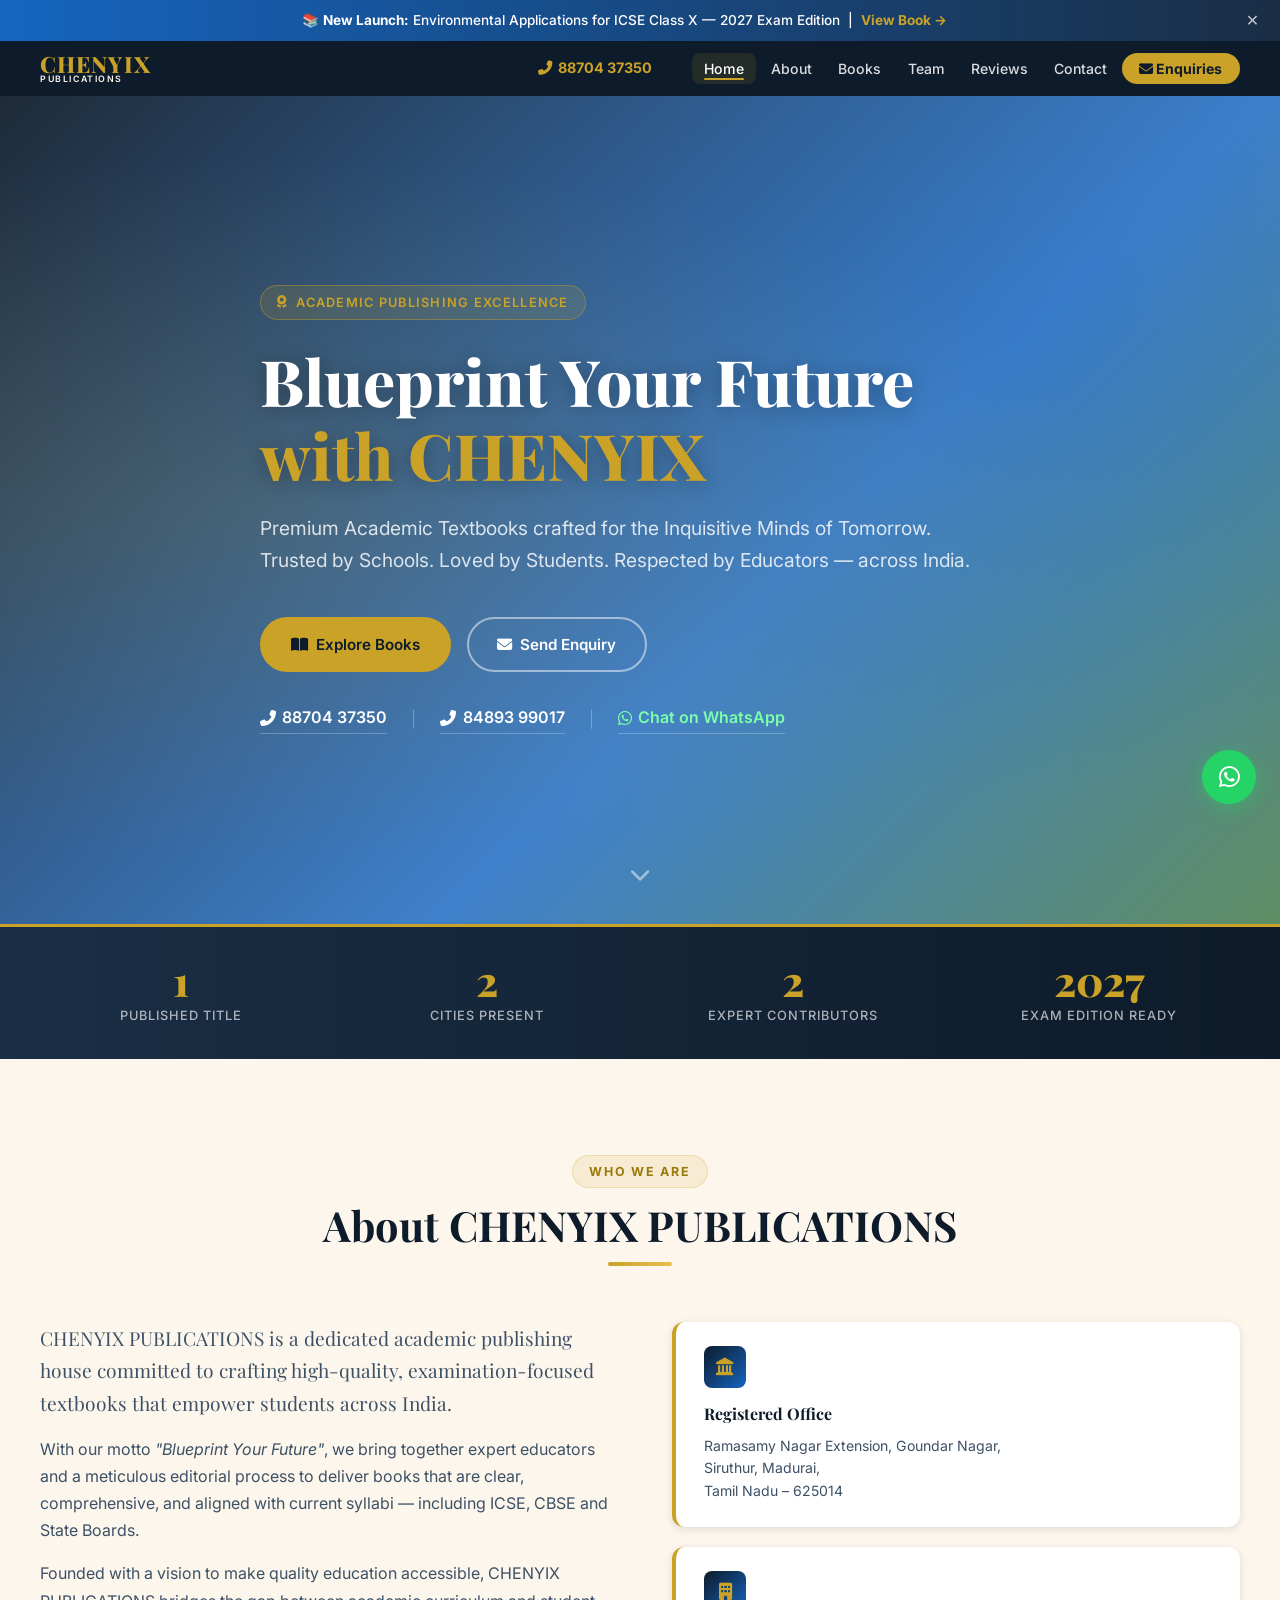
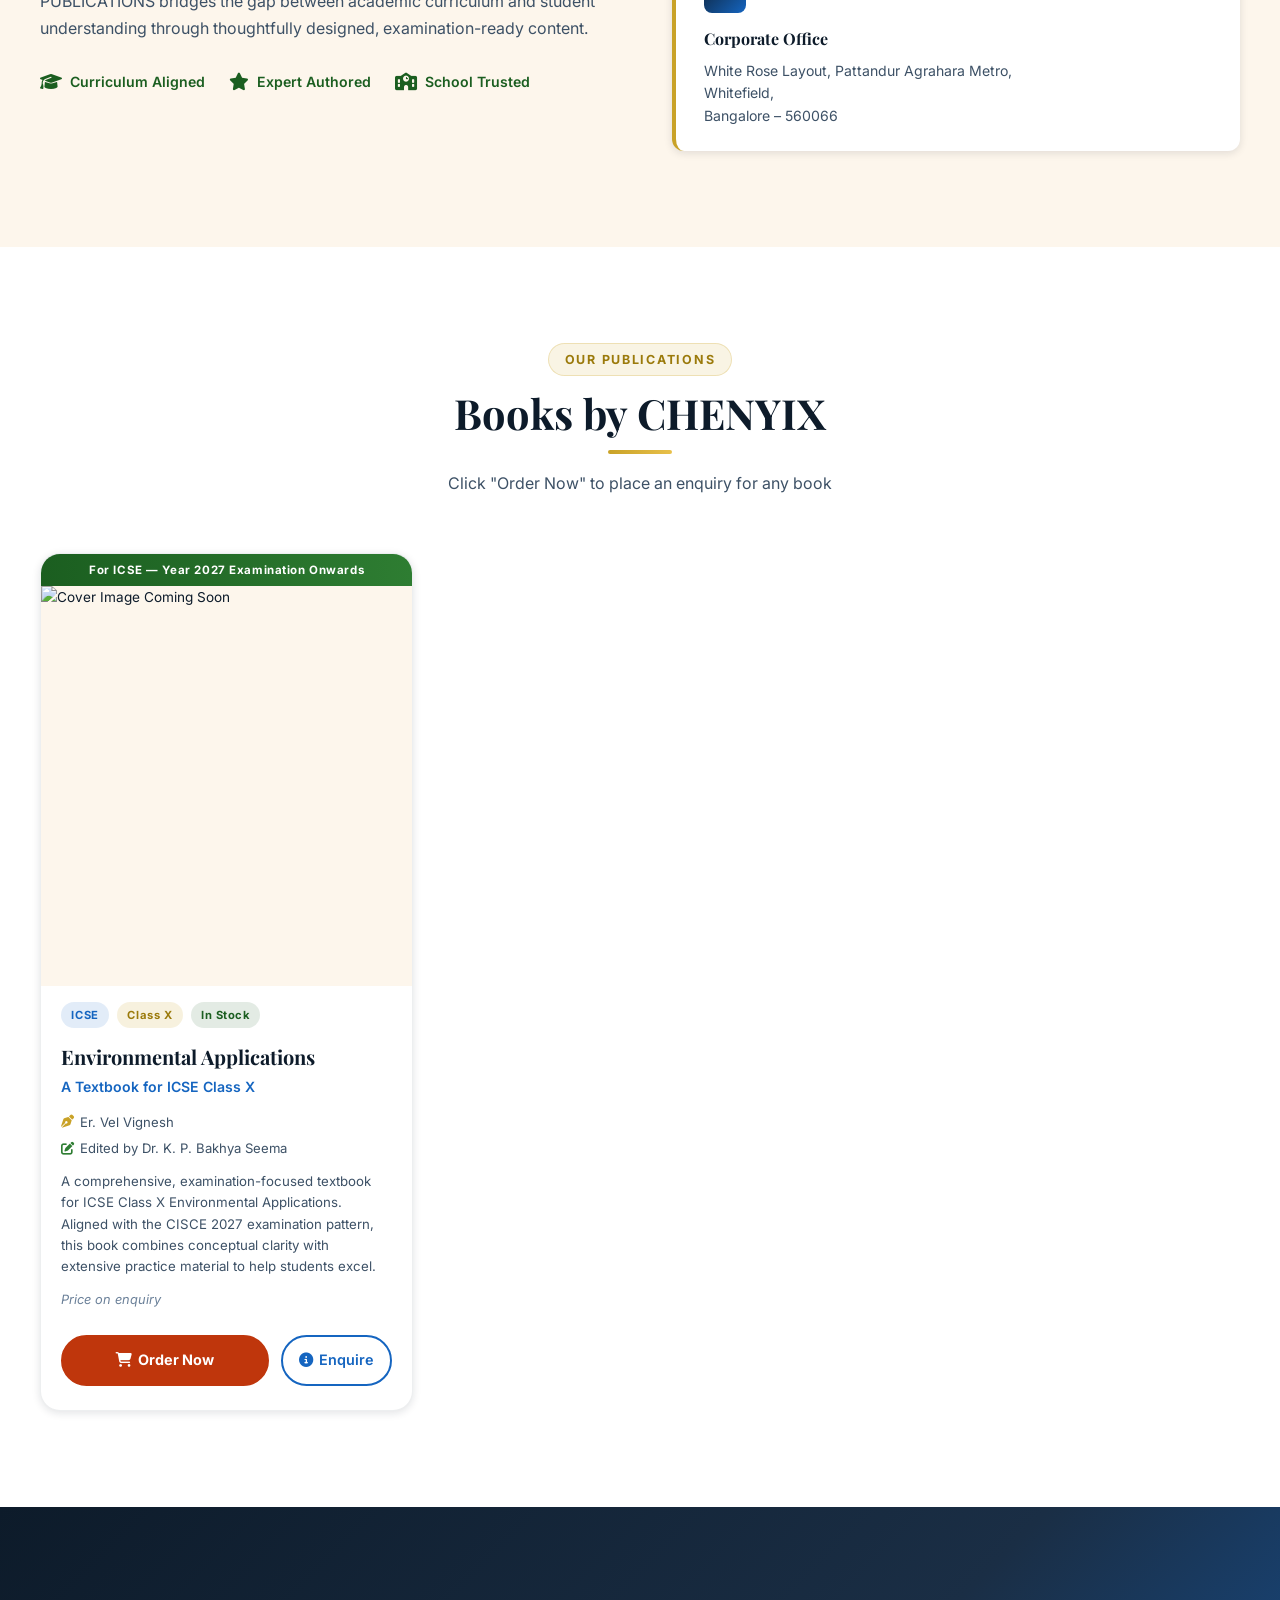
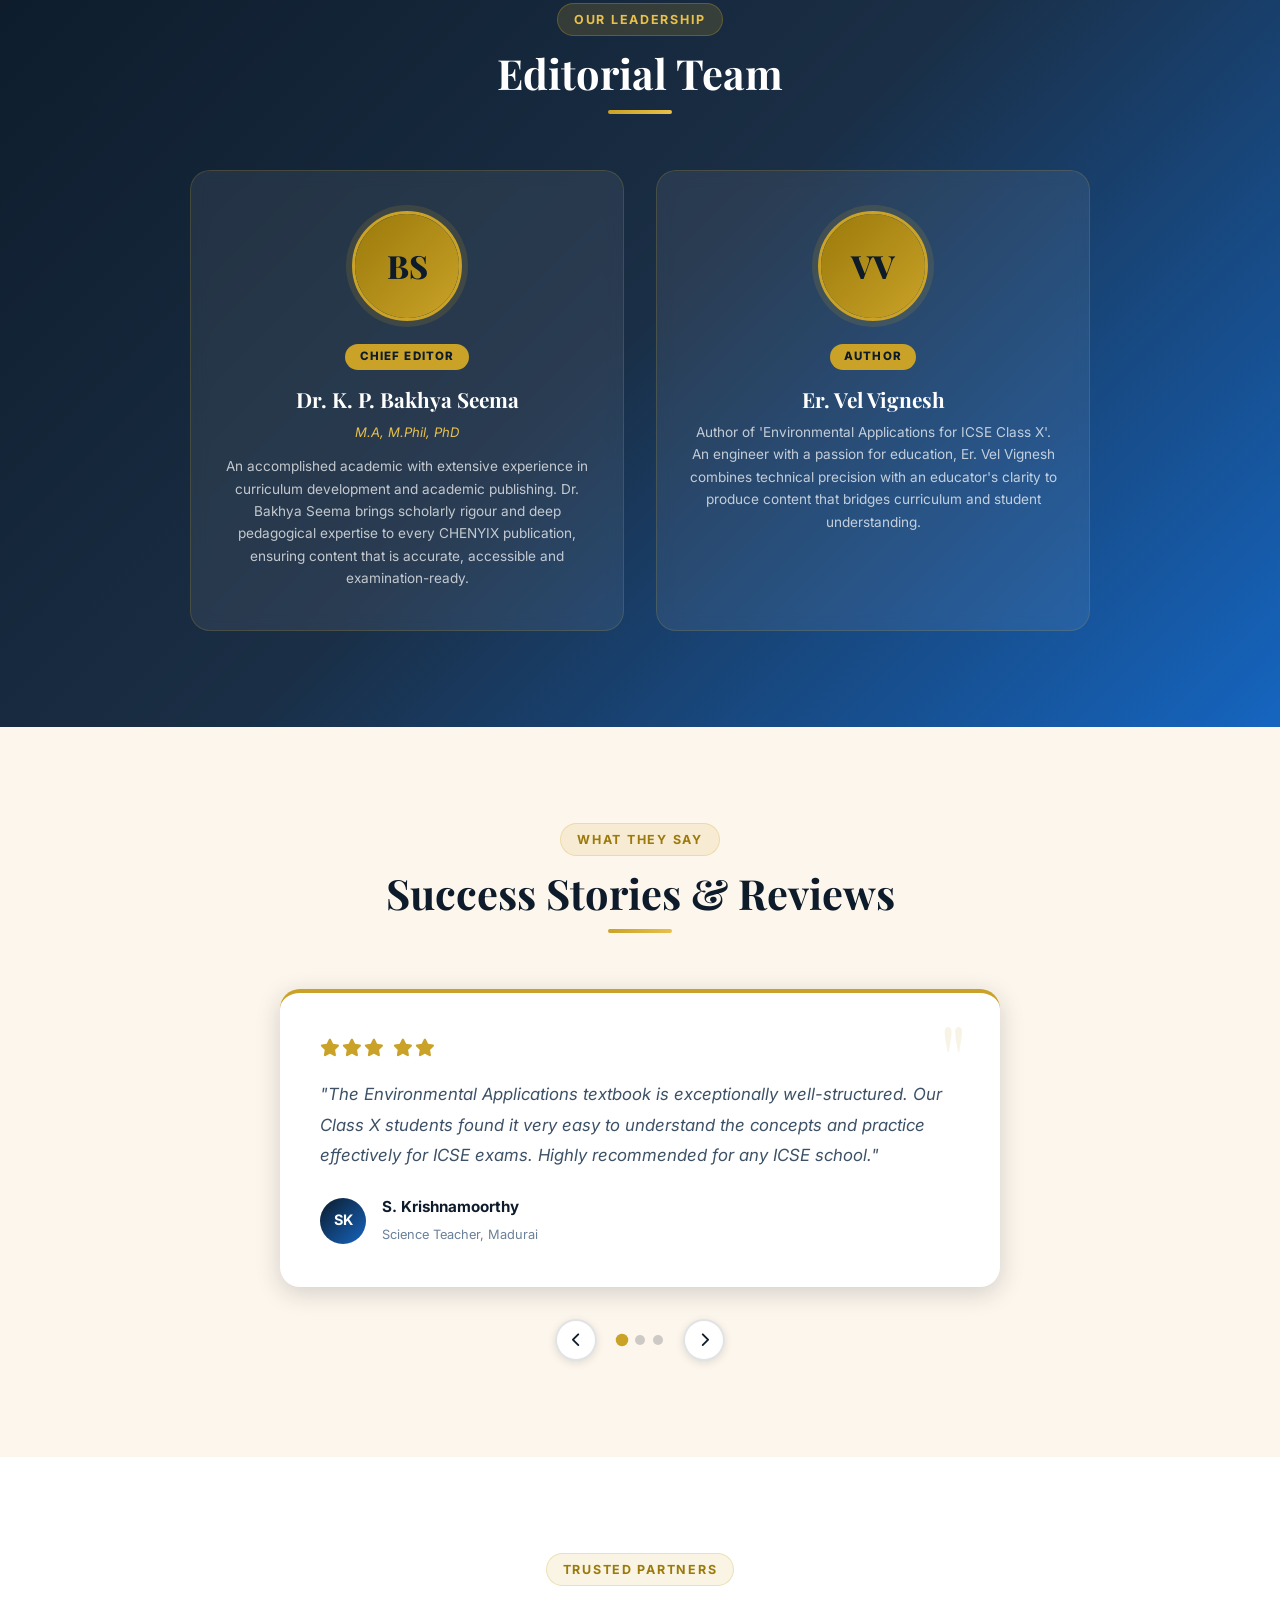
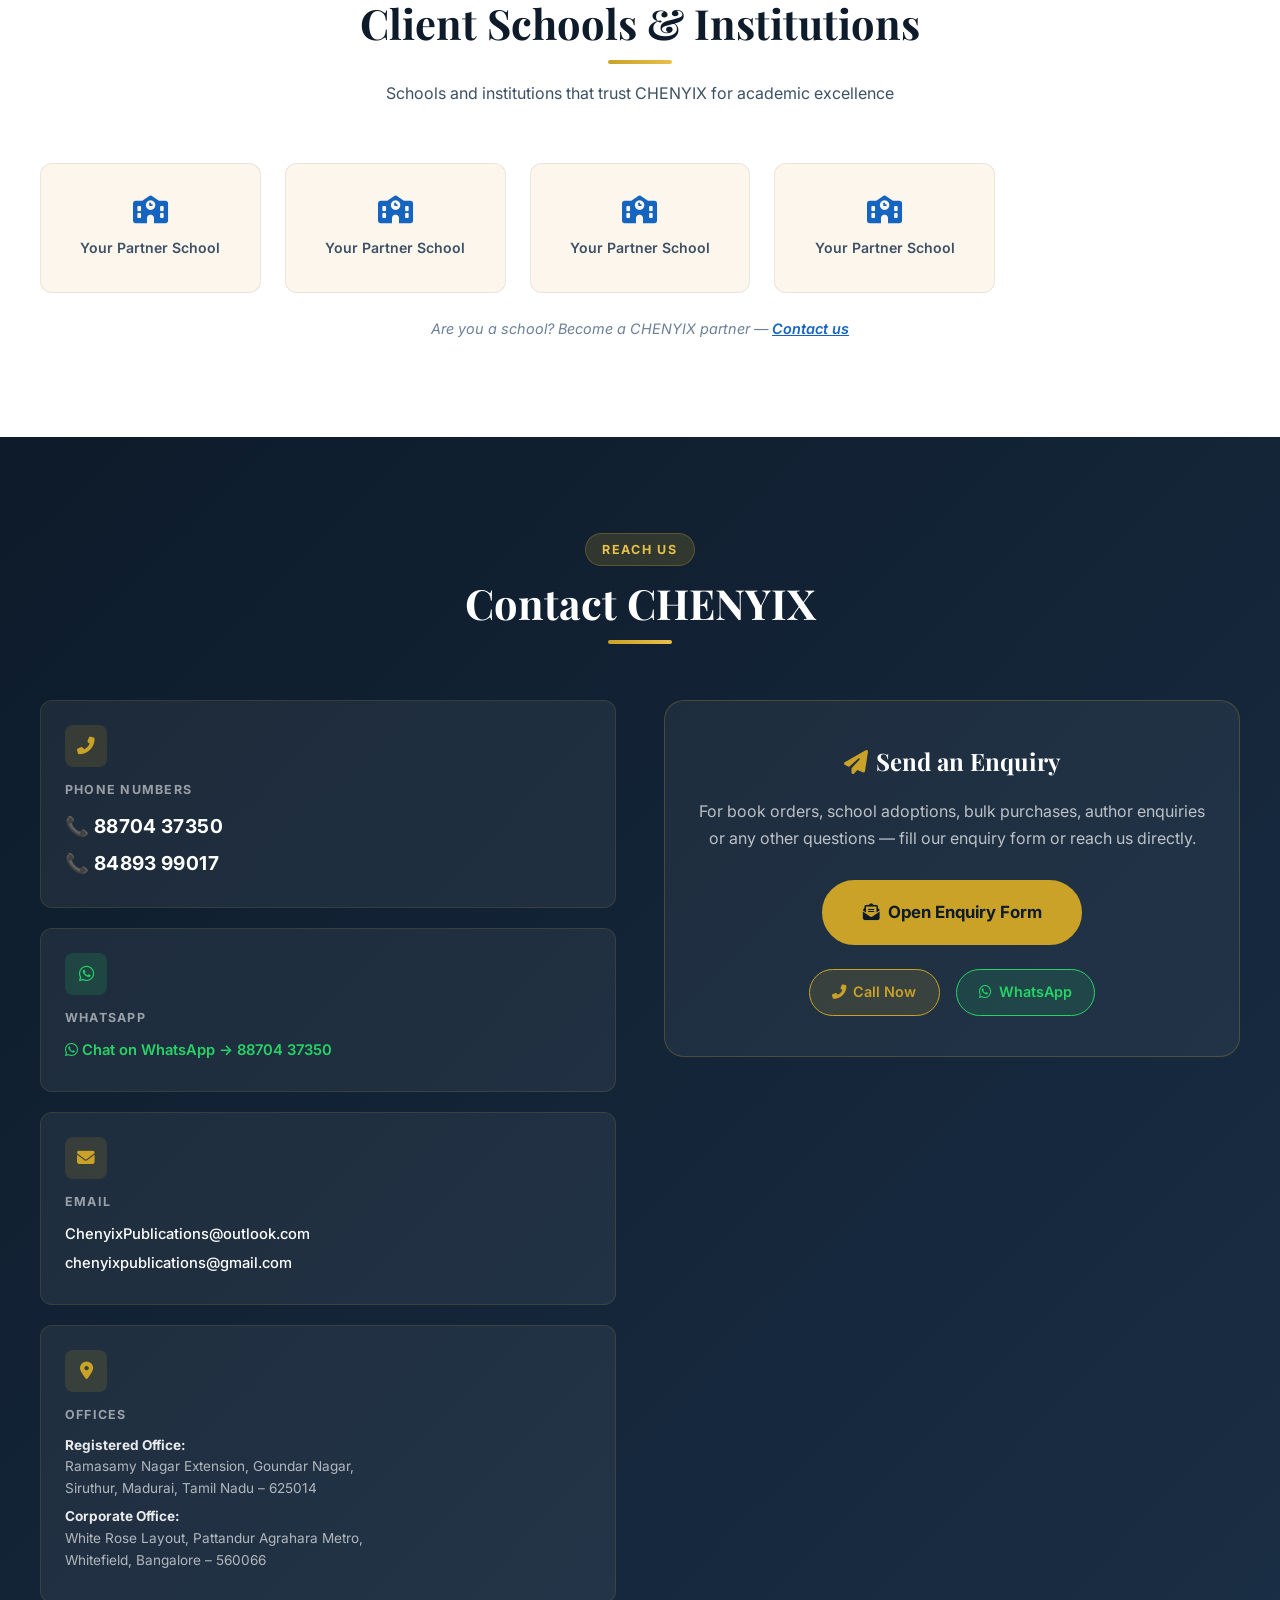
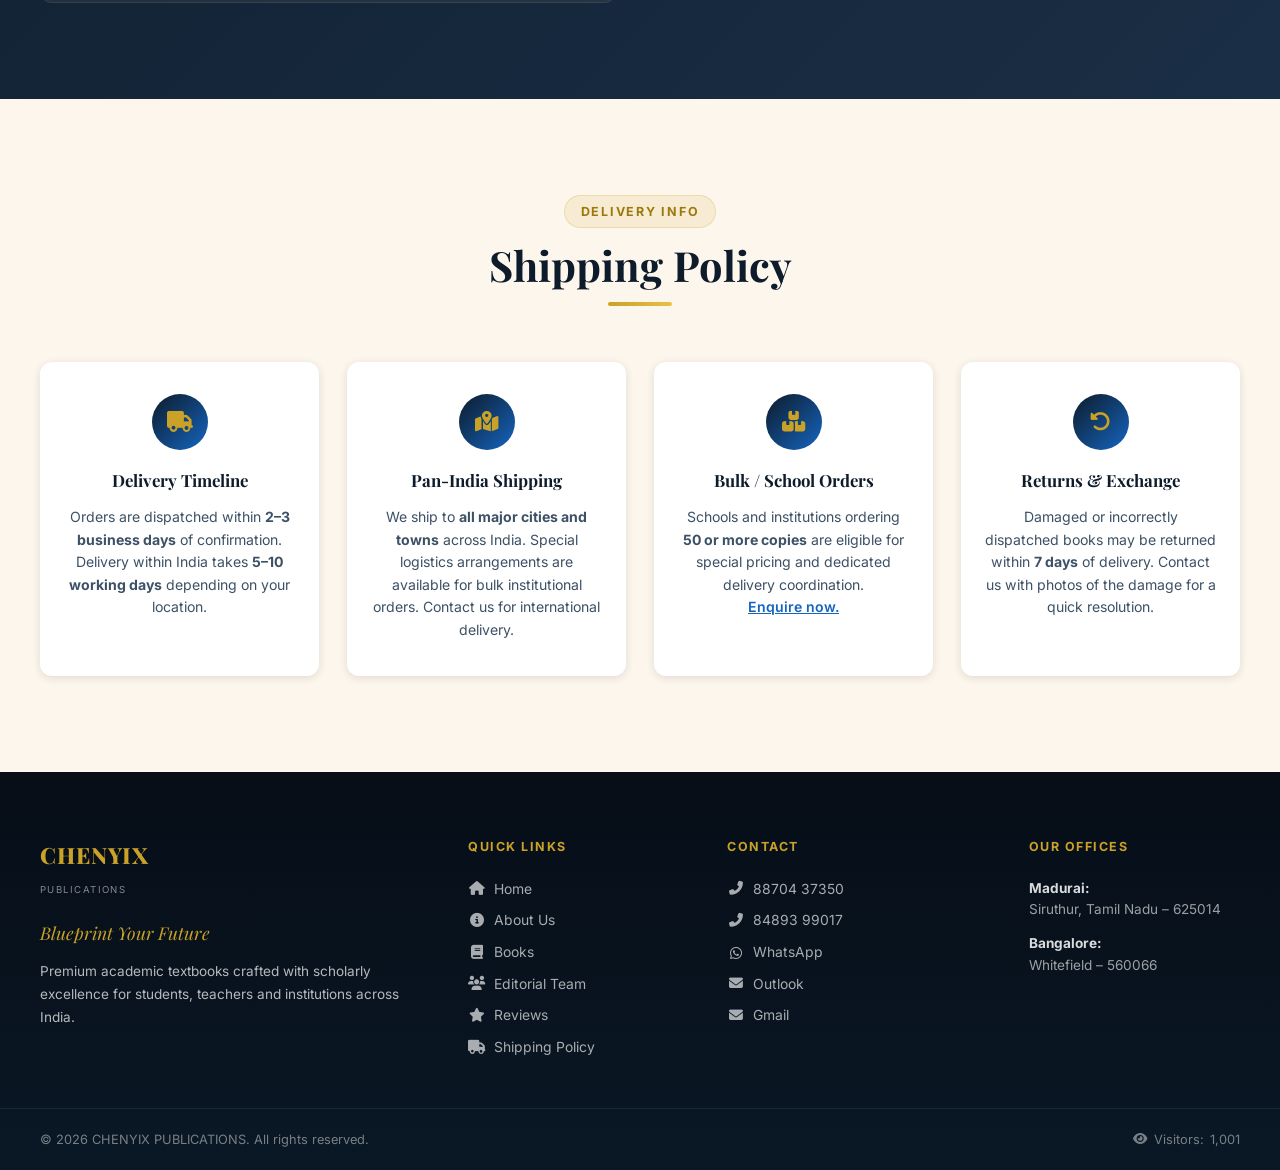
==== index.html @ 86ecbafe "Add files via upload" ====
<!DOCTYPE html>
<html lang="en">
<head>
  <meta charset="UTF-8">
  <meta name="viewport" content="width=device-width, initial-scale=1.0">

  <!-- ── SEO META TAGS ─────────────────────────────────── -->
  <title>CHENYIX PUBLICATIONS – Blueprint Your Future</title>
  <meta name="description" content="CHENYIX PUBLICATIONS – Premium academic textbooks for ICSE, CBSE and State Board students. Chief Editor: Dr. K. P. Bakhya Seema. Now available: Environmental Applications for ICSE Class X.">
  <meta name="keywords"    content="CHENYIX PUBLICATIONS, ICSE textbooks, CBSE books, Environmental Applications, school books, academic publisher, Dr K P Bakhya Seema, Madurai publisher, Bangalore publisher, Vel Vignesh">
  <meta name="author"      content="CHENYIX PUBLICATIONS">
  <meta name="robots"      content="index, follow">

  <!-- Open Graph (WhatsApp / Facebook share preview) -->
  <meta property="og:title"       content="CHENYIX PUBLICATIONS – Blueprint Your Future">
  <meta property="og:description" content="Premium academic textbooks. Environmental Applications for ICSE Class X now available. Enquire today.">
  <meta property="og:type"        content="website">
  <meta property="og:image"       content="assets/book-cover.jpg">

  <!-- Favicons (replace assets/favicon.ico with your logo icon) -->
  <link rel="icon" href="assets/favicon.ico" type="image/x-icon">

  <!-- Google Fonts -->
  <link rel="preconnect" href="https://fonts.googleapis.com">
  <link rel="preconnect" href="https://fonts.gstatic.com" crossorigin>
  <link href="https://fonts.googleapis.com/css2?family=Playfair+Display:ital,wght@0,400;0,600;0,700;0,800;1,400&family=Inter:wght@300;400;500;600;700&display=swap" rel="stylesheet">

  <!-- Font Awesome Icons (CDN, free) -->
  <link rel="stylesheet" href="https://cdnjs.cloudflare.com/ajax/libs/font-awesome/6.5.0/css/all.min.css">

  <!-- Main Stylesheet -->
  <link rel="stylesheet" href="css/style.css">
</head>

<body>

<!-- ════════════════════════════════════════════════════════════
     ANNOUNCEMENT BAR
════════════════════════════════════════════════════════════ -->
<div class="ann-bar" id="ann-bar">
  📚 <strong>New Launch:</strong> Environmental Applications for ICSE Class X — 2027 Exam Edition &nbsp;|&nbsp;
  <a href="#books">View Book →</a>
  <button class="ann-close" id="ann-close" aria-label="Close announcement">✕</button>
</div>


<!-- ════════════════════════════════════════════════════════════
     STICKY HEADER & NAVIGATION
════════════════════════════════════════════════════════════ -->
<header class="site-header" id="site-header">
  <nav class="navbar container">

    <!-- Logo -->
    <a href="#home" class="logo-link" aria-label="CHENYIX PUBLICATIONS Home">
      <img src="assets/logo.png" alt="CHENYIX PUBLICATIONS Logo" class="logo-img"
           onerror="this.style.display='none'; this.nextElementSibling.style.display='flex';">
      <div class="logo-text-fallback" style="display:none;">
        <span class="logo-title">CHENYIX</span>
        <span class="logo-sub">PUBLICATIONS</span>
      </div>
    </a>

    <!-- Phone (always visible in header) -->
    <div class="nav-phone">
      <i class="fas fa-phone-alt"></i>
      <a href="tel:+918870437350">88704 37350</a>
    </div>

    <!-- Nav Links -->
    <ul class="nav-links" id="nav-links" role="list">
      <li><a href="#home"         >Home</a></li>
      <li><a href="#about"        >About</a></li>
      <li><a href="#books"        >Books</a></li>
      <li><a href="#team"         >Team</a></li>
      <li><a href="#testimonials" >Reviews</a></li>
      <li><a href="#contact"      >Contact</a></li>
      <li>
        <a href="#" class="btn-enq" id="enq-nav"
           onclick="event.preventDefault(); openEnquiryModal();"
           aria-haspopup="dialog">
          <i class="fas fa-envelope"></i> Enquiries
        </a>
      </li>
    </ul>

    <!-- Hamburger (mobile) -->
    <button class="hamburger" id="hamburger"
            aria-label="Toggle navigation menu" aria-expanded="false" aria-controls="nav-links">
      <span></span><span></span><span></span>
    </button>

  </nav>
</header>


<!-- ════════════════════════════════════════════════════════════
     HERO SECTION
════════════════════════════════════════════════════════════ -->
<section class="hero" id="home" aria-label="Welcome to CHENYIX PUBLICATIONS">
  <div class="hero-content container">

    <div class="hero-badge">
      <i class="fas fa-award"></i> Academic Publishing Excellence
    </div>

    <h1 class="hero-title">
      Blueprint Your Future
      <span class="hero-accent">with CHENYIX</span>
    </h1>

    <p class="hero-subtitle">
      Premium Academic Textbooks crafted for the Inquisitive Minds of Tomorrow.<br>
      Trusted by Schools. Loved by Students. Respected by Educators — across India.
    </p>

    <div class="hero-ctas">
      <a href="#books" class="btn btn-primary">
        <i class="fas fa-book-open"></i> Explore Books
      </a>
      <button class="btn btn-secondary" onclick="openEnquiryModal()">
        <i class="fas fa-envelope"></i> Send Enquiry
      </button>
    </div>

    <!-- Phone & WhatsApp strip – always visible -->
    <div class="hero-contact-strip">
      <a href="tel:+918870437350" class="hero-phone">
        <i class="fas fa-phone-alt"></i> 88704 37350
      </a>
      <span class="hero-sep">|</span>
      <a href="tel:+918489399017" class="hero-phone">
        <i class="fas fa-phone-alt"></i> 84893 99017
      </a>
      <span class="hero-sep">|</span>
      <a href="https://wa.me/918870437350" target="_blank" rel="noopener" class="hero-whatsapp">
        <i class="fab fa-whatsapp"></i> Chat on WhatsApp
      </a>
    </div>

  </div>

  <!-- Scroll hint -->
  <div class="hero-scroll" aria-hidden="true">
    <i class="fas fa-chevron-down"></i>
  </div>
</section>


<!-- ════════════════════════════════════════════════════════════
     STATS BAR
════════════════════════════════════════════════════════════ -->
<section class="stats-bar" aria-label="Company statistics">
  <div class="container stats-grid">
    <div class="stat-item animate-on-scroll">
      <span class="stat-num" data-target="1">0</span>
      <span class="stat-label">Published Title</span>
    </div>
    <div class="stat-item animate-on-scroll">
      <span class="stat-num" data-target="2">0</span>
      <span class="stat-label">Cities Present</span>
    </div>
    <div class="stat-item animate-on-scroll">
      <span class="stat-num" data-target="2">0</span>
      <span class="stat-label">Expert Contributors</span>
    </div>
    <div class="stat-item animate-on-scroll">
      <span class="stat-num" data-target="2027">0</span>
      <span class="stat-label">Exam Edition Ready</span>
    </div>
  </div>
</section>


<!-- ════════════════════════════════════════════════════════════
     ABOUT US
════════════════════════════════════════════════════════════ -->
<section class="section about-section" id="about" aria-labelledby="about-title">
  <div class="container">

    <div class="section-header">
      <span class="section-tag">Who We Are</span>
      <h2 class="section-title" id="about-title">About CHENYIX PUBLICATIONS</h2>
      <div class="section-divider"></div>
    </div>

    <div class="about-grid">

      <div class="about-text animate-on-scroll">
        <p class="about-lead">
          CHENYIX PUBLICATIONS is a dedicated academic publishing house committed to crafting
          high-quality, examination-focused textbooks that empower students across India.
        </p>
        <p>
          With our motto <em>"Blueprint Your Future"</em>, we bring together expert educators and a
          meticulous editorial process to deliver books that are clear, comprehensive, and aligned
          with current syllabi — including ICSE, CBSE and State Boards.
        </p>
        <p>
          Founded with a vision to make quality education accessible, CHENYIX PUBLICATIONS bridges
          the gap between academic curriculum and student understanding through thoughtfully
          designed, examination-ready content.
        </p>
        <div class="about-highlights">
          <div class="highlight-item">
            <i class="fas fa-graduation-cap"></i>
            <span>Curriculum Aligned</span>
          </div>
          <div class="highlight-item">
            <i class="fas fa-star"></i>
            <span>Expert Authored</span>
          </div>
          <div class="highlight-item">
            <i class="fas fa-school"></i>
            <span>School Trusted</span>
          </div>
        </div>
      </div>

      <div class="about-cards animate-on-scroll">
        <div class="about-card">
          <div class="about-card-icon"><i class="fas fa-landmark"></i></div>
          <h3>Registered Office</h3>
          <p>
            Ramasamy Nagar Extension, Goundar Nagar,<br>
            Siruthur, Madurai,<br>
            Tamil Nadu – 625014
          </p>
        </div>
        <div class="about-card">
          <div class="about-card-icon"><i class="fas fa-building"></i></div>
          <h3>Corporate Office</h3>
          <p>
            White Rose Layout, Pattandur Agrahara Metro,<br>
            Whitefield,<br>
            Bangalore – 560066
          </p>
        </div>
      </div>

    </div>
  </div>
</section>


<!-- ════════════════════════════════════════════════════════════
     BOOKS / PUBLICATIONS
════════════════════════════════════════════════════════════ -->
<section class="section books-section" id="books" aria-labelledby="books-title">
  <div class="container">

    <div class="section-header">
      <span class="section-tag">Our Publications</span>
      <h2 class="section-title" id="books-title">Books by CHENYIX</h2>
      <div class="section-divider"></div>
      <p class="section-subtitle">Click "Order Now" to place an enquiry for any book</p>
    </div>

    <!-- Populated dynamically from data/books.js -->
    <div class="books-grid" id="books-grid" aria-label="Book catalog"></div>

  </div>
</section>


<!-- ════════════════════════════════════════════════════════════
     EDITORIAL TEAM
════════════════════════════════════════════════════════════ -->
<section class="section team-section" id="team" aria-labelledby="team-title">
  <div class="container">

    <div class="section-header light">
      <span class="section-tag tag-light">Our Leadership</span>
      <h2 class="section-title" id="team-title">Editorial Team</h2>
      <div class="section-divider divider-gold"></div>
    </div>

    <!-- Populated dynamically from data/authors.js -->
    <div class="team-grid" id="team-grid" aria-label="Editorial team members"></div>

  </div>
</section>


<!-- ════════════════════════════════════════════════════════════
     TESTIMONIALS
════════════════════════════════════════════════════════════ -->
<section class="section testimonials-section" id="testimonials" aria-labelledby="t-title">
  <div class="container">

    <div class="section-header">
      <span class="section-tag">What They Say</span>
      <h2 class="section-title" id="t-title">Success Stories & Reviews</h2>
      <div class="section-divider"></div>
    </div>

    <div class="t-carousel" aria-live="polite" aria-label="Testimonials carousel">

      <!-- Slide 1 -->
      <div class="t-slide active" role="group" aria-roledescription="slide">
        <div class="t-card">
          <div class="stars" aria-label="5 out of 5 stars">
            <i class="fas fa-star"></i><i class="fas fa-star"></i><i class="fas fa-star"></i>
            <i class="fas fa-star"></i><i class="fas fa-star"></i>
          </div>
          <p class="t-text">
            "The Environmental Applications textbook is exceptionally well-structured. Our Class X
            students found it very easy to understand the concepts and practice effectively for ICSE exams.
            Highly recommended for any ICSE school."
          </p>
          <div class="t-author">
            <div class="t-avatar">SK</div>
            <div>
              <strong>S. Krishnamoorthy</strong>
              <span>Science Teacher, Madurai</span>
            </div>
          </div>
        </div>
      </div>

      <!-- Slide 2 -->
      <div class="t-slide" role="group" aria-roledescription="slide">
        <div class="t-card">
          <div class="stars" aria-label="5 out of 5 stars">
            <i class="fas fa-star"></i><i class="fas fa-star"></i><i class="fas fa-star"></i>
            <i class="fas fa-star"></i><i class="fas fa-star"></i>
          </div>
          <p class="t-text">
            "Beautifully designed content with excellent diagrams and explanations. We adopted this book
            for our ICSE Class X students and have seen a remarkable improvement in their understanding
            and examination performance."
          </p>
          <div class="t-author">
            <div class="t-avatar">RP</div>
            <div>
              <strong>R. Priya</strong>
              <span>Principal, Bangalore</span>
            </div>
          </div>
        </div>
      </div>

      <!-- Slide 3 -->
      <div class="t-slide" role="group" aria-roledescription="slide">
        <div class="t-card">
          <div class="stars" aria-label="5 out of 5 stars">
            <i class="fas fa-star"></i><i class="fas fa-star"></i><i class="fas fa-star"></i>
            <i class="fas fa-star"></i><i class="fas fa-star"></i>
          </div>
          <p class="t-text">
            "I was preparing for my ICSE Class X exam and this book was a lifesaver. The explanations
            are clear, concise and the practice questions are very helpful. Thank you CHENYIX!"
          </p>
          <div class="t-author">
            <div class="t-avatar">AV</div>
            <div>
              <strong>Arjun V.</strong>
              <span>Class X Student, Chennai</span>
            </div>
          </div>
        </div>
      </div>

    </div><!-- /.t-carousel -->

    <!-- Carousel controls -->
    <div class="carousel-ctrl">
      <button class="c-btn" id="t-prev" aria-label="Previous testimonial">
        <i class="fas fa-chevron-left"></i>
      </button>
      <div class="t-dots" id="t-dots" role="tablist" aria-label="Testimonials navigation"></div>
      <button class="c-btn" id="t-next" aria-label="Next testimonial">
        <i class="fas fa-chevron-right"></i>
      </button>
    </div>

  </div>
</section>


<!-- ════════════════════════════════════════════════════════════
     CLIENT SCHOOLS
════════════════════════════════════════════════════════════ -->
<section class="section clients-section" id="clients" aria-labelledby="clients-title">
  <div class="container">

    <div class="section-header">
      <span class="section-tag">Trusted Partners</span>
      <h2 class="section-title" id="clients-title">Client Schools & Institutions</h2>
      <div class="section-divider"></div>
      <p class="section-subtitle">Schools and institutions that trust CHENYIX for academic excellence</p>
    </div>

    <div class="clients-grid">
      <!-- ── EDIT THESE to add real school names ── -->
      <div class="client-card animate-on-scroll">
        <i class="fas fa-school"></i>
        <span>Your Partner School</span>
      </div>
      <div class="client-card animate-on-scroll">
        <i class="fas fa-school"></i>
        <span>Your Partner School</span>
      </div>
      <div class="client-card animate-on-scroll">
        <i class="fas fa-school"></i>
        <span>Your Partner School</span>
      </div>
      <div class="client-card animate-on-scroll">
        <i class="fas fa-school"></i>
        <span>Your Partner School</span>
      </div>
    </div>

    <p class="clients-note">
      <em>Are you a school? Become a CHENYIX partner —
        <button class="link-btn" onclick="openEnquiryModal()" aria-haspopup="dialog">Contact us</button>
      </em>
    </p>

  </div>
</section>


<!-- ════════════════════════════════════════════════════════════
     CONTACT SECTION
════════════════════════════════════════════════════════════ -->
<section class="section contact-section" id="contact" aria-labelledby="contact-title">
  <div class="container">

    <div class="section-header light">
      <span class="section-tag tag-light">Reach Us</span>
      <h2 class="section-title" id="contact-title">Contact CHENYIX</h2>
      <div class="section-divider divider-gold"></div>
    </div>

    <div class="contact-grid">

      <!-- Contact Details -->
      <div class="contact-cards">

        <div class="contact-card animate-on-scroll">
          <div class="contact-icon"><i class="fas fa-phone-alt"></i></div>
          <h3>Phone Numbers</h3>
          <a href="tel:+918870437350" class="clink big">📞 88704 37350</a>
          <a href="tel:+918489399017" class="clink big">📞 84893 99017</a>
        </div>

        <div class="contact-card animate-on-scroll">
          <div class="contact-icon wa-icon"><i class="fab fa-whatsapp"></i></div>
          <h3>WhatsApp</h3>
          <a href="https://wa.me/918870437350" target="_blank" rel="noopener"
             class="clink wa">
            <i class="fab fa-whatsapp"></i> Chat on WhatsApp → 88704 37350
          </a>
        </div>

        <div class="contact-card animate-on-scroll">
          <div class="contact-icon"><i class="fas fa-envelope"></i></div>
          <h3>Email</h3>
          <a href="mailto:ChenyixPublications@outlook.com" class="clink">
            ChenyixPublications@outlook.com
          </a>
          <a href="mailto:chenyixpublications@gmail.com" class="clink">
            chenyixpublications@gmail.com
          </a>
        </div>

        <div class="contact-card animate-on-scroll">
          <div class="contact-icon"><i class="fas fa-map-marker-alt"></i></div>
          <h3>Offices</h3>
          <p><strong>Registered Office:</strong><br>
             Ramasamy Nagar Extension, Goundar Nagar,<br>
             Siruthur, Madurai, Tamil Nadu – 625014</p>
          <p><strong>Corporate Office:</strong><br>
             White Rose Layout, Pattandur Agrahara Metro,<br>
             Whitefield, Bangalore – 560066</p>
        </div>

      </div>

      <!-- Enquiry Panel -->
      <div class="enquiry-panel animate-on-scroll">
        <h3><i class="fas fa-paper-plane" style="color:var(--gold);margin-right:0.5rem;"></i>Send an Enquiry</h3>
        <p>
          For book orders, school adoptions, bulk purchases, author enquiries or any other
          questions — fill our enquiry form or reach us directly.
        </p>

        <button class="btn btn-gold btn-large"
                onclick="openEnquiryModal()"
                id="open-enquiry-btn"
                aria-haspopup="dialog">
          <i class="fas fa-envelope-open-text"></i> Open Enquiry Form
        </button>

        <div class="quick-contact-row">
          <a href="tel:+918870437350" class="qcbtn call">
            <i class="fas fa-phone-alt"></i> Call Now
          </a>
          <a href="https://wa.me/918870437350" target="_blank" rel="noopener" class="qcbtn wa">
            <i class="fab fa-whatsapp"></i> WhatsApp
          </a>
        </div>
      </div>

    </div>
  </div>
</section>


<!-- ════════════════════════════════════════════════════════════
     SHIPPING POLICY
════════════════════════════════════════════════════════════ -->
<section class="section shipping-section" id="shipping" aria-labelledby="ship-title">
  <div class="container">

    <div class="section-header">
      <span class="section-tag">Delivery Info</span>
      <h2 class="section-title" id="ship-title">Shipping Policy</h2>
      <div class="section-divider"></div>
    </div>

    <div class="shipping-grid">

      <div class="ship-card animate-on-scroll">
        <div class="ship-icon"><i class="fas fa-truck"></i></div>
        <h3>Delivery Timeline</h3>
        <p>Orders are dispatched within <strong>2–3 business days</strong> of confirmation.
           Delivery within India takes <strong>5–10 working days</strong> depending on your location.</p>
      </div>

      <div class="ship-card animate-on-scroll">
        <div class="ship-icon"><i class="fas fa-map-marked-alt"></i></div>
        <h3>Pan-India Shipping</h3>
        <p>We ship to <strong>all major cities and towns</strong> across India.
           Special logistics arrangements are available for bulk institutional orders.
           Contact us for international delivery.</p>
      </div>

      <div class="ship-card animate-on-scroll">
        <div class="ship-icon"><i class="fas fa-boxes"></i></div>
        <h3>Bulk / School Orders</h3>
        <p>Schools and institutions ordering <strong>50 or more copies</strong> are eligible for
           special pricing and dedicated delivery coordination.
           <button class="link-btn" onclick="openEnquiryModal()">Enquire now.</button></p>
      </div>

      <div class="ship-card animate-on-scroll">
        <div class="ship-icon"><i class="fas fa-undo-alt"></i></div>
        <h3>Returns & Exchange</h3>
        <p>Damaged or incorrectly dispatched books may be returned within <strong>7 days</strong>
           of delivery. Contact us with photos of the damage for a quick resolution.</p>
      </div>

    </div>
  </div>
</section>


<!-- ════════════════════════════════════════════════════════════
     FOOTER
════════════════════════════════════════════════════════════ -->
<footer class="site-footer" role="contentinfo">
  <div class="container footer-grid">

    <!-- Brand -->
    <div class="footer-brand">
      <img src="assets/logo.png" alt="CHENYIX PUBLICATIONS" class="footer-logo-img"
           onerror="this.style.display='none'; this.nextElementSibling.style.display='block';">
      <div class="footer-logo-text" style="display:none;">
        <span class="footer-logo-name">CHENYIX</span>
        <span class="footer-logo-sub">PUBLICATIONS</span>
      </div>
      <p class="footer-tagline">Blueprint Your Future</p>
      <p class="footer-desc">
        Premium academic textbooks crafted with scholarly excellence
        for students, teachers and institutions across India.
      </p>
    </div>

    <!-- Quick Links -->
    <div class="footer-col">
      <h4>Quick Links</h4>
      <ul>
        <li><a href="#home">         <i class="fas fa-house fa-fw"></i> Home</a></li>
        <li><a href="#about">        <i class="fas fa-info-circle fa-fw"></i> About Us</a></li>
        <li><a href="#books">        <i class="fas fa-book fa-fw"></i> Books</a></li>
        <li><a href="#team">         <i class="fas fa-users fa-fw"></i> Editorial Team</a></li>
        <li><a href="#testimonials"> <i class="fas fa-star fa-fw"></i> Reviews</a></li>
        <li><a href="#shipping">     <i class="fas fa-truck fa-fw"></i> Shipping Policy</a></li>
      </ul>
    </div>

    <!-- Contact -->
    <div class="footer-col">
      <h4>Contact</h4>
      <ul>
        <li><a href="tel:+918870437350">
          <i class="fas fa-phone-alt fa-fw"></i> 88704 37350
        </a></li>
        <li><a href="tel:+918489399017">
          <i class="fas fa-phone-alt fa-fw"></i> 84893 99017
        </a></li>
        <li><a href="https://wa.me/918870437350" target="_blank" rel="noopener">
          <i class="fab fa-whatsapp fa-fw"></i> WhatsApp
        </a></li>
        <li><a href="mailto:ChenyixPublications@outlook.com">
          <i class="fas fa-envelope fa-fw"></i> Outlook
        </a></li>
        <li><a href="mailto:chenyixpublications@gmail.com">
          <i class="fas fa-envelope fa-fw"></i> Gmail
        </a></li>
      </ul>
    </div>

    <!-- Offices -->
    <div class="footer-col">
      <h4>Our Offices</h4>
      <p><strong>Madurai:</strong><br>
         Siruthur, Tamil Nadu – 625014</p>
      <p><strong>Bangalore:</strong><br>
         Whitefield – 560066</p>
    </div>

  </div>

  <div class="footer-bottom">
    <div class="container footer-bottom-row">
      <p>© <span id="yr"></span> CHENYIX PUBLICATIONS. All rights reserved.</p>
      <p class="visitor-count">
        <i class="fas fa-eye"></i> Visitors: <span id="visitor-count">—</span>
      </p>
    </div>
  </div>

</footer>


<!-- ════════════════════════════════════════════════════════════
     FLOATING BUTTONS
════════════════════════════════════════════════════════════ -->

<!-- WhatsApp Floating Button -->
<a href="https://wa.me/918870437350" target="_blank" rel="noopener"
   class="fab-wa" aria-label="Chat on WhatsApp – CHENYIX PUBLICATIONS" title="Chat on WhatsApp">
  <i class="fab fa-whatsapp"></i>
</a>

<!-- Back to Top Button -->
<button class="fab-top" id="back-top" aria-label="Scroll back to top">
  <i class="fas fa-chevron-up"></i>
</button>


<!-- ════════════════════════════════════════════════════════════
     ENQUIRY MODAL (Google Form Embedded)
════════════════════════════════════════════════════════════ -->
<div class="modal-overlay" id="enquiry-modal"
     role="dialog" aria-modal="true" aria-label="Book Enquiry Form">

  <div class="modal-box">

    <div class="modal-head">
      <h3><i class="fas fa-envelope-open-text"></i> Book Enquiry Form</h3>
      <button class="modal-close" onclick="closeEnquiryModal()" aria-label="Close enquiry form">
        <i class="fas fa-times"></i>
      </button>
    </div>

    <div class="modal-body">

      <span id="modal-book-note"></span>

      <!-- ══════════════════════════════════════════════════════
           STEP 1 (NOW):   The placeholder below shows your contacts.
           STEP 2 (LATER): Once you have your Google Form,
                           DELETE the entire <div class="gform-placeholder">...</div> block
                           and UNCOMMENT the <iframe ...> block below it.
           STEP 3:         Replace YOUR_GOOGLE_FORM_EMBED_URL with your actual form src URL.
           ══════════════════════════════════════════════════════ -->

      <div class="gform-placeholder" id="gform-placeholder">
        <i class="fas fa-file-alt picon"></i>
        <h4>Enquiry Form Coming Soon</h4>
        <p>Our Google Form will appear here once it's set up.</p>
        <p>Until then, please reach us directly:</p>
        <div class="placeholder-btns">
          <a href="tel:+918870437350" class="btn btn-primary">
            <i class="fas fa-phone-alt"></i> 88704 37350
          </a>
          <a href="https://wa.me/918870437350" target="_blank" rel="noopener" class="btn btn-whatsapp">
            <i class="fab fa-whatsapp"></i> WhatsApp
          </a>
          <a href="mailto:ChenyixPublications@outlook.com" class="btn btn-secondary">
            <i class="fas fa-envelope"></i> Email Us
          </a>
        </div>
      </div>

      <!--
      ── REPLACE PLACEHOLDER WITH THIS WHEN YOUR GOOGLE FORM IS READY ──

      <iframe
        src="YOUR_GOOGLE_FORM_EMBED_URL"
        width="100%"
        height="620"
        frameborder="0"
        marginheight="0"
        marginwidth="0"
        title="CHENYIX PUBLICATIONS Book Enquiry Form"
        loading="lazy">
        Loading form…
      </iframe>

      HOW TO GET YOUR GOOGLE FORM EMBED URL:
      1. Open your Google Form
      2. Click the ⋮ (three dots) menu → "Embed"
      3. Copy the link inside src="..."
      4. Paste it above replacing YOUR_GOOGLE_FORM_EMBED_URL
      -->

    </div>
  </div>

</div><!-- /#enquiry-modal -->


<!-- ════════════════════════════════════════════════════════════
     SCRIPTS (load data first, then main.js)
════════════════════════════════════════════════════════════ -->
<script src="data/books.js"></script>
<script src="data/authors.js"></script>
<script src="js/main.js"></script>

</body>
</html>
---- css/style.css ----
/* ============================================================
   CHENYIX PUBLICATIONS — Main Stylesheet
   Color Palette:
     Deep Navy      #0d1b2a
     Royal Blue     #1565C0
     Gold           #C9A227
     Forest Green   #1b5e20
     Warm Orange    #bf360c (Order CTAs)
     Cream          #fdf6ec
   ============================================================ */

/* ── GOOGLE FONTS ───────────────────────────────────────────── */
@import url('https://fonts.googleapis.com/css2?family=Playfair+Display:ital,wght@0,400;0,600;0,700;0,800;1,400&family=Inter:wght@300;400;500;600;700&display=swap');

/* ── CSS VARIABLES ──────────────────────────────────────────── */
:root {
  --navy:        #0d1b2a;
  --navy-mid:    #1a2e45;
  --navy-light:  #213d5c;
  --royal:       #1565C0;
  --royal-light: #1976D2;
  --gold:        #C9A227;
  --gold-light:  #E8C04A;
  --gold-dark:   #9B7A0B;
  --green:       #1b5e20;
  --green-mid:   #2e7d32;
  --green-light: #43a047;
  --orange:      #bf360c;
  --orange-mid:  #d84315;
  --orange-light:#e64a19;
  --cream:       #fdf6ec;
  --cream-dark:  #f5e9d3;
  --white:       #ffffff;
  --text-dark:   #0d1b2a;
  --text-mid:    #3d5166;
  --text-light:  #6b8099;
  --whatsapp:    #25D366;
  --shadow-sm:   0 2px 8px rgba(13,27,42,.12);
  --shadow-md:   0 6px 24px rgba(13,27,42,.18);
  --shadow-lg:   0 12px 48px rgba(13,27,42,.22);
  --radius:      12px;
  --radius-sm:   8px;
  --radius-lg:   20px;
  --transition:  0.3s ease;
  --container:   1200px;
  --font-head:   'Playfair Display', Georgia, serif;
  --font-body:   'Inter', system-ui, sans-serif;
}

/* ── RESET & BASE ───────────────────────────────────────────── */
*, *::before, *::after { box-sizing: border-box; margin: 0; padding: 0; }

html { scroll-behavior: smooth; font-size: 16px; }

body {
  font-family: var(--font-body);
  color: var(--text-dark);
  background: var(--white);
  line-height: 1.7;
  overflow-x: hidden;
}

img { display: block; max-width: 100%; height: auto; }
a   { text-decoration: none; color: inherit; transition: var(--transition); }
ul  { list-style: none; }
button { cursor: pointer; border: none; background: none; font: inherit; }
input, textarea, select { font: inherit; }

.container {
  width: min(var(--container), 100% - 2rem);
  margin-inline: auto;
}

/* ── ANNOUNCEMENT BAR ──────────────────────────────────────── */
.ann-bar {
  background: linear-gradient(90deg, var(--royal) 0%, var(--navy-mid) 100%);
  color: var(--white);
  text-align: center;
  padding: 0.55rem 3rem 0.55rem 1rem;
  font-size: 0.85rem;
  font-weight: 500;
  position: relative;
  z-index: 1000;
  transition: var(--transition);
}
.ann-bar.hidden { display: none; }
.ann-bar a { color: var(--gold); font-weight: 700; }
.ann-bar a:hover { text-decoration: underline; }
.ann-close {
  position: absolute;
  right: 0.8rem;
  top: 50%;
  transform: translateY(-50%);
  color: var(--white);
  opacity: 0.7;
  font-size: 1rem;
  padding: 0.2rem 0.5rem;
}
.ann-close:hover { opacity: 1; }

/* ── STICKY HEADER ─────────────────────────────────────────── */
.site-header {
  position: sticky;
  top: 0;
  z-index: 900;
  background: var(--navy);
  transition: box-shadow var(--transition), background var(--transition);
}
.site-header.scrolled {
  box-shadow: var(--shadow-lg);
  background: rgba(13, 27, 42, 0.97);
  backdrop-filter: blur(8px);
}

.navbar {
  display: flex;
  align-items: center;
  gap: 1.5rem;
  padding: 0.75rem 0;
  position: relative;
}

/* Logo */
.logo-link {
  display: flex;
  align-items: center;
  gap: 0.6rem;
  flex-shrink: 0;
}
.logo-img {
  height: 52px;
  width: auto;
  object-fit: contain;
}
.logo-text-fallback {
  display: flex;
  flex-direction: column;
  line-height: 1;
}
.logo-title {
  font-family: var(--font-head);
  font-size: 1.4rem;
  font-weight: 800;
  color: var(--gold);
  letter-spacing: 0.05em;
}
.logo-sub {
  font-size: 0.55rem;
  font-weight: 600;
  color: var(--cream);
  letter-spacing: 0.18em;
  text-transform: uppercase;
}

/* Nav phone (always visible) */
.nav-phone {
  display: flex;
  align-items: center;
  gap: 0.4rem;
  color: var(--gold);
  font-weight: 700;
  font-size: 0.9rem;
  white-space: nowrap;
  margin-left: auto;
}
.nav-phone i { color: var(--gold); }
.nav-phone a { color: var(--gold); }
.nav-phone a:hover { color: var(--gold-light); }

/* Nav links */
.nav-links {
  display: flex;
  align-items: center;
  gap: 0.15rem;
  margin-left: 1rem;
}
.nav-links a {
  color: rgba(255,255,255,0.85);
  font-size: 0.88rem;
  font-weight: 500;
  padding: 0.45rem 0.75rem;
  border-radius: var(--radius-sm);
  transition: var(--transition);
  position: relative;
}
.nav-links a::after {
  content: '';
  position: absolute;
  bottom: 4px;
  left: 0.75rem;
  right: 0.75rem;
  height: 2px;
  background: var(--gold);
  transform: scaleX(0);
  transition: transform var(--transition);
  border-radius: 2px;
}
.nav-links a:hover, .nav-links a.active {
  color: var(--white);
  background: rgba(201,162,39,.12);
}
.nav-links a:hover::after, .nav-links a.active::after { transform: scaleX(1); }

/* Enquiries button in nav */
.btn-enq {
  background: var(--gold) !important;
  color: var(--navy) !important;
  font-weight: 700 !important;
  padding: 0.45rem 1.1rem !important;
  border-radius: 999px !important;
}
.btn-enq:hover {
  background: var(--gold-light) !important;
  transform: translateY(-1px);
  box-shadow: 0 4px 12px rgba(201,162,39,0.4);
}
.btn-enq::after { display: none !important; }

/* Hamburger */
.hamburger {
  display: none;
  flex-direction: column;
  gap: 5px;
  padding: 0.5rem;
  margin-left: 0.5rem;
}
.hamburger span {
  display: block;
  width: 24px;
  height: 2px;
  background: var(--white);
  border-radius: 2px;
  transition: var(--transition);
}
.hamburger.open span:nth-child(1) { transform: translateY(7px) rotate(45deg); }
.hamburger.open span:nth-child(2) { opacity: 0; }
.hamburger.open span:nth-child(3) { transform: translateY(-7px) rotate(-45deg); }

/* ── HERO ───────────────────────────────────────────────────── */
.hero {
  position: relative;
  min-height: 92vh;
  display: flex;
  align-items: center;
  background:
    linear-gradient(135deg, rgba(13,27,42,0.93) 0%, rgba(21,101,192,0.82) 60%, rgba(27,94,32,0.7) 100%),
    url('assets/hero-bg.jpg') center/cover no-repeat;
  overflow: hidden;
}
.hero::before {
  content: '';
  position: absolute;
  inset: 0;
  background:
    radial-gradient(ellipse at 20% 50%, rgba(201,162,39,0.15) 0%, transparent 60%),
    radial-gradient(ellipse at 80% 30%, rgba(21,101,192,0.2) 0%, transparent 55%);
  pointer-events: none;
}

.hero-content {
  position: relative;
  z-index: 2;
  padding: 5rem 0;
  max-width: 760px;
}

.hero-badge {
  display: inline-flex;
  align-items: center;
  gap: 0.5rem;
  background: rgba(201,162,39,0.15);
  border: 1px solid rgba(201,162,39,0.4);
  color: var(--gold);
  font-size: 0.8rem;
  font-weight: 600;
  letter-spacing: 0.1em;
  text-transform: uppercase;
  padding: 0.35rem 1rem;
  border-radius: 999px;
  margin-bottom: 1.5rem;
}

.hero-title {
  font-family: var(--font-head);
  font-size: clamp(2.4rem, 5vw, 4rem);
  font-weight: 800;
  color: var(--white);
  line-height: 1.15;
  margin-bottom: 1.25rem;
  text-shadow: 0 2px 20px rgba(0,0,0,0.3);
}
.hero-accent { color: var(--gold); display: block; }

.hero-subtitle {
  font-size: clamp(1rem, 2vw, 1.2rem);
  color: rgba(255,255,255,0.82);
  margin-bottom: 2.5rem;
  line-height: 1.7;
}

.hero-ctas {
  display: flex;
  gap: 1rem;
  flex-wrap: wrap;
  margin-bottom: 2rem;
}

/* Shared button styles */
.btn {
  display: inline-flex;
  align-items: center;
  gap: 0.5rem;
  padding: 0.8rem 1.8rem;
  border-radius: 999px;
  font-weight: 600;
  font-size: 0.95rem;
  transition: all var(--transition);
  cursor: pointer;
  border: 2px solid transparent;
}
.btn-primary {
  background: var(--gold);
  color: var(--navy);
  border-color: var(--gold);
}
.btn-primary:hover {
  background: var(--gold-light);
  border-color: var(--gold-light);
  transform: translateY(-2px);
  box-shadow: 0 8px 24px rgba(201,162,39,0.4);
}
.btn-secondary {
  background: transparent;
  color: var(--white);
  border-color: rgba(255,255,255,0.5);
}
.btn-secondary:hover {
  background: rgba(255,255,255,0.1);
  border-color: var(--white);
  transform: translateY(-2px);
}
.btn-orange {
  background: var(--orange);
  color: var(--white);
  border-color: var(--orange);
}
.btn-orange:hover {
  background: var(--orange-mid);
  transform: translateY(-2px);
  box-shadow: 0 8px 24px rgba(191,54,12,0.35);
}
.btn-gold {
  background: var(--gold);
  color: var(--navy);
  font-weight: 700;
  border-color: var(--gold);
}
.btn-gold:hover {
  background: var(--gold-light);
  transform: translateY(-2px);
  box-shadow: 0 6px 20px rgba(201,162,39,0.4);
}
.btn-large { padding: 1rem 2.4rem; font-size: 1.05rem; }
.btn-whatsapp {
  background: var(--whatsapp);
  color: var(--white);
  border-color: var(--whatsapp);
}
.btn-whatsapp:hover { background: #1ebe5d; transform: translateY(-2px); }

/* Hero contact strip */
.hero-contact-strip {
  display: flex;
  align-items: center;
  flex-wrap: wrap;
  gap: 0.75rem 1.5rem;
}
.hero-phone, .hero-whatsapp {
  display: flex;
  align-items: center;
  gap: 0.4rem;
  color: var(--white);
  font-weight: 600;
  font-size: 1rem;
  border-bottom: 1px solid rgba(255,255,255,0.25);
  padding-bottom: 2px;
}
.hero-phone:hover, .hero-whatsapp:hover { color: var(--gold); border-color: var(--gold); }
.hero-whatsapp { color: #7bffaa; }
.hero-sep { color: rgba(255,255,255,0.3); font-weight: 300; }

/* Hero scroll hint */
.hero-scroll {
  position: absolute;
  bottom: 2rem;
  left: 50%;
  transform: translateX(-50%);
  color: rgba(255,255,255,0.5);
  font-size: 1.3rem;
  animation: bounce 2s infinite;
}
@keyframes bounce { 0%,100%{ transform: translateX(-50%) translateY(0); } 50%{ transform: translateX(-50%) translateY(8px); } }

/* ── STATS BAR ─────────────────────────────────────────────── */
.stats-bar {
  background: linear-gradient(90deg, var(--navy-mid) 0%, var(--navy) 100%);
  padding: 2rem 0;
  border-top: 3px solid var(--gold);
}
.stats-grid {
  display: grid;
  grid-template-columns: repeat(auto-fit, minmax(140px, 1fr));
  gap: 1.5rem;
}
.stat-item {
  text-align: center;
  color: var(--white);
}
.stat-num {
  display: block;
  font-family: var(--font-head);
  font-size: 2.6rem;
  font-weight: 800;
  color: var(--gold);
  line-height: 1;
}
.stat-label {
  font-size: 0.8rem;
  font-weight: 500;
  color: rgba(255,255,255,0.65);
  text-transform: uppercase;
  letter-spacing: 0.08em;
  margin-top: 0.3rem;
  display: block;
}

/* ── SECTIONS COMMON ────────────────────────────────────────── */
.section { padding: 6rem 0; }

.section-header { text-align: center; margin-bottom: 3.5rem; }

.section-tag {
  display: inline-block;
  background: rgba(201,162,39,0.12);
  color: var(--gold-dark);
  font-size: 0.78rem;
  font-weight: 700;
  letter-spacing: 0.14em;
  text-transform: uppercase;
  padding: 0.3rem 1rem;
  border-radius: 999px;
  margin-bottom: 0.75rem;
  border: 1px solid rgba(201,162,39,0.25);
}
.tag-light {
  background: rgba(201,162,39,0.18);
  color: var(--gold-light);
  border-color: rgba(201,162,39,0.3);
}

.section-title {
  font-family: var(--font-head);
  font-size: clamp(1.8rem, 3.5vw, 2.6rem);
  font-weight: 700;
  color: var(--navy);
  line-height: 1.2;
  margin-bottom: 0.75rem;
}
.section-header.light .section-title { color: var(--white); }

.section-divider {
  width: 64px;
  height: 4px;
  background: linear-gradient(90deg, var(--gold), var(--gold-light));
  border-radius: 2px;
  margin: 0.75rem auto 0;
}
.divider-gold { background: linear-gradient(90deg, var(--gold), var(--gold-light)); }

.section-subtitle {
  color: var(--text-mid);
  margin-top: 1rem;
  font-size: 1rem;
}

/* ── ABOUT SECTION ──────────────────────────────────────────── */
.about-section { background: var(--cream); }

.about-grid {
  display: grid;
  grid-template-columns: 1fr 1fr;
  gap: 4rem;
  align-items: start;
}

.about-lead {
  font-family: var(--font-head);
  font-size: 1.2rem;
  color: var(--navy);
  line-height: 1.7;
  margin-bottom: 1.25rem;
}
.about-text p { color: var(--text-mid); margin-bottom: 1rem; }

.about-highlights {
  display: flex;
  gap: 1.5rem;
  flex-wrap: wrap;
  margin-top: 1.75rem;
}
.highlight-item {
  display: flex;
  align-items: center;
  gap: 0.5rem;
  font-size: 0.88rem;
  font-weight: 600;
  color: var(--green);
}
.highlight-item i { font-size: 1.1rem; }

.about-cards { display: flex; flex-direction: column; gap: 1.25rem; }

.about-card {
  background: var(--white);
  border-radius: var(--radius);
  padding: 1.5rem 1.75rem;
  box-shadow: var(--shadow-sm);
  border-left: 4px solid var(--gold);
  transition: var(--transition);
}
.about-card:hover { box-shadow: var(--shadow-md); transform: translateX(4px); }

.about-card-icon {
  width: 42px;
  height: 42px;
  background: linear-gradient(135deg, var(--navy), var(--royal));
  border-radius: var(--radius-sm);
  display: flex;
  align-items: center;
  justify-content: center;
  color: var(--gold);
  font-size: 1.1rem;
  margin-bottom: 0.75rem;
}
.about-card h3 {
  font-family: var(--font-head);
  font-size: 1rem;
  font-weight: 700;
  color: var(--navy);
  margin-bottom: 0.5rem;
}
.about-card p { font-size: 0.88rem; color: var(--text-mid); line-height: 1.6; }

/* ── BOOKS SECTION ──────────────────────────────────────────── */
.books-section { background: var(--white); }

.books-grid {
  display: grid;
  grid-template-columns: repeat(auto-fill, minmax(300px, 1fr));
  gap: 2.5rem;
  justify-content: center;
}

.book-card {
  background: var(--white);
  border-radius: var(--radius-lg);
  overflow: hidden;
  box-shadow: var(--shadow-sm);
  border: 1px solid rgba(13,27,42,0.07);
  transition: all var(--transition);
  display: flex;
  flex-direction: column;
  position: relative;
}
.book-card:hover {
  box-shadow: var(--shadow-lg);
  transform: translateY(-6px);
}

.book-badge {
  background: linear-gradient(90deg, var(--green), var(--green-mid));
  color: var(--white);
  font-size: 0.72rem;
  font-weight: 700;
  letter-spacing: 0.05em;
  text-align: center;
  padding: 0.4rem 1rem;
}

.book-cover-wrap {
  position: relative;
  overflow: hidden;
  background: var(--cream-dark);
  max-height: 420px;
}
.book-cover {
  width: 100%;
  height: 400px;
  object-fit: cover;
  object-position: top;
  transition: transform 0.5s ease;
}
.book-card:hover .book-cover { transform: scale(1.04); }

.book-hover-overlay {
  position: absolute;
  inset: 0;
  background: rgba(13,27,42,0.6);
  display: flex;
  align-items: center;
  justify-content: center;
  opacity: 0;
  transition: opacity var(--transition);
}
.book-card:hover .book-hover-overlay { opacity: 1; }
.btn-overlay-order {
  background: var(--orange);
  color: var(--white);
  font-weight: 700;
  padding: 0.75rem 1.75rem;
  border-radius: 999px;
  font-size: 1rem;
  display: flex;
  align-items: center;
  gap: 0.5rem;
  border: 2px solid var(--white);
  box-shadow: var(--shadow-md);
  cursor: pointer;
  transform: translateY(8px);
  transition: all var(--transition);
}
.book-card:hover .btn-overlay-order { transform: translateY(0); }
.btn-overlay-order:hover { background: var(--orange-mid); }

.book-tags-row {
  display: flex;
  gap: 0.5rem;
  flex-wrap: wrap;
  padding: 1rem 1.25rem 0;
}
.tag {
  font-size: 0.7rem;
  font-weight: 700;
  padding: 0.2rem 0.65rem;
  border-radius: 999px;
  letter-spacing: 0.05em;
}
.tag-board { background: rgba(21,101,192,0.12); color: var(--royal); }
.tag-class { background: rgba(201,162,39,0.15); color: var(--gold-dark); }
.tag-stock { background: rgba(27,94,32,0.12); color: var(--green); }
.tag-preorder { background: rgba(191,54,12,0.12); color: var(--orange); }

.book-body { padding: 1rem 1.25rem 0.5rem; flex: 1; }

.book-title {
  font-family: var(--font-head);
  font-size: 1.25rem;
  font-weight: 700;
  color: var(--navy);
  margin-bottom: 0.3rem;
  line-height: 1.3;
}
.book-subtitle { font-size: 0.88rem; color: var(--royal); font-weight: 600; margin-bottom: 0.75rem; }
.book-author, .book-editor {
  font-size: 0.82rem;
  color: var(--text-mid);
  display: flex;
  align-items: center;
  gap: 0.4rem;
  margin-bottom: 0.25rem;
}
.book-author i { color: var(--gold); }
.book-editor i { color: var(--green-mid); }
.book-desc {
  font-size: 0.83rem;
  color: var(--text-mid);
  margin: 0.75rem 0;
  line-height: 1.6;
}
.book-isbn { font-size: 0.78rem; color: var(--text-light); }
.book-price {
  font-family: var(--font-head);
  font-size: 1.5rem;
  font-weight: 700;
  color: var(--orange);
  margin: 0.5rem 0 0;
}
.book-price-note {
  font-size: 0.8rem;
  color: var(--text-light);
  font-style: italic;
}

.book-actions {
  display: flex;
  gap: 0.75rem;
  padding: 1rem 1.25rem 1.5rem;
}
.btn-order-now {
  flex: 1;
  background: var(--orange);
  color: var(--white);
  font-weight: 700;
  padding: 0.7rem 1rem;
  border-radius: 999px;
  display: flex;
  align-items: center;
  justify-content: center;
  gap: 0.4rem;
  font-size: 0.9rem;
  transition: all var(--transition);
  border: 2px solid var(--orange);
}
.btn-order-now:hover {
  background: var(--orange-mid);
  box-shadow: 0 4px 16px rgba(191,54,12,.35);
  transform: translateY(-1px);
}
.btn-enquire-book {
  background: transparent;
  color: var(--royal);
  font-weight: 600;
  padding: 0.7rem 1rem;
  border-radius: 999px;
  display: flex;
  align-items: center;
  justify-content: center;
  gap: 0.4rem;
  font-size: 0.9rem;
  border: 2px solid var(--royal);
  transition: all var(--transition);
}
.btn-enquire-book:hover {
  background: var(--royal);
  color: var(--white);
  transform: translateY(-1px);
}

/* ── TEAM SECTION ───────────────────────────────────────────── */
.team-section {
  background: linear-gradient(135deg, var(--navy) 0%, var(--navy-mid) 50%, var(--royal) 100%);
}

.team-grid {
  display: grid;
  grid-template-columns: repeat(auto-fill, minmax(320px, 1fr));
  gap: 2rem;
  max-width: 900px;
  margin: 0 auto;
}

.team-card {
  background: rgba(255,255,255,0.07);
  backdrop-filter: blur(8px);
  border: 1px solid rgba(201,162,39,0.2);
  border-radius: var(--radius-lg);
  padding: 2.5rem 2rem;
  text-align: center;
  transition: all var(--transition);
}
.team-card:hover {
  background: rgba(255,255,255,0.12);
  border-color: rgba(201,162,39,0.45);
  transform: translateY(-4px);
  box-shadow: 0 16px 48px rgba(0,0,0,0.3);
}

.team-avatar-wrap {
  width: 110px;
  height: 110px;
  margin: 0 auto 1.25rem;
  border-radius: 50%;
  overflow: hidden;
  border: 3px solid var(--gold);
  box-shadow: 0 0 0 6px rgba(201,162,39,0.15);
}
.team-avatar {
  width: 100%;
  height: 100%;
  object-fit: cover;
}
.team-initials {
  width: 100%;
  height: 100%;
  background: linear-gradient(135deg, var(--gold-dark), var(--gold));
  color: var(--navy);
  font-family: var(--font-head);
  font-size: 2rem;
  font-weight: 800;
  display: flex;
  align-items: center;
  justify-content: center;
}

.team-role-badge {
  display: inline-block;
  background: var(--gold);
  color: var(--navy);
  font-size: 0.72rem;
  font-weight: 800;
  letter-spacing: 0.1em;
  text-transform: uppercase;
  padding: 0.2rem 0.9rem;
  border-radius: 999px;
  margin-bottom: 0.75rem;
}
.team-name {
  font-family: var(--font-head);
  font-size: 1.3rem;
  font-weight: 700;
  color: var(--white);
  margin-bottom: 0.25rem;
}
.team-quals {
  font-size: 0.82rem;
  color: var(--gold-light);
  margin-bottom: 0.75rem;
  font-style: italic;
}
.team-desc { font-size: 0.85rem; color: rgba(255,255,255,0.72); line-height: 1.65; }

/* ── TESTIMONIALS ───────────────────────────────────────────── */
.testimonials-section { background: var(--cream); }

.t-carousel { position: relative; min-height: 220px; }

.t-slide {
  display: none;
  animation: fadeInSlide 0.5s ease;
}
.t-slide.active { display: block; }
@keyframes fadeInSlide { from { opacity: 0; transform: translateY(12px); } to { opacity: 1; transform: translateY(0); } }

.t-card {
  background: var(--white);
  border-radius: var(--radius-lg);
  padding: 2.5rem;
  box-shadow: var(--shadow-md);
  max-width: 720px;
  margin: 0 auto;
  border-top: 4px solid var(--gold);
  position: relative;
}
.t-card::before {
  content: '"';
  position: absolute;
  top: 1rem;
  right: 2rem;
  font-family: var(--font-head);
  font-size: 6rem;
  color: rgba(201,162,39,0.12);
  line-height: 1;
}

.stars { color: var(--gold); font-size: 1.1rem; margin-bottom: 1rem; letter-spacing: 2px; }

.t-text {
  font-size: 1.05rem;
  color: var(--text-mid);
  line-height: 1.8;
  margin-bottom: 1.5rem;
  font-style: italic;
}

.t-author {
  display: flex;
  align-items: center;
  gap: 1rem;
}
.t-avatar {
  width: 46px;
  height: 46px;
  border-radius: 50%;
  background: linear-gradient(135deg, var(--navy), var(--royal));
  color: var(--white);
  font-weight: 700;
  display: flex;
  align-items: center;
  justify-content: center;
  font-size: 0.9rem;
  flex-shrink: 0;
}
.t-author strong { display: block; font-size: 0.95rem; color: var(--navy); }
.t-author span   { font-size: 0.8rem; color: var(--text-light); }

.carousel-ctrl {
  display: flex;
  align-items: center;
  justify-content: center;
  gap: 1.25rem;
  margin-top: 2rem;
}
.c-btn {
  width: 42px;
  height: 42px;
  border-radius: 50%;
  background: var(--white);
  border: 2px solid rgba(13,27,42,0.12);
  display: flex;
  align-items: center;
  justify-content: center;
  color: var(--navy);
  font-size: 0.9rem;
  transition: var(--transition);
  box-shadow: var(--shadow-sm);
}
.c-btn:hover { background: var(--navy); color: var(--white); border-color: var(--navy); }
.t-dots { display: flex; gap: 0.5rem; }
.cdot {
  width: 10px;
  height: 10px;
  border-radius: 50%;
  background: rgba(13,27,42,0.2);
  border: none;
  transition: var(--transition);
}
.cdot.active { background: var(--gold); transform: scale(1.25); }

/* ── CLIENTS ────────────────────────────────────────────────── */
.clients-section { background: var(--white); }

.clients-grid {
  display: grid;
  grid-template-columns: repeat(auto-fill, minmax(200px, 1fr));
  gap: 1.5rem;
  margin-bottom: 1.5rem;
}
.client-card {
  background: var(--cream);
  border: 1px solid rgba(13,27,42,0.08);
  border-radius: var(--radius);
  padding: 2rem 1rem;
  text-align: center;
  transition: var(--transition);
  display: flex;
  flex-direction: column;
  align-items: center;
  gap: 0.75rem;
}
.client-card:hover {
  background: var(--navy);
  color: var(--white);
  box-shadow: var(--shadow-md);
  transform: translateY(-3px);
}
.client-card i { font-size: 1.75rem; color: var(--royal); }
.client-card:hover i { color: var(--gold); }
.client-card span { font-size: 0.88rem; font-weight: 600; color: var(--text-mid); }
.client-card:hover span { color: rgba(255,255,255,0.85); }

.clients-note { text-align: center; color: var(--text-light); font-size: 0.9rem; }
.link-btn {
  color: var(--royal);
  font-weight: 600;
  text-decoration: underline;
  cursor: pointer;
  background: none;
  border: none;
  font-size: inherit;
}
.link-btn:hover { color: var(--orange); }

/* ── CONTACT SECTION ────────────────────────────────────────── */
.contact-section {
  background: linear-gradient(135deg, var(--navy) 0%, var(--navy-mid) 100%);
}

.contact-grid {
  display: grid;
  grid-template-columns: 1fr 1fr;
  gap: 3rem;
  align-items: start;
}

.contact-cards { display: flex; flex-direction: column; gap: 1.25rem; }

.contact-card {
  background: rgba(255,255,255,0.06);
  border: 1px solid rgba(201,162,39,0.15);
  border-radius: var(--radius);
  padding: 1.5rem;
  transition: var(--transition);
}
.contact-card:hover { background: rgba(255,255,255,0.1); border-color: rgba(201,162,39,0.3); }

.contact-icon {
  width: 42px;
  height: 42px;
  background: rgba(201,162,39,0.15);
  border-radius: var(--radius-sm);
  display: flex;
  align-items: center;
  justify-content: center;
  color: var(--gold);
  font-size: 1.1rem;
  margin-bottom: 0.75rem;
}
.wa-icon { background: rgba(37,211,102,0.15); color: var(--whatsapp); }
.contact-card h3 {
  font-size: 0.78rem;
  font-weight: 700;
  letter-spacing: 0.1em;
  text-transform: uppercase;
  color: rgba(255,255,255,0.55);
  margin-bottom: 0.6rem;
}
.clink {
  display: block;
  color: var(--white);
  font-weight: 500;
  font-size: 0.92rem;
  margin-bottom: 0.25rem;
  transition: var(--transition);
}
.clink:hover { color: var(--gold); padding-left: 4px; }
.clink.big { font-size: 1.2rem; font-weight: 700; letter-spacing: 0.02em; }
.clink.wa  { color: var(--whatsapp); font-weight: 600; }
.clink.wa:hover { color: #7bffaa; }

.contact-card p { font-size: 0.85rem; color: rgba(255,255,255,0.65); line-height: 1.6; margin-bottom: 0.4rem; }
.contact-card strong { color: rgba(255,255,255,0.9); }

/* Enquiry panel */
.enquiry-panel {
  background: rgba(255,255,255,0.05);
  border: 1px solid rgba(201,162,39,0.25);
  border-radius: var(--radius-lg);
  padding: 2.5rem 2rem;
  text-align: center;
}
.enquiry-panel h3 {
  font-family: var(--font-head);
  font-size: 1.5rem;
  color: var(--white);
  margin-bottom: 1rem;
}
.enquiry-panel p { color: rgba(255,255,255,0.7); margin-bottom: 1.75rem; line-height: 1.7; }

.quick-contact-row {
  display: flex;
  gap: 1rem;
  justify-content: center;
  flex-wrap: wrap;
  margin-top: 1.5rem;
}
.qcbtn {
  display: inline-flex;
  align-items: center;
  gap: 0.45rem;
  padding: 0.65rem 1.4rem;
  border-radius: 999px;
  font-weight: 600;
  font-size: 0.9rem;
  transition: var(--transition);
}
.qcbtn.call { background: rgba(201,162,39,0.15); color: var(--gold); border: 1px solid var(--gold); }
.qcbtn.call:hover { background: var(--gold); color: var(--navy); }
.qcbtn.wa { background: rgba(37,211,102,0.12); color: var(--whatsapp); border: 1px solid var(--whatsapp); }
.qcbtn.wa:hover { background: var(--whatsapp); color: var(--white); }

/* ── SHIPPING SECTION ───────────────────────────────────────── */
.shipping-section { background: var(--cream); }

.shipping-grid {
  display: grid;
  grid-template-columns: repeat(auto-fit, minmax(240px, 1fr));
  gap: 1.75rem;
}
.ship-card {
  background: var(--white);
  border-radius: var(--radius);
  padding: 2rem 1.5rem;
  box-shadow: var(--shadow-sm);
  text-align: center;
  transition: var(--transition);
  border-bottom: 3px solid transparent;
}
.ship-card:hover {
  box-shadow: var(--shadow-md);
  border-color: var(--royal);
  transform: translateY(-3px);
}
.ship-icon {
  width: 56px;
  height: 56px;
  border-radius: 50%;
  background: linear-gradient(135deg, var(--navy), var(--royal));
  display: flex;
  align-items: center;
  justify-content: center;
  color: var(--gold);
  font-size: 1.3rem;
  margin: 0 auto 1rem;
}
.ship-card h3 {
  font-family: var(--font-head);
  font-size: 1.05rem;
  color: var(--navy);
  margin-bottom: 0.75rem;
}
.ship-card p { font-size: 0.88rem; color: var(--text-mid); line-height: 1.6; }

/* ── FOOTER ─────────────────────────────────────────────────── */
.site-footer {
  background: linear-gradient(180deg, #060d17 0%, #0a1825 100%);
  color: rgba(255,255,255,0.7);
}
.footer-grid {
  display: grid;
  grid-template-columns: 1.8fr 1fr 1.2fr 1fr;
  gap: 3rem;
  padding: 4rem 0 3rem;
}

.footer-logo-img {
  height: 60px;
  width: auto;
  object-fit: contain;
  margin-bottom: 1rem;
}
.footer-logo-text { margin-bottom: 1rem; display: none; }
.footer-logo-name {
  display: block;
  font-family: var(--font-head);
  font-size: 1.4rem;
  font-weight: 800;
  color: var(--gold);
  letter-spacing: 0.04em;
}
.footer-logo-sub {
  font-size: 0.6rem;
  letter-spacing: 0.15em;
  color: rgba(255,255,255,0.5);
  text-transform: uppercase;
}
.footer-tagline {
  font-family: var(--font-head);
  font-size: 1.1rem;
  font-style: italic;
  color: var(--gold);
  margin-bottom: 0.75rem;
}
.footer-desc { font-size: 0.85rem; line-height: 1.7; }

.footer-col h4 {
  font-size: 0.78rem;
  font-weight: 700;
  letter-spacing: 0.12em;
  text-transform: uppercase;
  color: var(--gold);
  margin-bottom: 1.25rem;
}
.footer-col ul { display: flex; flex-direction: column; gap: 0.5rem; }
.footer-col ul li a {
  font-size: 0.87rem;
  color: rgba(255,255,255,0.65);
  display: flex;
  align-items: center;
  gap: 0.5rem;
  transition: var(--transition);
}
.footer-col ul li a:hover { color: var(--gold); padding-left: 4px; }
.footer-col p { font-size: 0.85rem; color: rgba(255,255,255,0.6); line-height: 1.6; margin-bottom: 0.75rem; }
.footer-col strong { color: rgba(255,255,255,0.85); }

.footer-bottom {
  border-top: 1px solid rgba(255,255,255,0.07);
  padding: 1.25rem 0;
}
.footer-bottom-row {
  display: flex;
  align-items: center;
  justify-content: space-between;
  flex-wrap: wrap;
  gap: 0.75rem;
}
.footer-bottom-row p { font-size: 0.8rem; color: rgba(255,255,255,0.45); }
.visitor-count { display: flex; align-items: center; gap: 0.4rem; }

/* ── FLOATING BUTTONS ───────────────────────────────────────── */
.fab-wa {
  position: fixed;
  bottom: 6rem;
  right: 1.5rem;
  width: 54px;
  height: 54px;
  background: var(--whatsapp);
  border-radius: 50%;
  display: flex;
  align-items: center;
  justify-content: center;
  color: var(--white);
  font-size: 1.5rem;
  box-shadow: 0 4px 20px rgba(37,211,102,0.45);
  z-index: 800;
  transition: var(--transition);
}
.fab-wa:hover { transform: scale(1.1); box-shadow: 0 6px 28px rgba(37,211,102,0.55); }

.fab-top {
  position: fixed;
  bottom: 1.5rem;
  right: 1.5rem;
  width: 44px;
  height: 44px;
  background: var(--navy);
  border: 2px solid var(--gold);
  border-radius: 50%;
  display: flex;
  align-items: center;
  justify-content: center;
  color: var(--gold);
  font-size: 1rem;
  z-index: 800;
  opacity: 0;
  transform: translateY(10px);
  transition: all var(--transition);
  pointer-events: none;
}
.fab-top.show { opacity: 1; transform: translateY(0); pointer-events: all; }
.fab-top:hover { background: var(--gold); color: var(--navy); }

/* ── ENQUIRY MODAL ──────────────────────────────────────────── */
.modal-overlay {
  position: fixed;
  inset: 0;
  background: rgba(6,13,23,0.85);
  backdrop-filter: blur(6px);
  z-index: 1100;
  display: flex;
  align-items: center;
  justify-content: center;
  padding: 1rem;
  opacity: 0;
  pointer-events: none;
  transition: opacity var(--transition);
}
.modal-overlay.active { opacity: 1; pointer-events: all; }

.modal-box {
  background: var(--white);
  border-radius: var(--radius-lg);
  width: min(680px, 100%);
  max-height: 90vh;
  overflow-y: auto;
  box-shadow: 0 24px 80px rgba(0,0,0,0.45);
  transform: translateY(20px) scale(0.98);
  transition: transform var(--transition);
}
.modal-overlay.active .modal-box { transform: translateY(0) scale(1); }

.modal-head {
  display: flex;
  align-items: center;
  justify-content: space-between;
  padding: 1.5rem 2rem;
  border-bottom: 1px solid rgba(13,27,42,0.1);
  background: var(--navy);
  border-radius: var(--radius-lg) var(--radius-lg) 0 0;
}
.modal-head h3 {
  font-family: var(--font-head);
  font-size: 1.2rem;
  color: var(--white);
  display: flex;
  align-items: center;
  gap: 0.6rem;
}
.modal-head h3 i { color: var(--gold); }
.modal-close {
  width: 34px;
  height: 34px;
  border-radius: 50%;
  background: rgba(255,255,255,0.1);
  border: 1px solid rgba(255,255,255,0.2);
  color: var(--white);
  font-size: 0.9rem;
  display: flex;
  align-items: center;
  justify-content: center;
  cursor: pointer;
  transition: var(--transition);
}
.modal-close:hover { background: var(--orange); border-color: var(--orange); }

.modal-body { padding: 2rem; }

#modal-book-note {
  font-size: 0.85rem;
  color: var(--royal);
  font-weight: 600;
  margin-bottom: 1.25rem;
  display: block;
}

.gform-placeholder {
  text-align: center;
  padding: 3rem 2rem;
}
.gform-placeholder .picon {
  font-size: 3.5rem;
  color: var(--cream-dark);
  margin-bottom: 1.25rem;
  display: block;
}
.gform-placeholder h4 {
  font-family: var(--font-head);
  font-size: 1.3rem;
  color: var(--navy);
  margin-bottom: 0.75rem;
}
.gform-placeholder p { color: var(--text-mid); margin-bottom: 0.5rem; font-size: 0.95rem; }
.placeholder-btns {
  display: flex;
  gap: 0.75rem;
  justify-content: center;
  flex-wrap: wrap;
  margin-top: 2rem;
}

/* ── SCROLL ANIMATION ───────────────────────────────────────── */
.animate-on-scroll {
  opacity: 0;
  transform: translateY(24px);
  transition: opacity 0.6s ease, transform 0.6s ease;
}
.animate-on-scroll.visible { opacity: 1; transform: translateY(0); }

/* ── RESPONSIVE ─────────────────────────────────────────────── */
@media (max-width: 1024px) {
  .about-grid   { grid-template-columns: 1fr; gap: 2.5rem; }
  .contact-grid { grid-template-columns: 1fr; gap: 2rem; }
  .footer-grid  { grid-template-columns: 1fr 1fr; gap: 2rem; }
}

@media (max-width: 768px) {
  :root { --container: calc(100% - 2rem); }
  .section { padding: 4rem 0; }
  .hero-content { padding: 4rem 0; }

  /* Mobile nav */
  .nav-phone { display: none; }
  .hamburger { display: flex; }
  .nav-links {
    display: flex;
    flex-direction: column;
    position: fixed;
    top: 0;
    right: -100%;
    width: min(300px, 80vw);
    height: 100vh;
    background: var(--navy);
    padding: 5rem 2rem 2rem;
    gap: 0.25rem;
    transition: right var(--transition);
    box-shadow: var(--shadow-lg);
    z-index: 850;
  }
  .nav-links.open { right: 0; }
  .nav-links a { padding: 0.75rem 1rem; font-size: 1rem; border-radius: var(--radius-sm); }

  .hero-title { font-size: 2rem; }
  .hero-ctas  { flex-direction: column; align-items: flex-start; }

  .books-grid { grid-template-columns: 1fr; max-width: 420px; margin: 0 auto; }
  .team-grid  { grid-template-columns: 1fr; max-width: 400px; margin: 0 auto; }
  .footer-grid { grid-template-columns: 1fr; gap: 2rem; }
  .footer-bottom-row { flex-direction: column; align-items: flex-start; }

  .contact-grid { grid-template-columns: 1fr; }
}

@media (max-width: 480px) {
  .hero-title { font-size: 1.7rem; }
  .btn { padding: 0.7rem 1.4rem; font-size: 0.9rem; }
  .stat-num { font-size: 2rem; }
  .clients-grid { grid-template-columns: 1fr 1fr; }
  .shipping-grid { grid-template-columns: 1fr; }
}

/* ── UTILITY ────────────────────────────────────────────────── */
.text-center { text-align: center; }
.mt-1 { margin-top: 0.5rem; }
.mt-2 { margin-top: 1rem; }
.visually-hidden { position: absolute; width: 1px; height: 1px; overflow: hidden; clip: rect(0,0,0,0); }
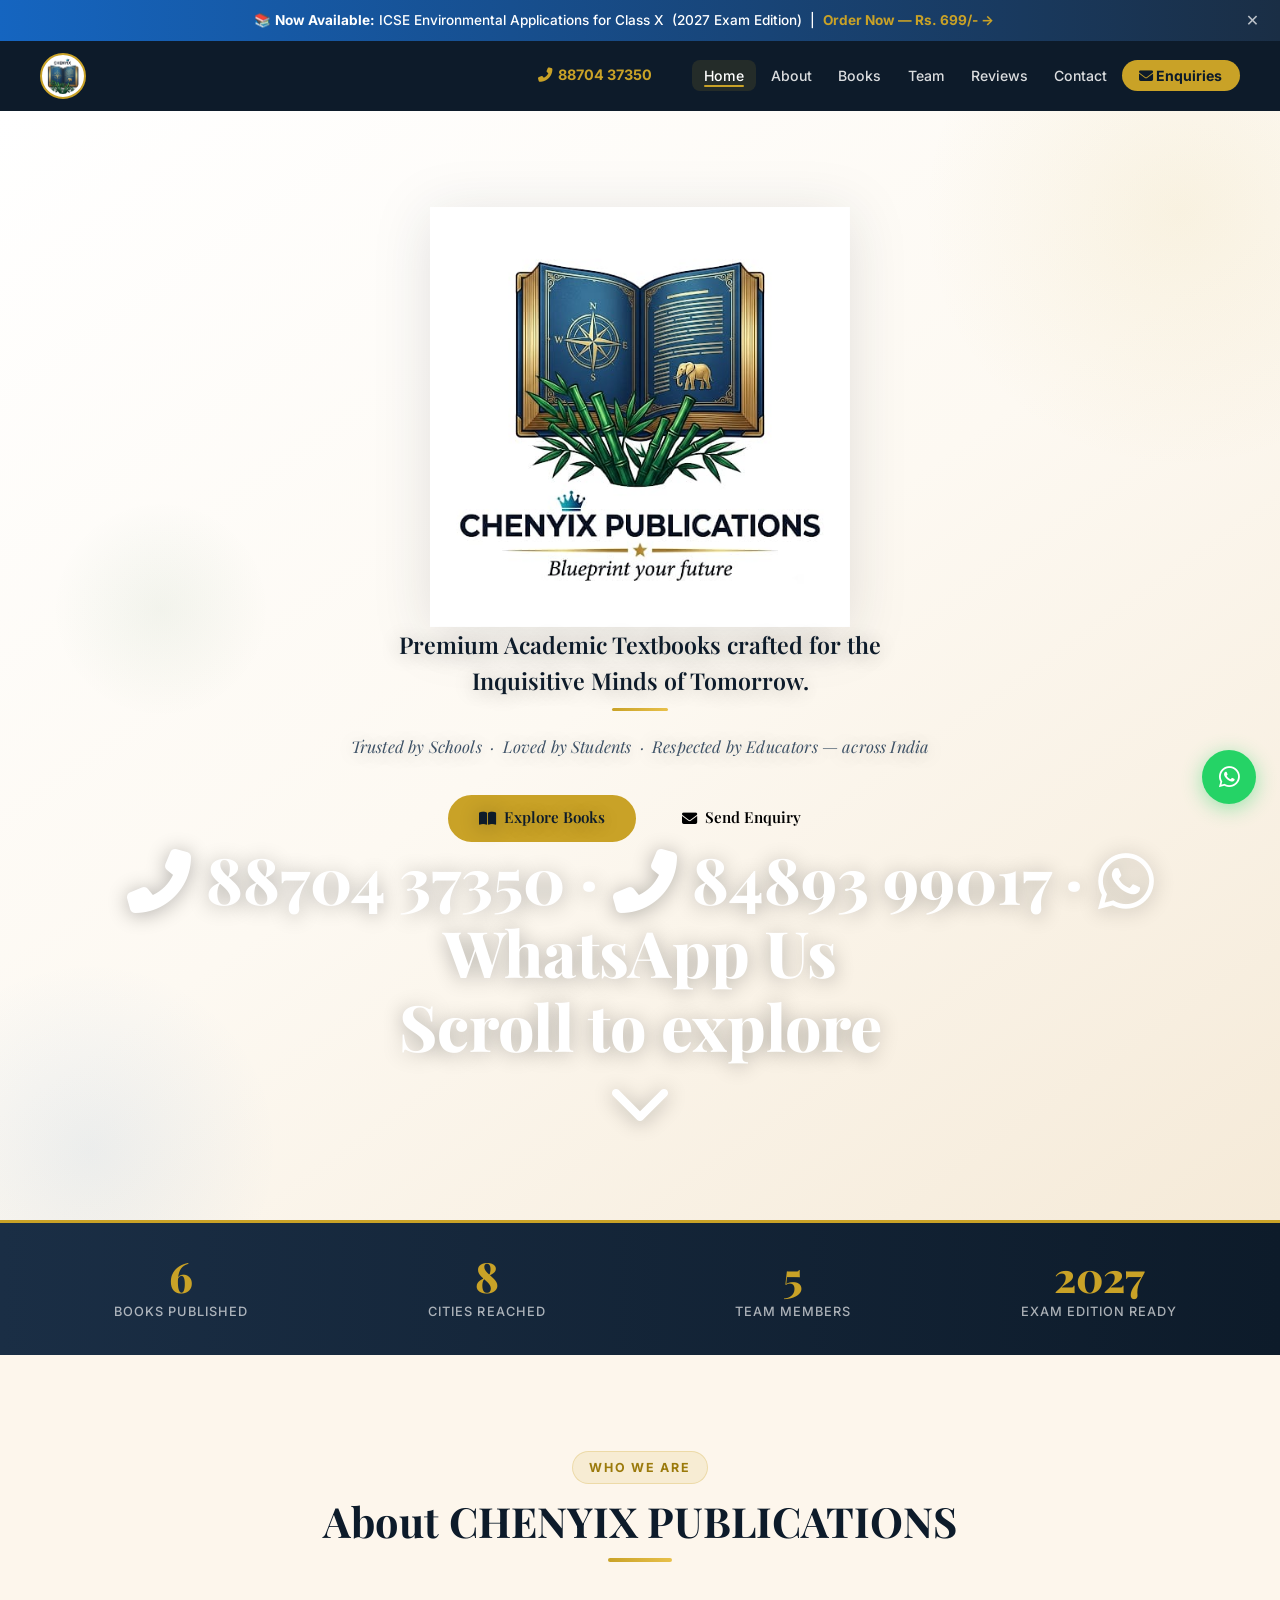
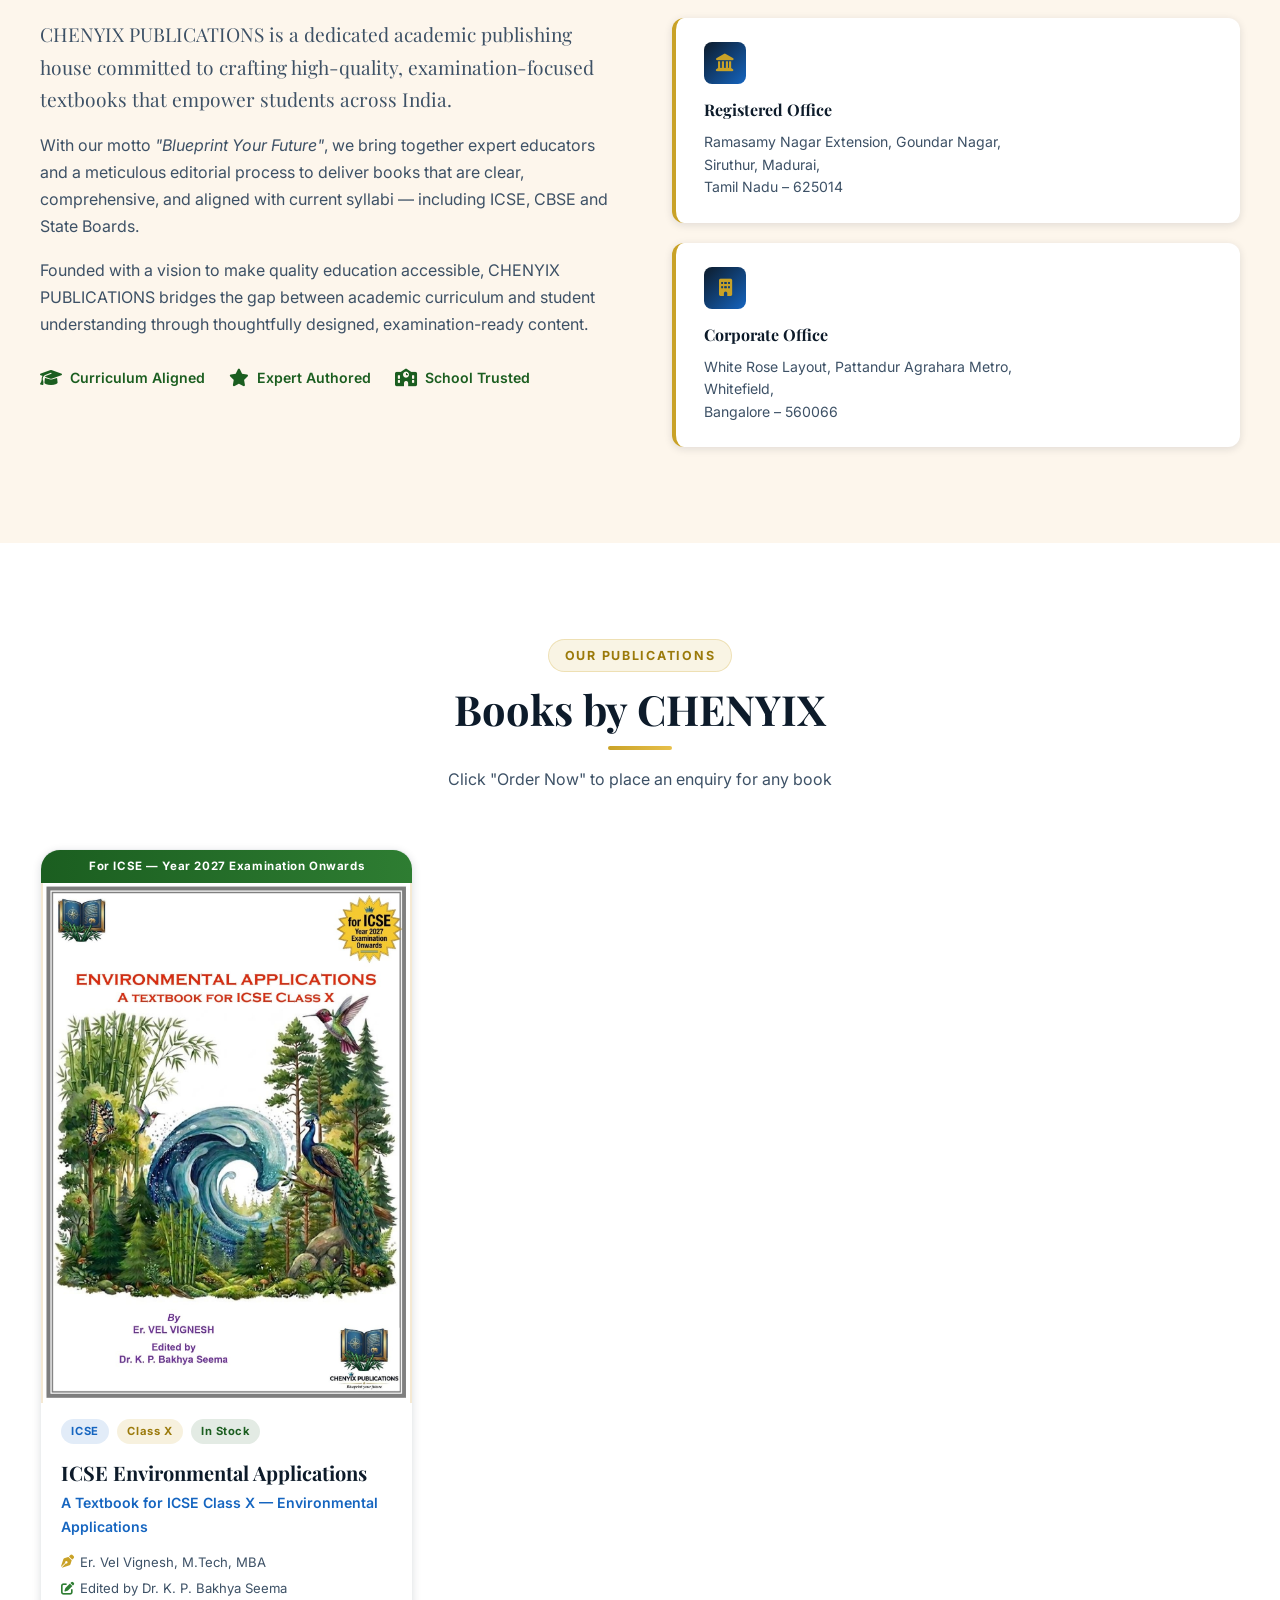
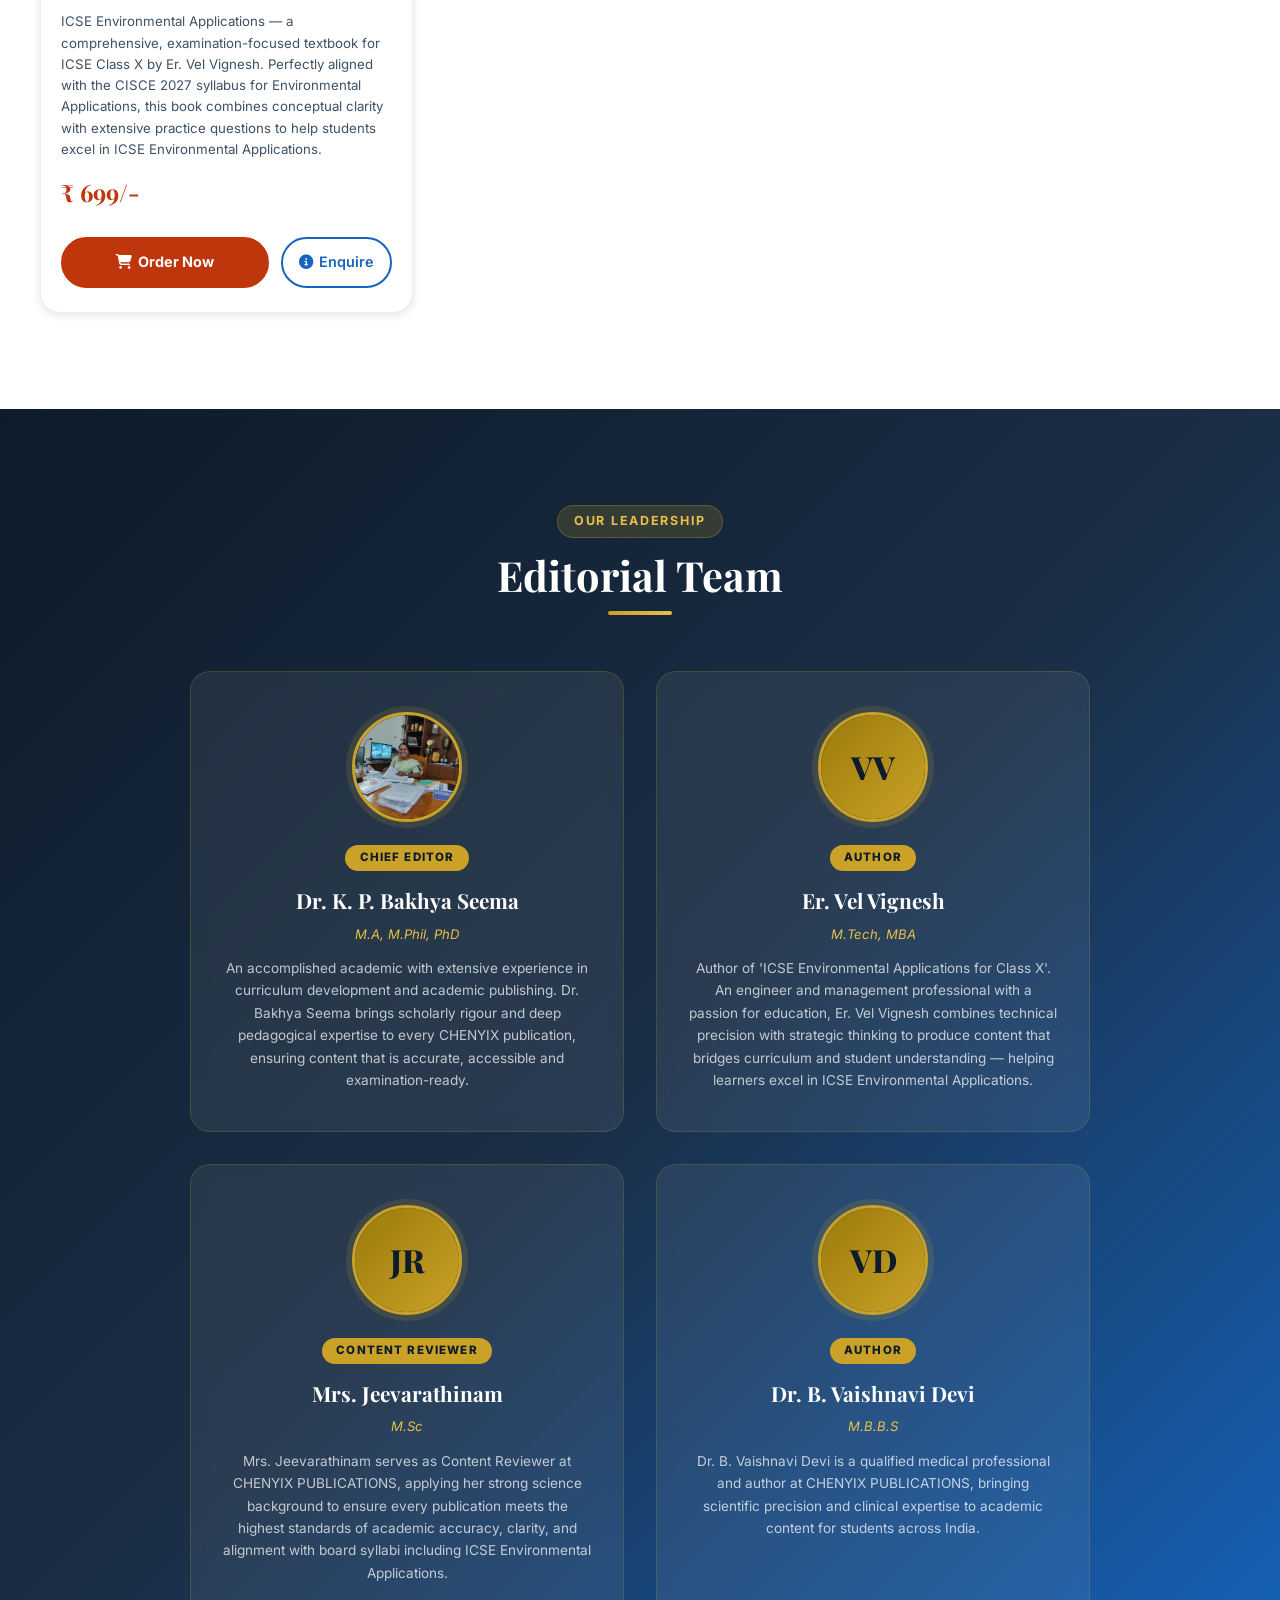
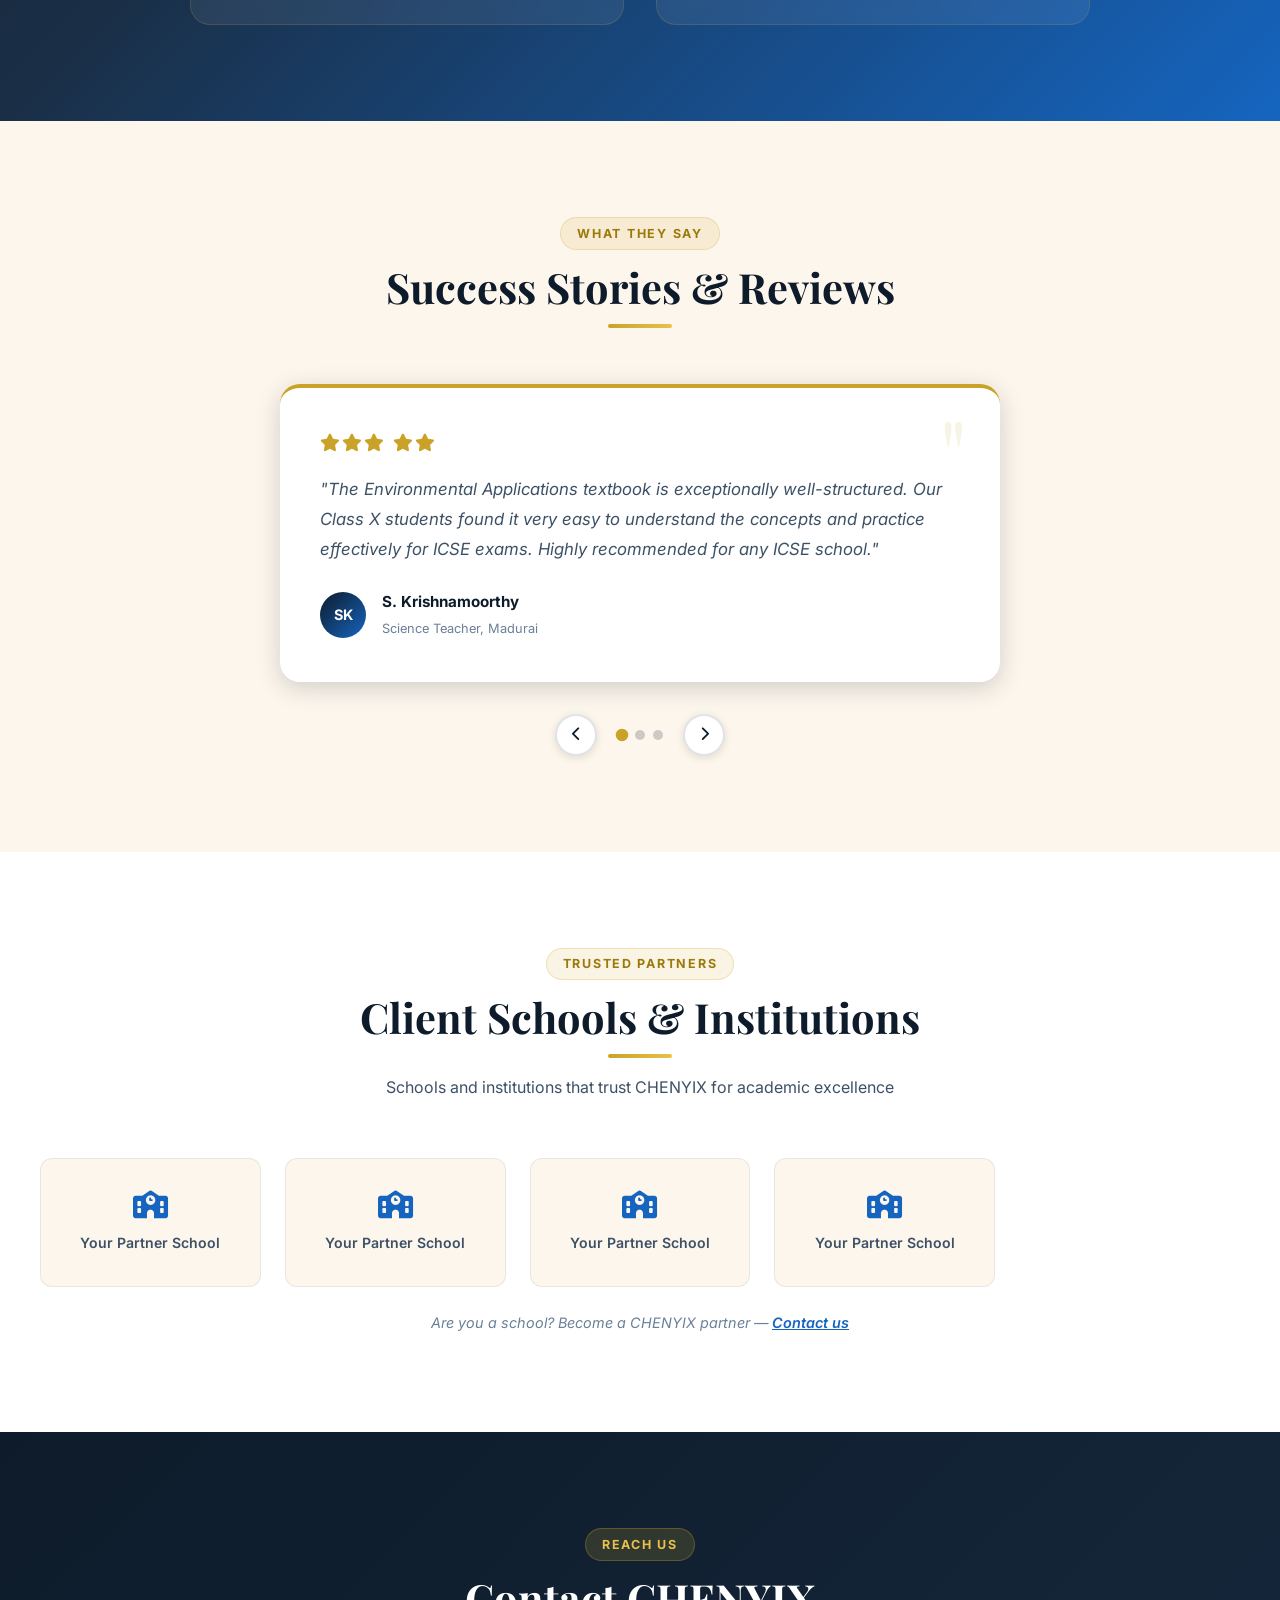
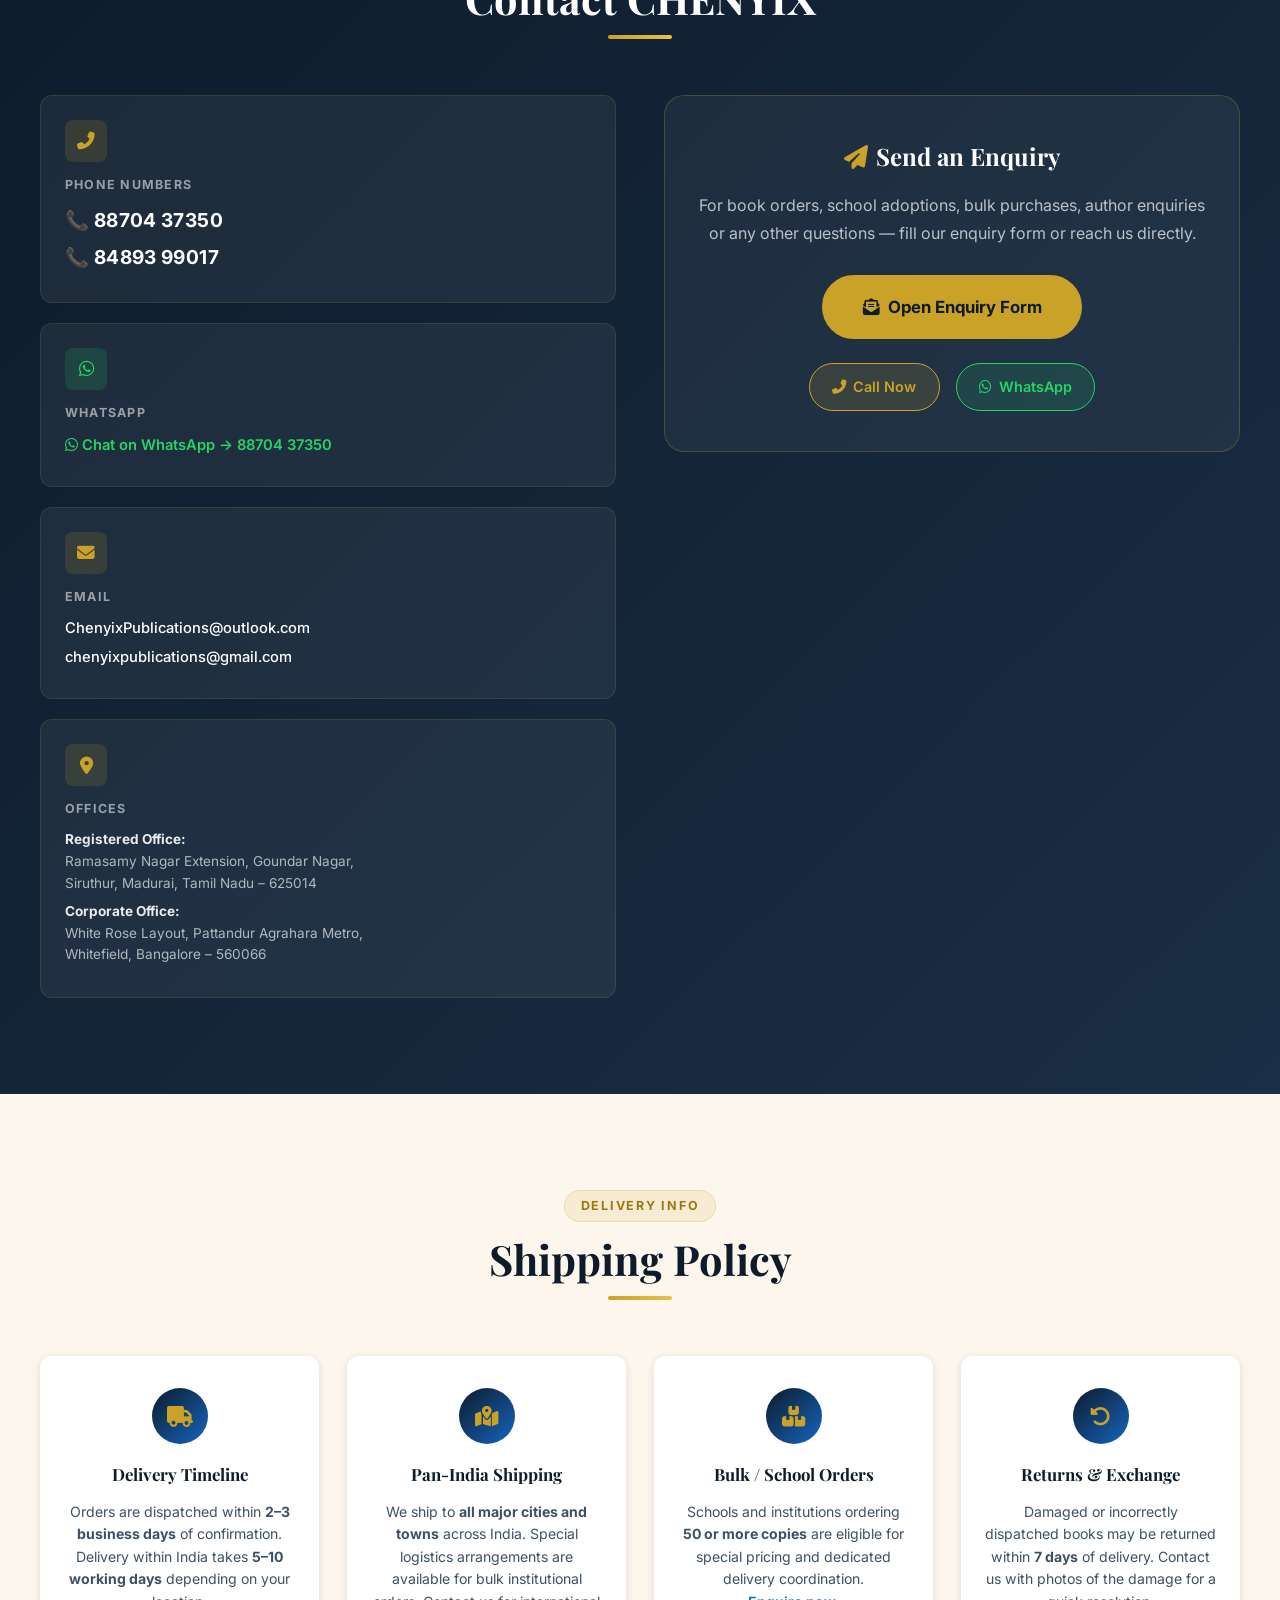
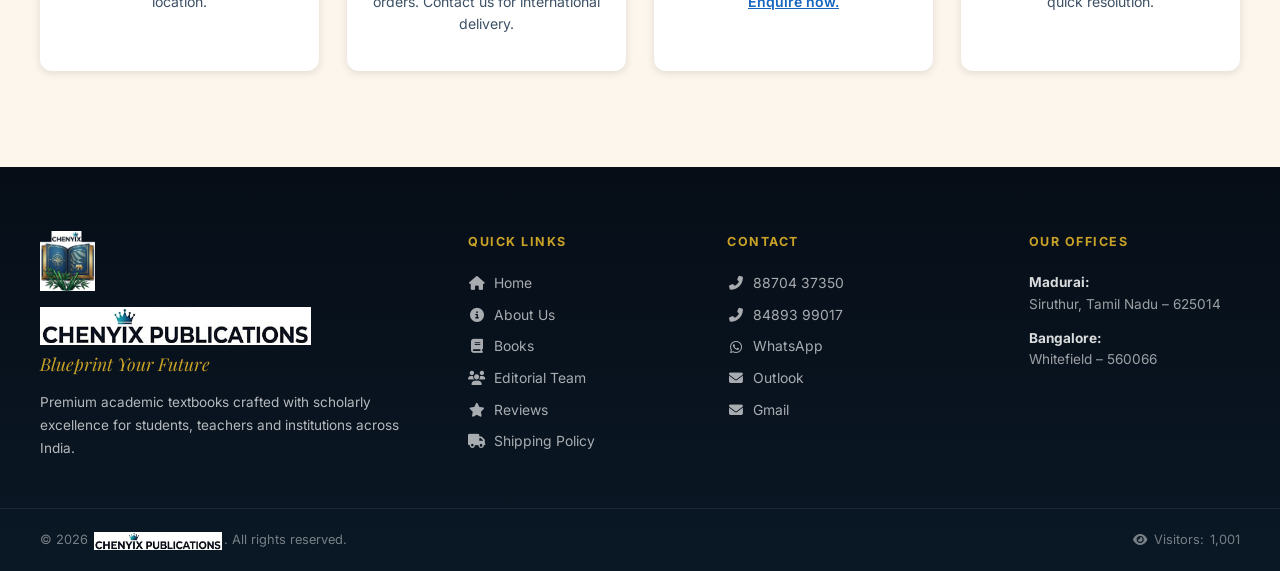
==== commit a57879ea: "Add files via upload" ====
--- a/index.html
+++ b/index.html
@@ -5,8 +5,8 @@
   <meta name="viewport" content="width=device-width, initial-scale=1.0">
 
   <!-- ── SEO META TAGS ─────────────────────────────────── -->
-  <title>CHENYIX PUBLICATIONS – Blueprint Your Future</title>
-  <meta name="description" content="CHENYIX PUBLICATIONS – Premium academic textbooks for ICSE, CBSE and State Board students. Chief Editor: Dr. K. P. Bakhya Seema. Now available: Environmental Applications for ICSE Class X.">
+  <title>ICSE Environmental Applications Class X | CHENYIX PUBLICATIONS – Blueprint Your Future</title>
+  <meta name="description" content="CHENYIX PUBLICATIONS — Buy ICSE Environmental Applications textbook for Class X (2027 Exam). Authored by Er. Vel Vignesh, edited by Dr. K. P. Bakhya Seema. Rs. 699/-. Publisher in Madurai & Bangalore.">
   <meta name="keywords"    content="CHENYIX PUBLICATIONS, ICSE textbooks, CBSE books, Environmental Applications, school books, academic publisher, Dr K P Bakhya Seema, Madurai publisher, Bangalore publisher, Vel Vignesh">
   <meta name="author"      content="CHENYIX PUBLICATIONS">
   <meta name="robots"      content="index, follow">
@@ -38,8 +38,8 @@
      ANNOUNCEMENT BAR
 ════════════════════════════════════════════════════════════ -->
 <div class="ann-bar" id="ann-bar">
-  📚 <strong>New Launch:</strong> Environmental Applications for ICSE Class X — 2027 Exam Edition &nbsp;|&nbsp;
-  <a href="#books">View Book →</a>
+  📚 <strong>Now Available:</strong> ICSE Environmental Applications for Class X &nbsp;(2027 Exam Edition) &nbsp;|&nbsp;
+  <a href="#books">Order Now — Rs. 699/- →</a>
   <button class="ann-close" id="ann-close" aria-label="Close announcement">✕</button>
 </div>
 
@@ -52,11 +52,14 @@
 
     <!-- Logo -->
     <a href="#home" class="logo-link" aria-label="CHENYIX PUBLICATIONS Home">
+      <!-- Circle logo icon -->
       <img src="assets/logo.png" alt="CHENYIX PUBLICATIONS Logo" class="logo-img"
            onerror="this.style.display='none'; this.nextElementSibling.style.display='flex';">
+      <!-- Fallback: name-only image when logo.png fails -->
       <div class="logo-text-fallback" style="display:none;">
-        <span class="logo-title">CHENYIX</span>
-        <span class="logo-sub">PUBLICATIONS</span>
+        <img src="assets/name-only.png" alt="CHENYIX PUBLICATIONS" class="logo-name-img"
+             onerror="this.style.display='none'; this.nextElementSibling.style.display='inline';">
+        <span class="logo-name-plain" style="display:none;">CHENYIX PUBLICATIONS</span>
       </div>
     </a>
 
@@ -94,54 +97,84 @@
 
 
 <!-- ════════════════════════════════════════════════════════════
-     HERO SECTION
-════════════════════════════════════════════════════════════ -->
-<section class="hero" id="home" aria-label="Welcome to CHENYIX PUBLICATIONS">
-  <div class="hero-content container">
-
-    <div class="hero-badge">
-      <i class="fas fa-award"></i> Academic Publishing Excellence
-    </div>
-
-    <h1 class="hero-title">
-      Blueprint Your Future
-      <span class="hero-accent">with CHENYIX</span>
-    </h1>
-
-    <p class="hero-subtitle">
-      Premium Academic Textbooks crafted for the Inquisitive Minds of Tomorrow.<br>
-      Trusted by Schools. Loved by Students. Respected by Educators — across India.
-    </p>
-
-    <div class="hero-ctas">
+     HERO SPLASH — Full Logo + Tagline
+════════════════════════════════════════════════════════════ -->
+<section class="hero-splash" id="home" aria-label="CHENYIX PUBLICATIONS — Publisher of ICSE Environmental Applications">
+
+  <div class="splash-decor splash-decor-1" aria-hidden="true"></div>
+  <div class="splash-decor splash-decor-2" aria-hidden="true"></div>
+  <div class="splash-decor splash-decor-3" aria-hidden="true"></div>
+
+  <div class="splash-content container">
+
+    <!-- FULL LOGO — save your complete brand image as assets/logo-full.png -->
+    <div class="splash-full-logo-wrap">
+      <img src="assets/logo-full.png"
+           alt="CHENYIX PUBLICATIONS Full Logo"
+           class="splash-full-logo"
+           onerror="this.style.display='none'; this.nextElementSibling.style.display='flex';">
+
+      <!-- FALLBACK: shows when logo-full.png is not yet uploaded -->
+      <div class="splash-fallback-logo" style="display:none;">
+        <div class="splash-logo-circle">
+          <img src="assets/logo.png" alt="CHENYIX Logo" class="splash-logo-img"
+               onerror="this.style.display='none'; this.nextElementSibling.style.display='flex';">
+          <div class="splash-logo-initial" style="display:none;">C</div>
+        </div>
+        <!-- Name with crown -->
+        <div class="splash-name-block">
+          <img src="assets/name-only.png" alt="CHENYIX PUBLICATIONS" class="splash-name-img"
+               onerror="this.style.display='none'; this.nextElementSibling.style.display='block';">
+          <div class="splash-name-plain" style="display:none;">
+            <span class="splash-company-name">CHENYIX</span>
+            <span class="splash-company-pub">PUBLICATIONS</span>
+          </div>
+          <span class="splash-company-tag">Blueprint Your Future</span>
+        </div>
+      </div>
+    </div>
+
+    <!-- TAGLINE — directly below the full logo -->
+    <div class="splash-tagline-block">
+      <p class="splash-tagline-main">
+        Premium Academic Textbooks crafted for the Inquisitive Minds of Tomorrow.
+      </p>
+      <p class="splash-tagline-sub">
+        Trusted by Schools &nbsp;&middot;&nbsp; Loved by Students &nbsp;&middot;&nbsp; Respected by Educators — across India
+      </p>
+    </div>
+
+    <!-- CTA BUTTONS -->
+    <div class="splash-ctas">
       <a href="#books" class="btn btn-primary">
         <i class="fas fa-book-open"></i> Explore Books
       </a>
-      <button class="btn btn-secondary" onclick="openEnquiryModal()">
+      <button class="btn btn-outline-dark" onclick="openEnquiryModal()">
         <i class="fas fa-envelope"></i> Send Enquiry
       </button>
     </div>
 
-    <!-- Phone & WhatsApp strip – always visible -->
-    <div class="hero-contact-strip">
-      <a href="tel:+918870437350" class="hero-phone">
+    <!-- CONTACT STRIP -->
+    <div class="splash-contacts">
+      <a href="tel:+918870437350" class="splash-contact-item">
         <i class="fas fa-phone-alt"></i> 88704 37350
       </a>
-      <span class="hero-sep">|</span>
-      <a href="tel:+918489399017" class="hero-phone">
+      <span class="splash-contact-sep">&middot;</span>
+      <a href="tel:+918489399017" class="splash-contact-item">
         <i class="fas fa-phone-alt"></i> 84893 99017
       </a>
-      <span class="hero-sep">|</span>
-      <a href="https://wa.me/918870437350" target="_blank" rel="noopener" class="hero-whatsapp">
-        <i class="fab fa-whatsapp"></i> Chat on WhatsApp
+      <span class="splash-contact-sep">&middot;</span>
+      <a href="https://wa.me/918870437350" target="_blank" rel="noopener" class="splash-contact-item wa">
+        <i class="fab fa-whatsapp"></i> WhatsApp Us
       </a>
     </div>
 
-  </div>
-
-  <!-- Scroll hint -->
-  <div class="hero-scroll" aria-hidden="true">
-    <i class="fas fa-chevron-down"></i>
+    <!-- SCROLL HINT -->
+    <div class="splash-scroll" aria-hidden="true">
+      <span>Scroll to explore</span>
+      <div class="splash-scroll-arrow"><i class="fas fa-chevron-down"></i></div>
+    </div>
+
   </div>
 </section>
 
@@ -152,16 +185,16 @@
 <section class="stats-bar" aria-label="Company statistics">
   <div class="container stats-grid">
     <div class="stat-item animate-on-scroll">
-      <span class="stat-num" data-target="1">0</span>
-      <span class="stat-label">Published Title</span>
+      <span class="stat-num" data-target="6">0</span>
+      <span class="stat-label">Books Published</span>
     </div>
     <div class="stat-item animate-on-scroll">
-      <span class="stat-num" data-target="2">0</span>
-      <span class="stat-label">Cities Present</span>
+      <span class="stat-num" data-target="8">0</span>
+      <span class="stat-label">Cities Reached</span>
     </div>
     <div class="stat-item animate-on-scroll">
-      <span class="stat-num" data-target="2">0</span>
-      <span class="stat-label">Expert Contributors</span>
+      <span class="stat-num" data-target="5">0</span>
+      <span class="stat-label">Team Members</span>
     </div>
     <div class="stat-item animate-on-scroll">
       <span class="stat-num" data-target="2027">0</span>
@@ -564,9 +597,13 @@
 
     <!-- Brand -->
     <div class="footer-brand">
+      <!-- Logo icon in footer -->
       <img src="assets/logo.png" alt="CHENYIX PUBLICATIONS" class="footer-logo-img"
+           onerror="this.style.display='none';">
+      <!-- Brand name with crown -->
+      <img src="assets/name-only.png" alt="CHENYIX PUBLICATIONS" class="footer-name-img"
            onerror="this.style.display='none'; this.nextElementSibling.style.display='block';">
-      <div class="footer-logo-text" style="display:none;">
+      <div class="footer-name-plain" style="display:none;">
         <span class="footer-logo-name">CHENYIX</span>
         <span class="footer-logo-sub">PUBLICATIONS</span>
       </div>
@@ -625,7 +662,7 @@
 
   <div class="footer-bottom">
     <div class="container footer-bottom-row">
-      <p>© <span id="yr"></span> CHENYIX PUBLICATIONS. All rights reserved.</p>
+      <p>&copy; <span id="yr"></span> <img src="assets/name-only.png" alt="CHENYIX PUBLICATIONS" class="footer-copyright-name" onerror="this.outerHTML='CHENYIX PUBLICATIONS';">. All rights reserved.</p>
       <p class="visitor-count">
         <i class="fas fa-eye"></i> Visitors: <span id="visitor-count">—</span>
       </p>
@@ -670,53 +707,41 @@
 
       <span id="modal-book-note"></span>
 
-      <!-- ══════════════════════════════════════════════════════
-           STEP 1 (NOW):   The placeholder below shows your contacts.
-           STEP 2 (LATER): Once you have your Google Form,
-                           DELETE the entire <div class="gform-placeholder">...</div> block
-                           and UNCOMMENT the <iframe ...> block below it.
-           STEP 3:         Replace YOUR_GOOGLE_FORM_EMBED_URL with your actual form src URL.
-           ══════════════════════════════════════════════════════ -->
-
-      <div class="gform-placeholder" id="gform-placeholder">
-        <i class="fas fa-file-alt picon"></i>
-        <h4>Enquiry Form Coming Soon</h4>
-        <p>Our Google Form will appear here once it's set up.</p>
-        <p>Until then, please reach us directly:</p>
-        <div class="placeholder-btns">
-          <a href="tel:+918870437350" class="btn btn-primary">
-            <i class="fas fa-phone-alt"></i> 88704 37350
+      <!-- Microsoft Forms iframe -->
+      <div class="mforms-wrap">
+        <iframe
+          src="https://forms.cloud.microsoft/Pages/ResponsePage.aspx?id=DQSIkWdsW0yxEjajBLZtrQAAAAAAAAAAAAN__7XqE4ZUMjhHTDJYRElQN0NSV1QyMTkyOUUwUUNHUi4u"
+          width="100%"
+          height="620"
+          frameborder="0"
+          marginheight="0"
+          marginwidth="0"
+          style="border:none; width:100%; min-height:580px;"
+          title="CHENYIX PUBLICATIONS Book Enquiry Form"
+          loading="lazy"
+          allowfullscreen>
+          Loading form...
+        </iframe>
+        <!-- If the form above does not load (organisation blocks iframes),
+             use the button below instead: -->
+        <div class="mforms-fallback" id="mforms-fallback" style="display:none;">
+          <i class="fas fa-file-alt picon"></i>
+          <h4>Open Enquiry Form</h4>
+          <p>Click below to open the form in a new tab:</p>
+          <a href="https://forms.cloud.microsoft/Pages/ResponsePage.aspx?id=DQSIkWdsW0yxEjajBLZtrQAAAAAAAAAAAAN__7XqE4ZUMjhHTDJYRElQN0NSV1QyMTkyOUUwUUNHUi4u"
+             target="_blank" rel="noopener" class="btn btn-primary">
+            <i class="fas fa-external-link-alt"></i> Open Enquiry Form
           </a>
-          <a href="https://wa.me/918870437350" target="_blank" rel="noopener" class="btn btn-whatsapp">
-            <i class="fab fa-whatsapp"></i> WhatsApp
-          </a>
-          <a href="mailto:ChenyixPublications@outlook.com" class="btn btn-secondary">
-            <i class="fas fa-envelope"></i> Email Us
-          </a>
-        </div>
-      </div>
-
-      <!--
-      ── REPLACE PLACEHOLDER WITH THIS WHEN YOUR GOOGLE FORM IS READY ──
-
-      <iframe
-        src="YOUR_GOOGLE_FORM_EMBED_URL"
-        width="100%"
-        height="620"
-        frameborder="0"
-        marginheight="0"
-        marginwidth="0"
-        title="CHENYIX PUBLICATIONS Book Enquiry Form"
-        loading="lazy">
-        Loading form…
-      </iframe>
-
-      HOW TO GET YOUR GOOGLE FORM EMBED URL:
-      1. Open your Google Form
-      2. Click the ⋮ (three dots) menu → "Embed"
-      3. Copy the link inside src="..."
-      4. Paste it above replacing YOUR_GOOGLE_FORM_EMBED_URL
-      -->
+          <div class="placeholder-btns" style="margin-top:1rem;">
+            <a href="tel:+918870437350" class="btn btn-gold">
+              <i class="fas fa-phone-alt"></i> 88704 37350
+            </a>
+            <a href="https://wa.me/918870437350" target="_blank" rel="noopener" class="btn btn-whatsapp">
+              <i class="fab fa-whatsapp"></i> WhatsApp
+            </a>
+          </div>
+        </div>
+      </div>
 
     </div>
   </div>
--- a/css/style.css
+++ b/css/style.css
@@ -60,6 +60,44 @@
   overflow-x: hidden;
 }
 
+/* ── Tagline block — below full logo ── */
+.splash-tagline-block {
+  text-align: center;
+  max-width: 620px;
+  margin: 0 auto;
+  padding: 0 1rem;
+}
+.splash-tagline-main {
+  font-family: var(--font-head);
+  font-size: clamp(1.15rem, 2.5vw, 1.45rem);
+  font-weight: 600;
+  color: var(--navy);
+  line-height: 1.55;
+  margin-bottom: 0.55rem;
+  position: relative;
+  padding-bottom: 0.8rem;
+}
+.splash-tagline-main::after {
+  content: '';
+  display: block;
+  width: 56px;
+  height: 3px;
+  background: linear-gradient(90deg, var(--gold), var(--gold-light));
+  border-radius: 2px;
+  margin: 0.6rem auto 0;
+}
+.splash-tagline-sub {
+  font-size: clamp(0.88rem, 1.8vw, 1.02rem);
+  color: var(--text-mid);
+  font-style: italic;
+  font-weight: 400;
+  line-height: 1.7;
+  letter-spacing: 0.01em;
+}
+
+/* MS Forms wrapper */
+.mforms-wrap { width: 100%; }
+
 img { display: block; max-width: 100%; height: auto; }
 a   { text-decoration: none; color: inherit; transition: var(--transition); }
 ul  { list-style: none; }
@@ -128,14 +166,27 @@
   flex-shrink: 0;
 }
 .logo-img {
-  height: 52px;
+  height: 46px;
+  width: 46px;
+  object-fit: contain;
+  border-radius: 50%;
+  border: 2px solid var(--gold);
+  padding: 3px;
+  background: white;
+  transition: var(--transition);
+}
+.logo-img:hover { box-shadow: 0 0 0 4px rgba(201,162,39,0.25); }
+.logo-text-fallback {
+  display: flex;
+  flex-direction: column;
+  line-height: 1;
+}
+/* Name-only image (with crown) in navbar fallback */
+.logo-name-img {
+  height: 36px;
   width: auto;
   object-fit: contain;
-}
-.logo-text-fallback {
-  display: flex;
-  flex-direction: column;
-  line-height: 1;
+  display: block;
 }
 .logo-title {
   font-family: var(--font-head);
@@ -236,51 +287,45 @@
 .hamburger.open span:nth-child(2) { opacity: 0; }
 .hamburger.open span:nth-child(3) { transform: translateY(-7px) rotate(-45deg); }
 
-/* ── HERO ───────────────────────────────────────────────────── */
-.hero {
+/* ── HERO SPLASH (Clean White Logo Opening) ─────────────────── */
+.hero-splash {
+  min-height: 100vh;
+  background: linear-gradient(145deg, #ffffff 0%, #fdf9f2 50%, #f5ead8 100%);
+  display: flex;
+  align-items: center;
+  justify-content: center;
   position: relative;
-  min-height: 92vh;
-  display: flex;
-  align-items: center;
-  background:
-    linear-gradient(135deg, rgba(13,27,42,0.93) 0%, rgba(21,101,192,0.82) 60%, rgba(27,94,32,0.7) 100%),
-    url('assets/hero-bg.jpg') center/cover no-repeat;
   overflow: hidden;
-}
-.hero::before {
-  content: '';
+  padding: 6rem 0 4rem;
+}
+
+/* Soft decorative background circles */
+.splash-decor {
   position: absolute;
-  inset: 0;
-  background:
-    radial-gradient(ellipse at 20% 50%, rgba(201,162,39,0.15) 0%, transparent 60%),
-    radial-gradient(ellipse at 80% 30%, rgba(21,101,192,0.2) 0%, transparent 55%);
+  border-radius: 50%;
   pointer-events: none;
-}
-
-.hero-content {
+  z-index: 0;
+}
+.splash-decor-1 {
+  width: 520px; height: 520px;
+  top: -160px; right: -160px;
+  background: radial-gradient(circle, rgba(201,162,39,0.09) 0%, transparent 70%);
+}
+.splash-decor-2 {
+  width: 380px; height: 380px;
+  bottom: -120px; left: -100px;
+  background: radial-gradient(circle, rgba(21,101,192,0.07) 0%, transparent 70%);
+}
+.splash-decor-3 {
+  width: 220px; height: 220px;
+  top: 35%; left: 4%;
+  background: radial-gradient(circle, rgba(27,94,32,0.05) 0%, transparent 70%);
+}
+
+.splash-content {
+  text-align: center;
   position: relative;
   z-index: 2;
-  padding: 5rem 0;
-  max-width: 760px;
-}
-
-.hero-badge {
-  display: inline-flex;
-  align-items: center;
-  gap: 0.5rem;
-  background: rgba(201,162,39,0.15);
-  border: 1px solid rgba(201,162,39,0.4);
-  color: var(--gold);
-  font-size: 0.8rem;
-  font-weight: 600;
-  letter-spacing: 0.1em;
-  text-transform: uppercase;
-  padding: 0.35rem 1rem;
-  border-radius: 999px;
-  margin-bottom: 1.5rem;
-}
-
-.hero-title {
   font-family: var(--font-head);
   font-size: clamp(2.4rem, 5vw, 4rem);
   font-weight: 800;
@@ -502,6 +547,30 @@
 }
 .about-text p { color: var(--text-mid); margin-bottom: 1rem; }
 
+/* ── Full Logo (half-A4 = ~400px wide) ── */
+.splash-full-logo-wrap {
+  display: flex;
+  justify-content: center;
+  width: 100%;
+}
+.splash-full-logo {
+  max-width: 420px;          /* ~half A4 width at screen scale */
+  width: 90%;
+  height: auto;
+  display: block;
+  filter: drop-shadow(0 8px 28px rgba(13,27,42,0.12));
+  transition: transform 0.4s ease;
+}
+.splash-full-logo:hover { transform: scale(1.015); }
+
+.splash-fallback-logo {
+  display: flex;
+  align-items: center;
+  gap: 2rem;
+  flex-wrap: wrap;
+  justify-content: center;
+}
+
 .about-highlights {
   display: flex;
   gap: 1.5rem;
@@ -591,13 +660,13 @@
   position: relative;
   overflow: hidden;
   background: var(--cream-dark);
-  max-height: 420px;
 }
 .book-cover {
   width: 100%;
-  height: 400px;
-  object-fit: cover;
-  object-position: top;
+  height: auto;
+  max-height: 520px;
+  object-fit: contain;
+  object-position: center;
   transition: transform 0.5s ease;
 }
 .book-card:hover .book-cover { transform: scale(1.04); }
@@ -1383,3 +1452,33 @@
 .mt-1 { margin-top: 0.5rem; }
 .mt-2 { margin-top: 1rem; }
 .visually-hidden { position: absolute; width: 1px; height: 1px; overflow: hidden; clip: rect(0,0,0,0); }
+
+/* ── NAME-ONLY IMAGE (CHENYIX PUBLICATIONS with Crown) ─────── */
+/* Footer — brand name beside logo icon */
+.footer-name-img {
+  height: 38px;
+  width: auto;
+  object-fit: contain;
+  display: block;
+  margin-top: 0.5rem;
+  margin-bottom: 0.25rem;
+}
+
+/* Footer copyright bar — inline with copyright text */
+.footer-copyright-name {
+  height: 18px;
+  width: auto;
+  object-fit: contain;
+  display: inline;
+  vertical-align: middle;
+  margin: 0 2px;
+}
+
+/* Hero splash fallback — name beside circular icon */
+.splash-name-img {
+  max-width: 220px;
+  width: auto;
+  height: auto;
+  object-fit: contain;
+  display: block;
+}
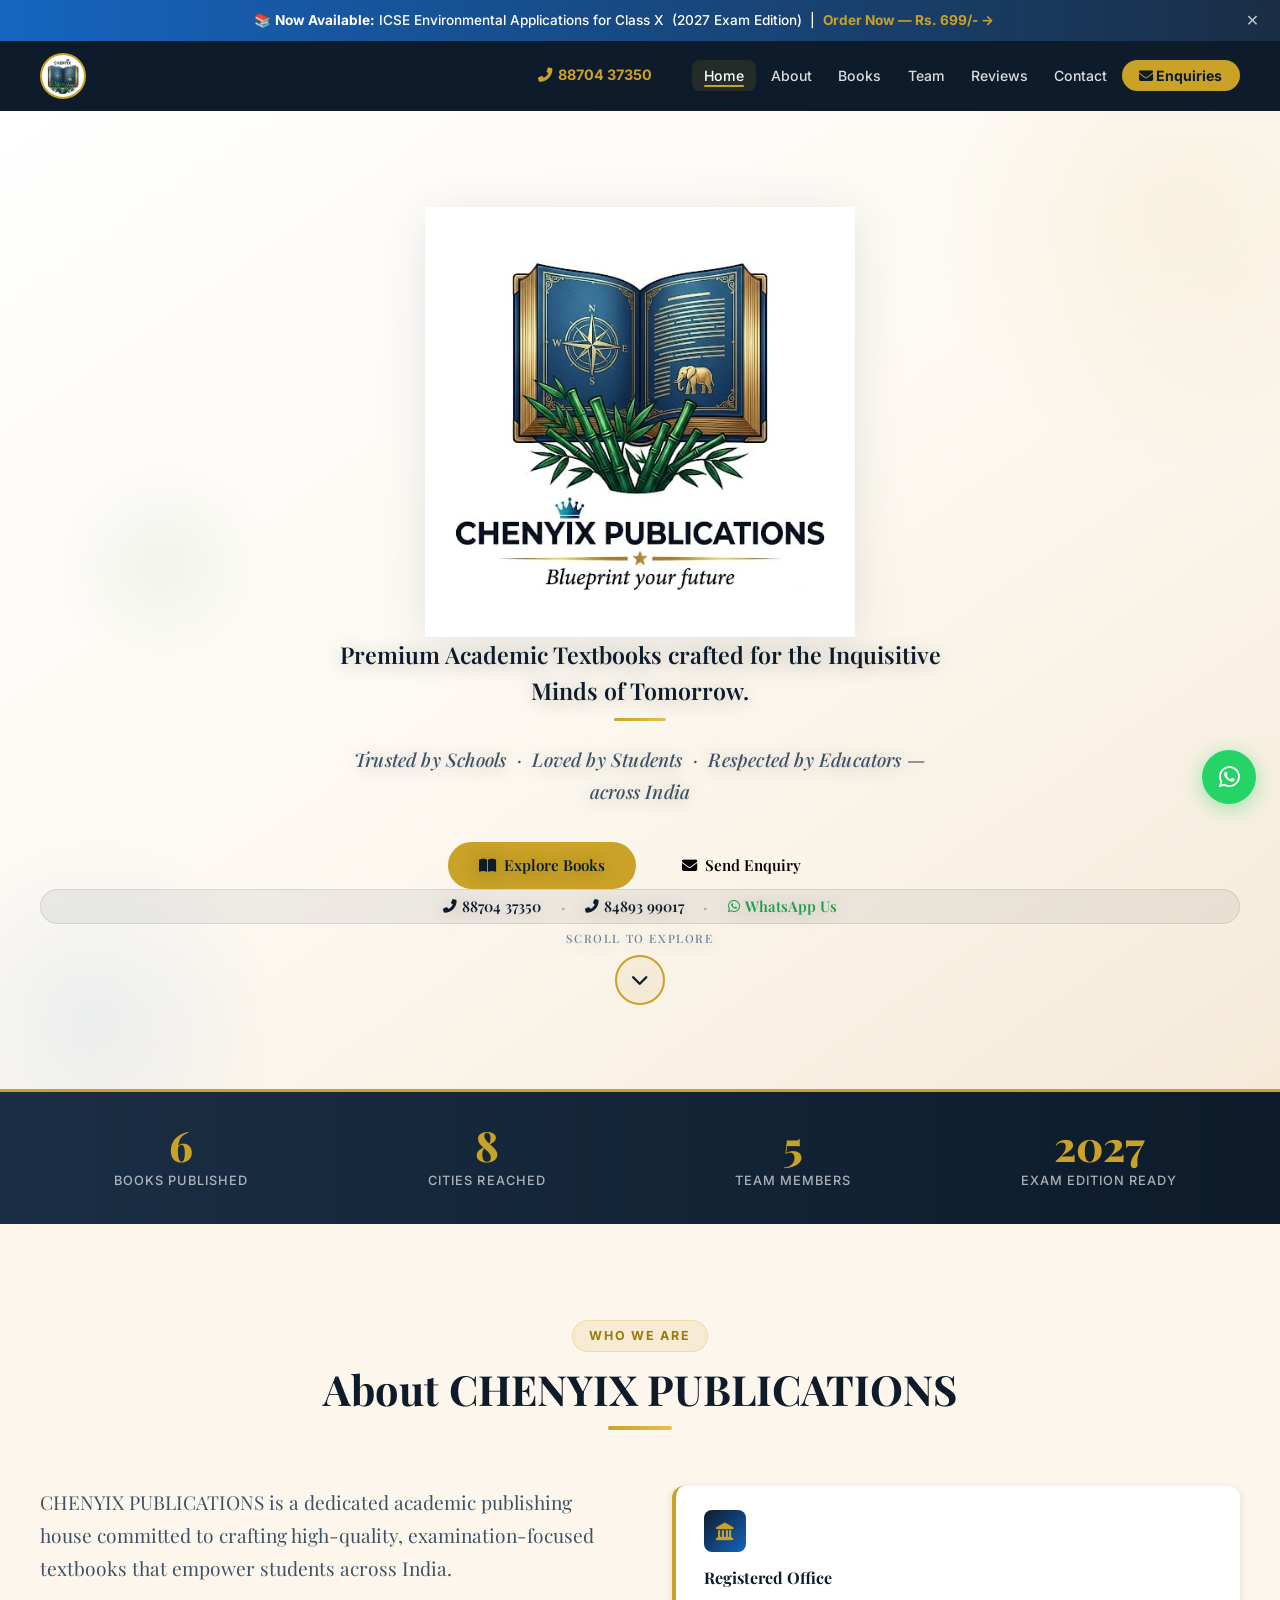
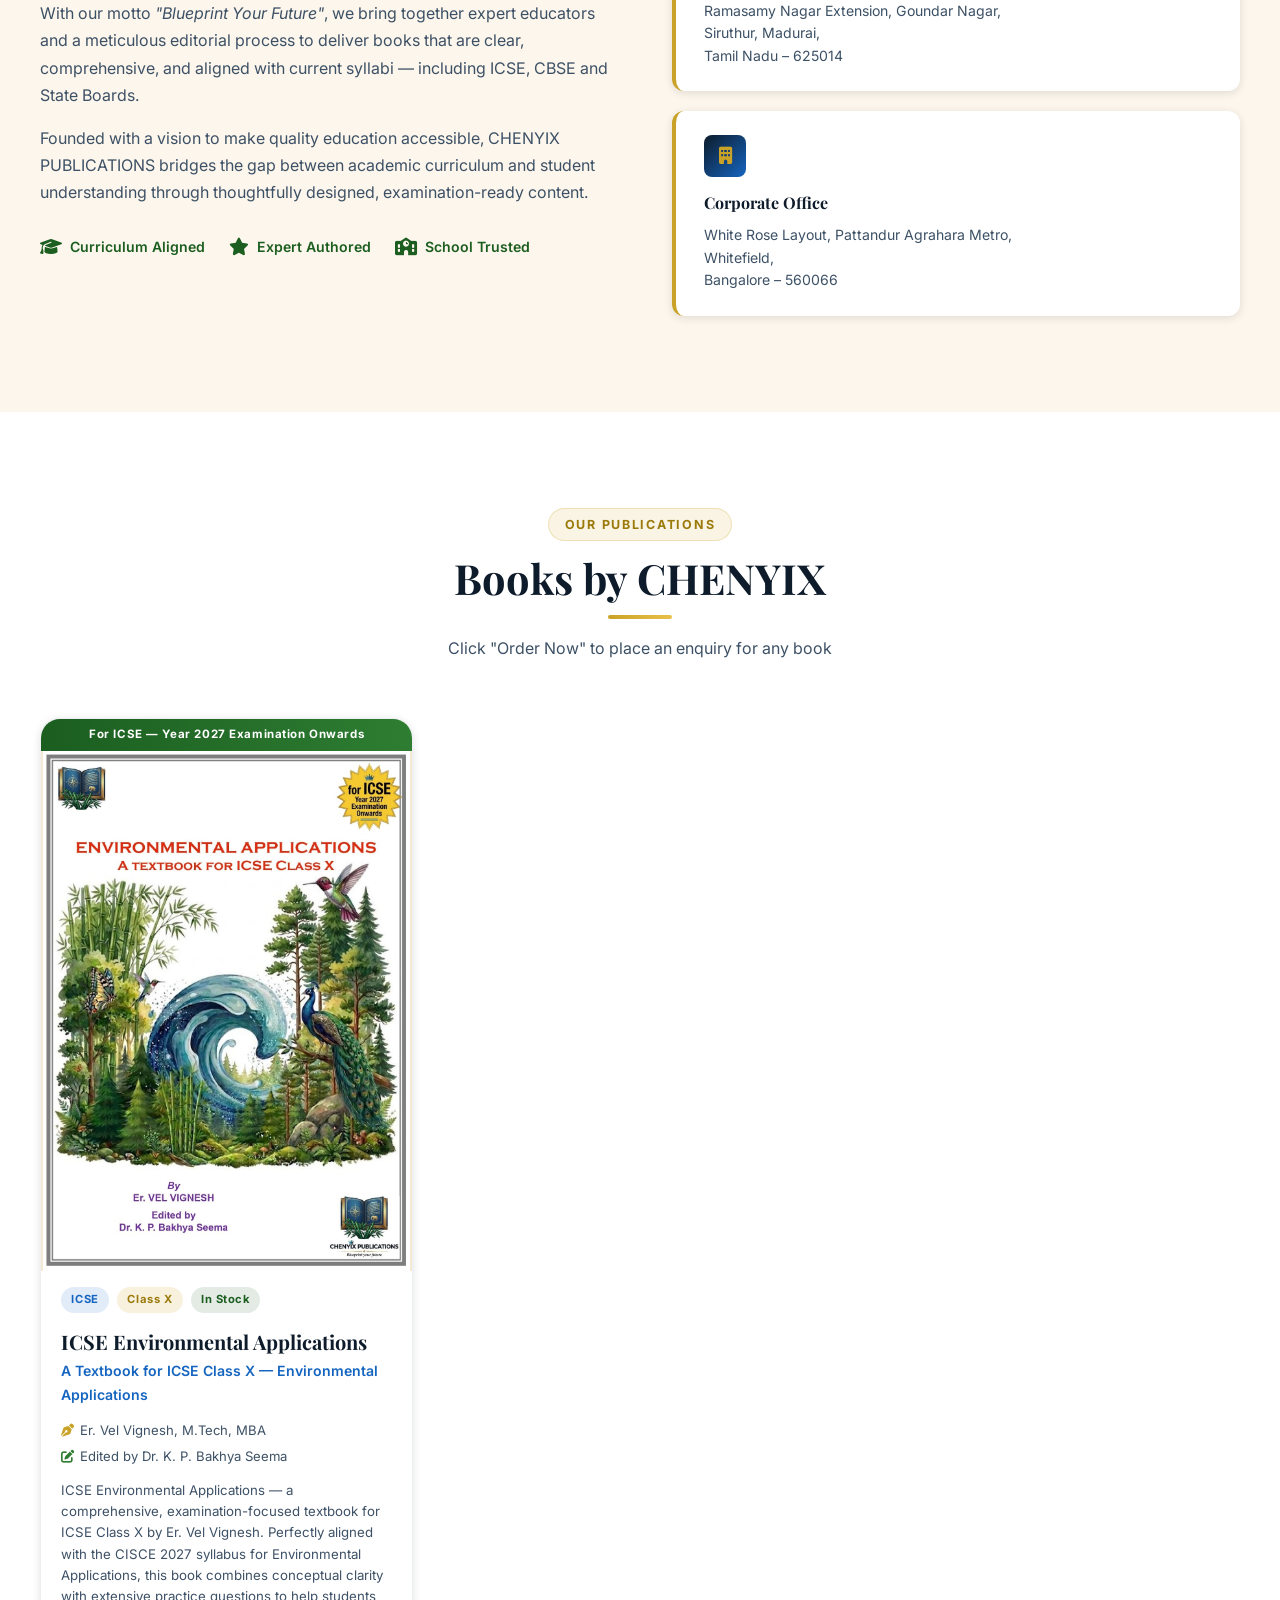
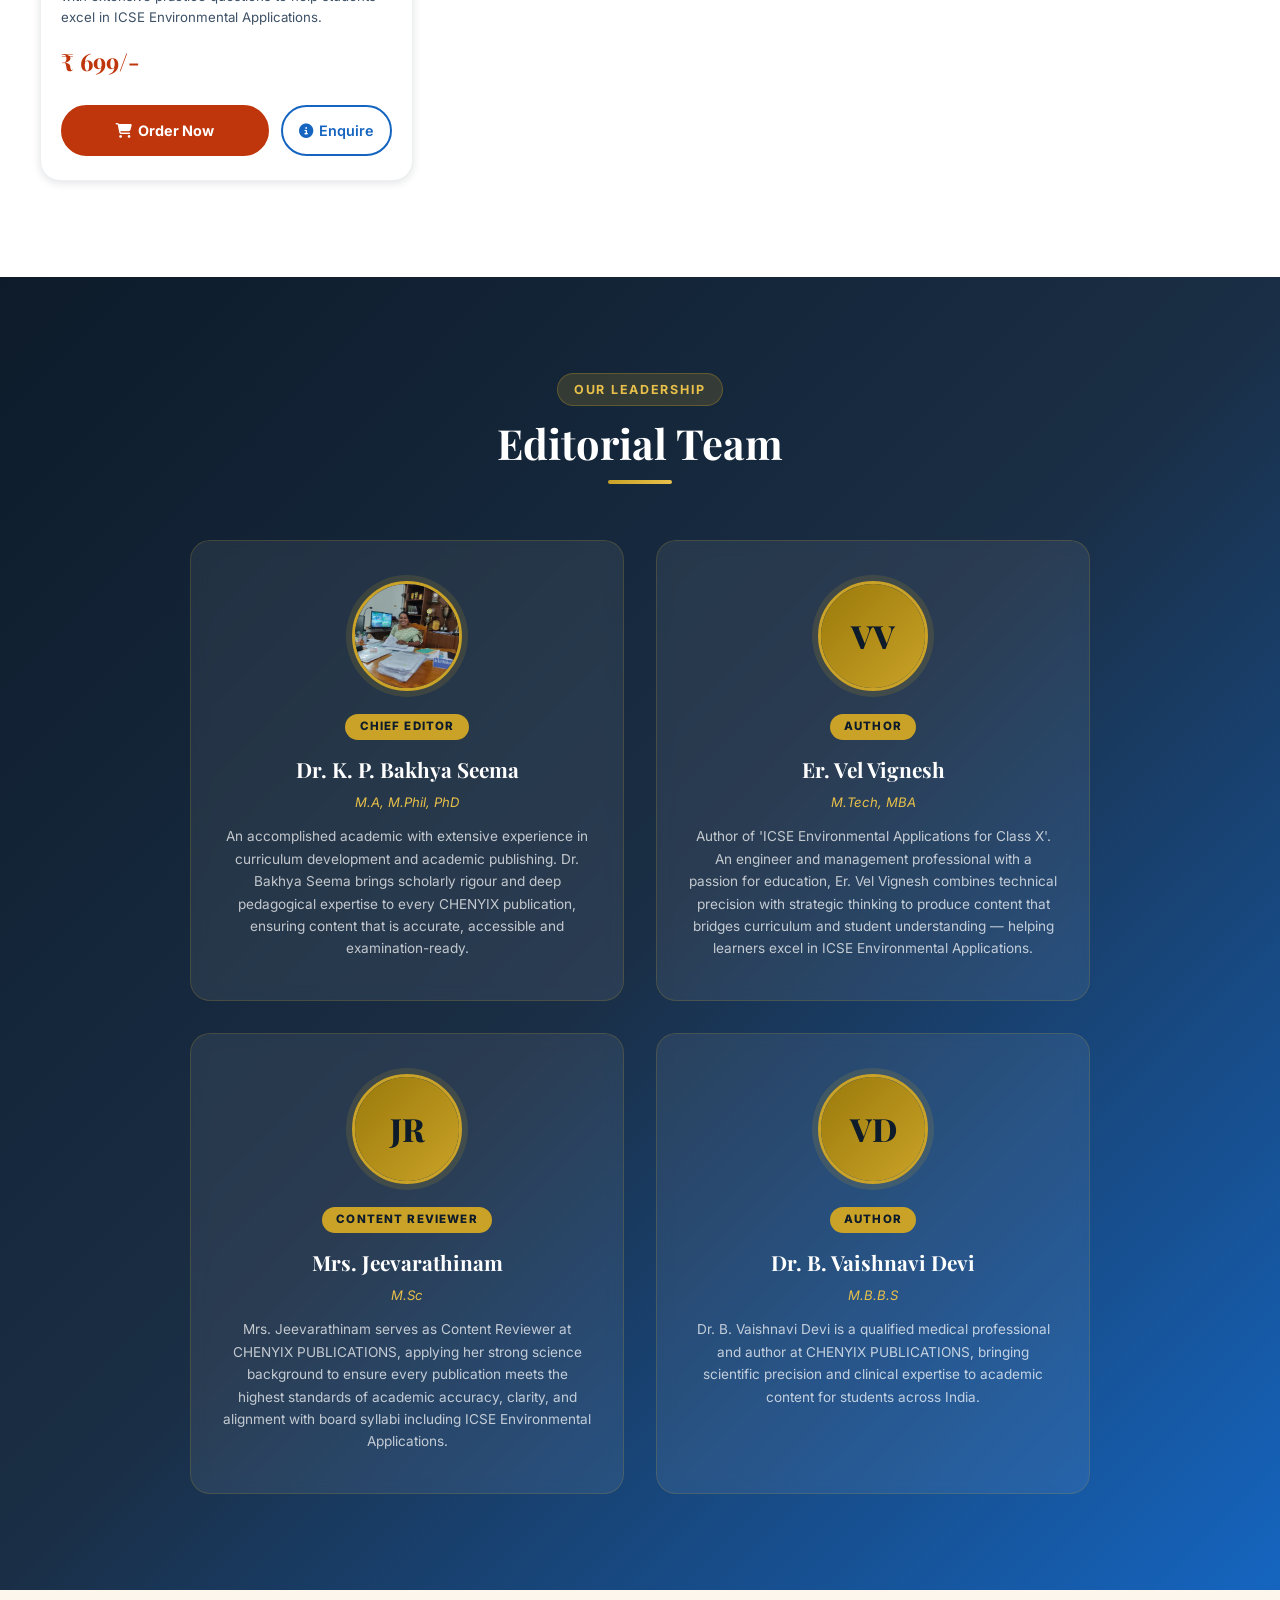
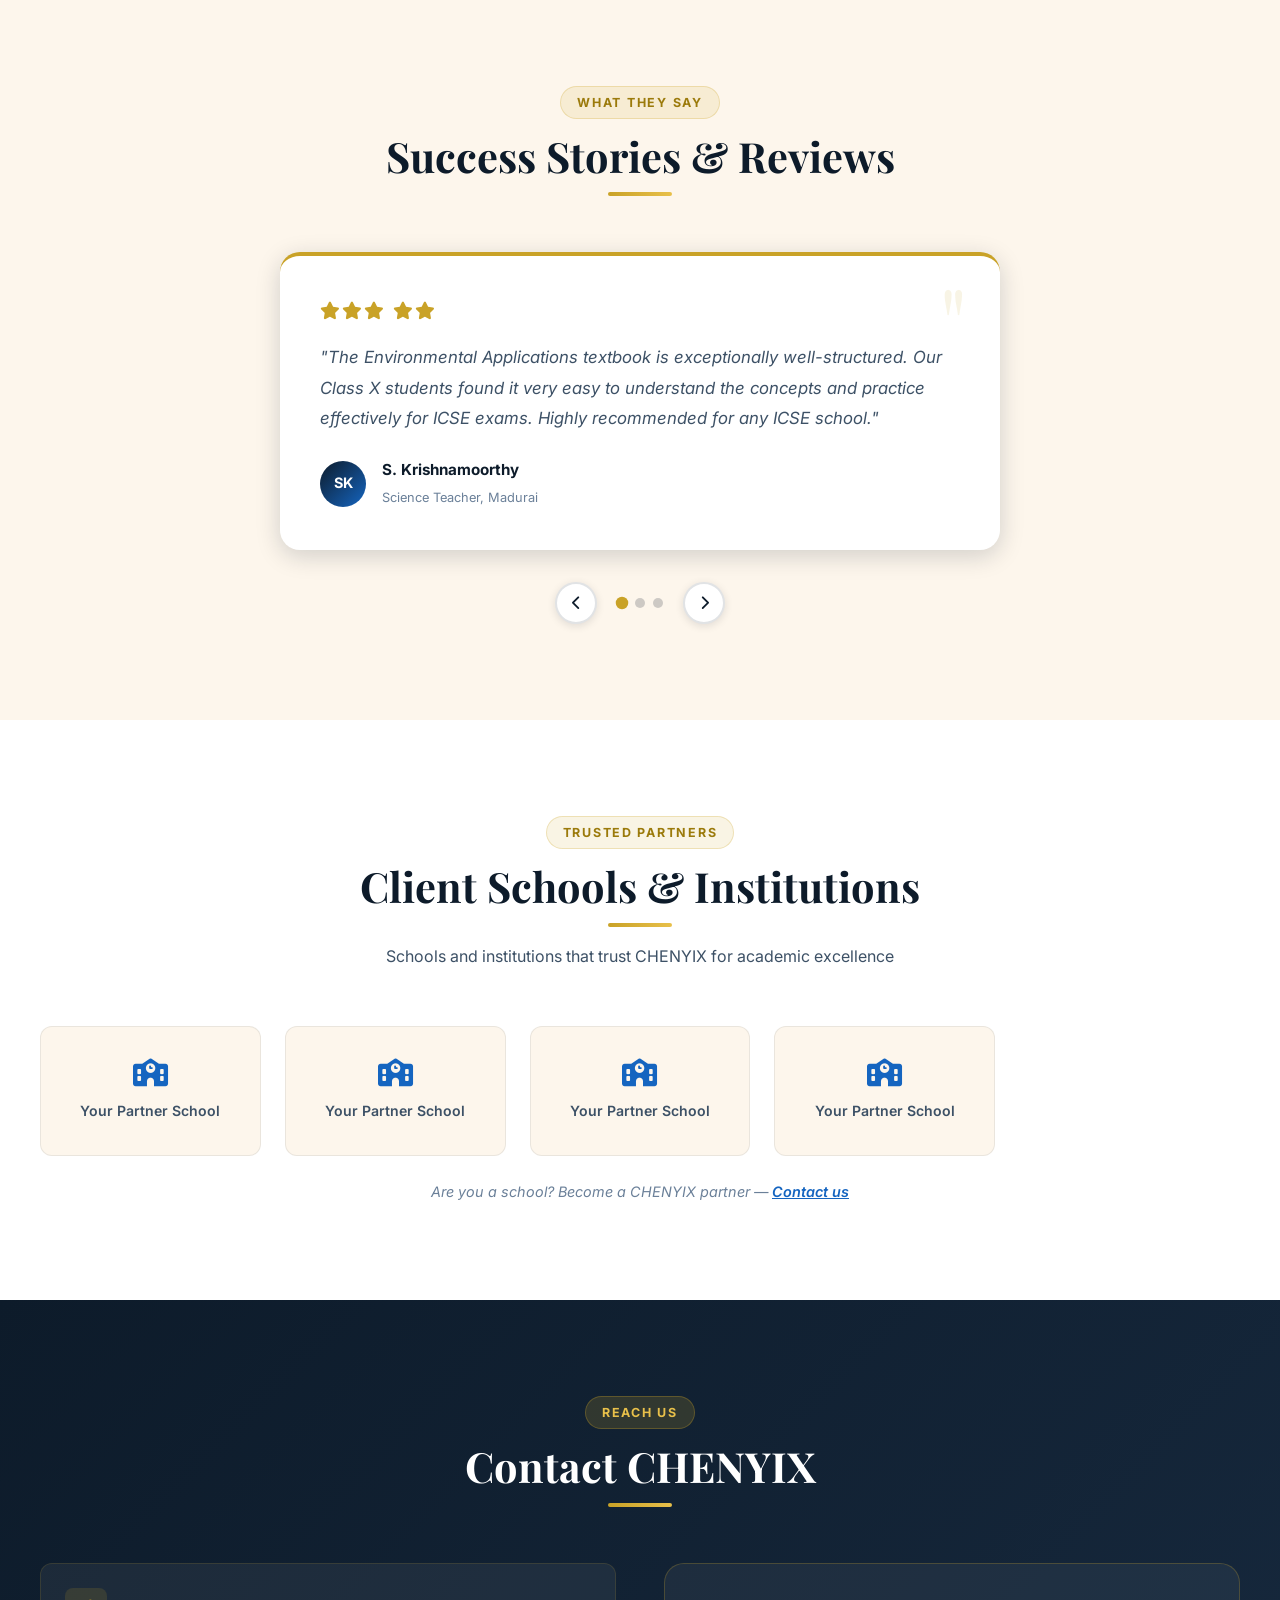
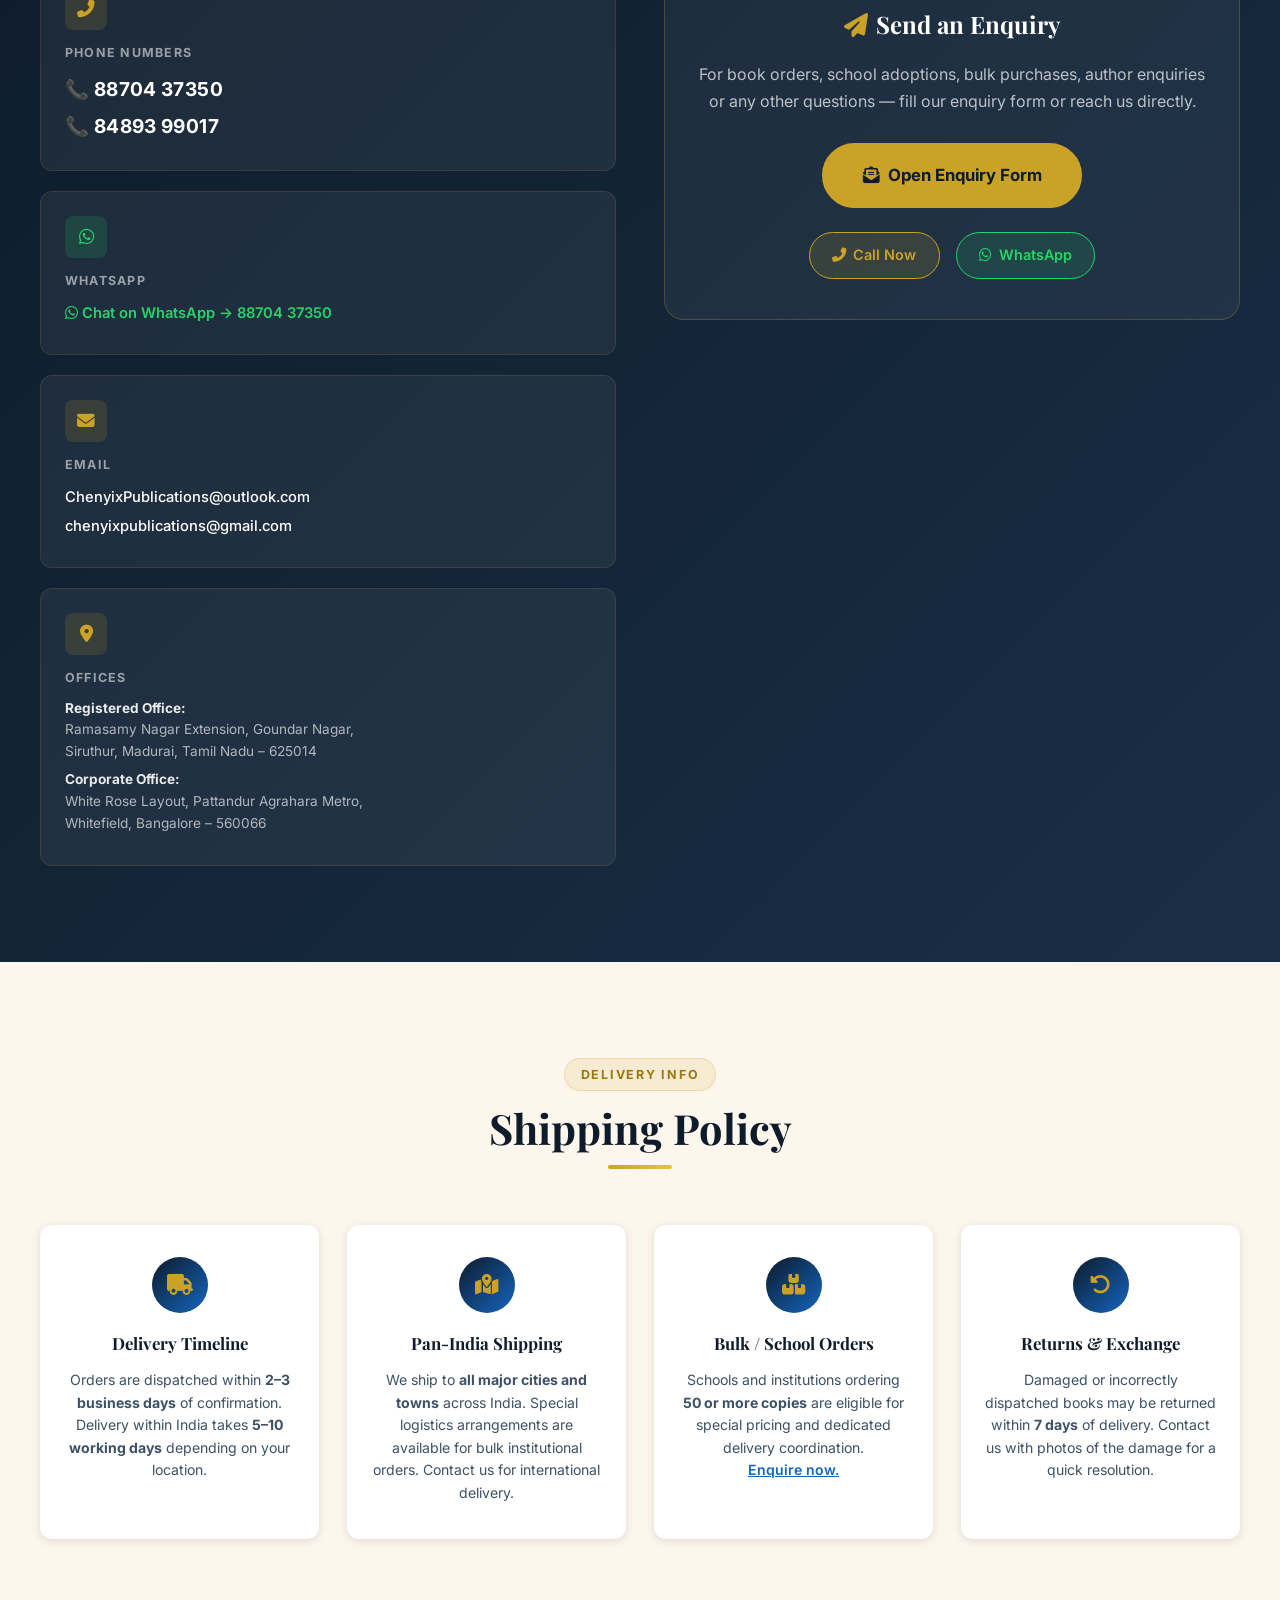
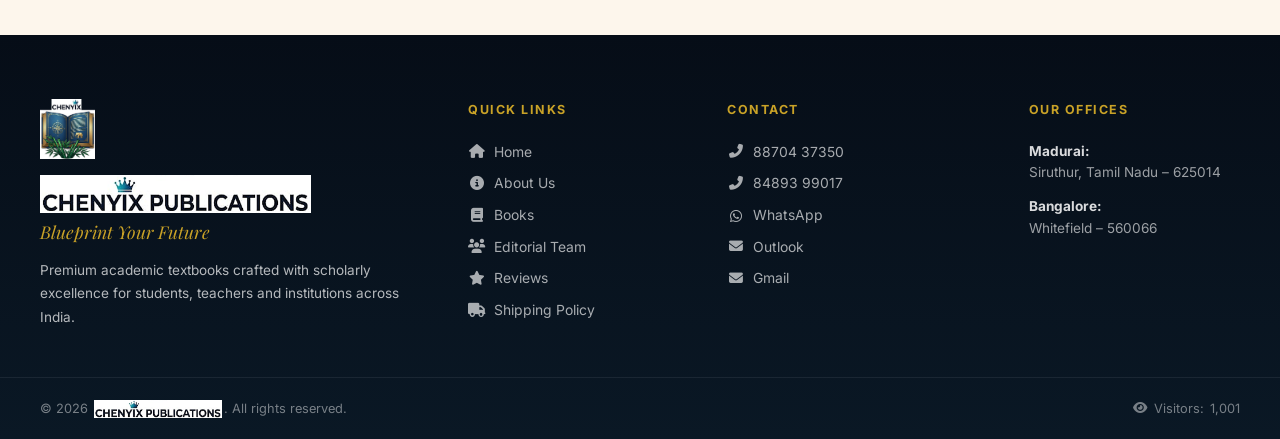
==== commit c048346f: "Add files via upload" ====
--- a/index.html
+++ b/index.html
@@ -169,10 +169,12 @@
       </a>
     </div>
 
-    <!-- SCROLL HINT -->
-    <div class="splash-scroll" aria-hidden="true">
-      <span>Scroll to explore</span>
-      <div class="splash-scroll-arrow"><i class="fas fa-chevron-down"></i></div>
+    <!-- SCROLL BUTTON — prominent, animated, clickable -->
+    <div class="splash-scroll">
+      <span class="splash-scroll-label">Scroll to explore</span>
+      <a href="#about" class="splash-scroll-btn" aria-label="Scroll down to explore more">
+        <i class="fas fa-chevron-down"></i>
+      </a>
     </div>
 
   </div>
--- a/css/style.css
+++ b/css/style.css
@@ -434,7 +434,7 @@
 .hero-whatsapp { color: #7bffaa; }
 .hero-sep { color: rgba(255,255,255,0.3); font-weight: 300; }
 
-/* Hero scroll hint */
+/* Hero scroll hint (old dark hero - unused now) */
 .hero-scroll {
   position: absolute;
   bottom: 2rem;
@@ -442,9 +442,117 @@
   transform: translateX(-50%);
   color: rgba(255,255,255,0.5);
   font-size: 1.3rem;
-  animation: bounce 2s infinite;
-}
-@keyframes bounce { 0%,100%{ transform: translateX(-50%) translateY(0); } 50%{ transform: translateX(-50%) translateY(8px); } }
+}
+
+/* ── SPLASH CONTACT STRIP ───────────────────────────────────── */
+.splash-contacts {
+  display: flex;
+  align-items: center;
+  gap: 0.4rem 1.2rem;
+  flex-wrap: wrap;
+  justify-content: center;
+  background: rgba(13,27,42,0.06);
+  border: 1px solid rgba(13,27,42,0.1);
+  border-radius: 999px;
+  padding: 0.55rem 1.6rem;
+}
+.splash-contact-item {
+  display: inline-flex;
+  align-items: center;
+  gap: 0.35rem;
+  color: var(--navy);
+  font-weight: 600;
+  font-size: 0.92rem;        /* compact — NOT huge */
+  line-height: 1;
+  transition: var(--transition);
+  white-space: nowrap;
+}
+.splash-contact-item i { font-size: 0.85rem; }
+.splash-contact-item:hover { color: var(--royal); }
+.splash-contact-item.wa { color: #1a9e4a; }
+.splash-contact-item.wa:hover { color: var(--whatsapp); }
+.splash-contact-sep {
+  color: rgba(13,27,42,0.25);
+  font-size: 1rem;
+  line-height: 1;
+  user-select: none;
+}
+
+/* ── TAGLINE BLOCK ──────────────────────────────────────────── */
+.splash-tagline-block {
+  text-align: center;
+  max-width: 640px;
+  margin: 0 auto;
+  padding: 0 1rem;
+}
+.splash-tagline-main {
+  font-family: var(--font-head);
+  font-size: clamp(1.15rem, 2.5vw, 1.45rem);
+  font-weight: 600;
+  color: var(--navy);
+  line-height: 1.55;
+  margin-bottom: 0.6rem;
+}
+.splash-tagline-main::after {
+  content: '';
+  display: block;
+  width: 52px;
+  height: 3px;
+  background: linear-gradient(90deg, var(--gold), var(--gold-light));
+  border-radius: 2px;
+  margin: 0.6rem auto 0;
+}
+.splash-tagline-sub {
+  font-size: clamp(1rem, 2.2vw, 1.18rem); /* bigger than before */
+  color: var(--text-mid);
+  font-style: italic;
+  font-weight: 500;
+  line-height: 1.7;
+  letter-spacing: 0.01em;
+}
+
+/* ── SCROLL BUTTON ──────────────────────────────────────────── */
+.splash-scroll {
+  display: flex;
+  flex-direction: column;
+  align-items: center;
+  gap: 0.55rem;
+  margin-top: 0.5rem;
+}
+.splash-scroll-label {
+  font-size: 0.72rem;
+  letter-spacing: 0.14em;
+  text-transform: uppercase;
+  color: var(--text-light);
+  font-weight: 500;
+}
+.splash-scroll-btn {
+  width: 50px;
+  height: 50px;
+  border-radius: 50%;
+  border: 2px solid var(--gold);
+  background: rgba(201,162,39,0.08);
+  display: flex;
+  align-items: center;
+  justify-content: center;
+  color: var(--navy);
+  font-size: 1.1rem;
+  cursor: pointer;
+  animation: scrollBounce 2s ease-in-out infinite;
+  transition: background 0.3s, color 0.3s, transform 0.3s, box-shadow 0.3s;
+  text-decoration: none;
+}
+.splash-scroll-btn:hover {
+  background: var(--gold);
+  color: var(--navy);
+  transform: scale(1.12);
+  box-shadow: 0 0 0 6px rgba(201,162,39,0.18);
+}
+@keyframes scrollBounce {
+  0%, 100% { transform: translateY(0); }
+  50%       { transform: translateY(7px); }
+}
+
 
 /* ── STATS BAR ─────────────────────────────────────────────── */
 .stats-bar {
@@ -1482,3 +1590,32 @@
   object-fit: contain;
   display: block;
 }
+
+/* ── FULL LOGO (half-A4 size) ────────────────────────────────── */
+.splash-full-logo-wrap {
+  display: flex;
+  justify-content: center;
+  align-items: center;
+  width: 100%;
+}
+
+.splash-full-logo {
+  /* Half A4 at screen scale ≈ 400–430px wide, keep aspect ratio */
+  max-width: 430px;
+  width: 90%;
+  height: auto;
+  display: block;           /* must be block/flex, NOT inline */
+  object-fit: contain;
+  filter: drop-shadow(0 6px 24px rgba(13,27,42,0.10));
+  transition: transform 0.4s ease;
+}
+.splash-full-logo:hover { transform: scale(1.015); }
+
+/* Fallback layout (icon + name-only side by side) */
+.splash-fallback-logo {
+  display: flex;
+  align-items: center;
+  gap: 2rem;
+  flex-wrap: wrap;
+  justify-content: center;
+}
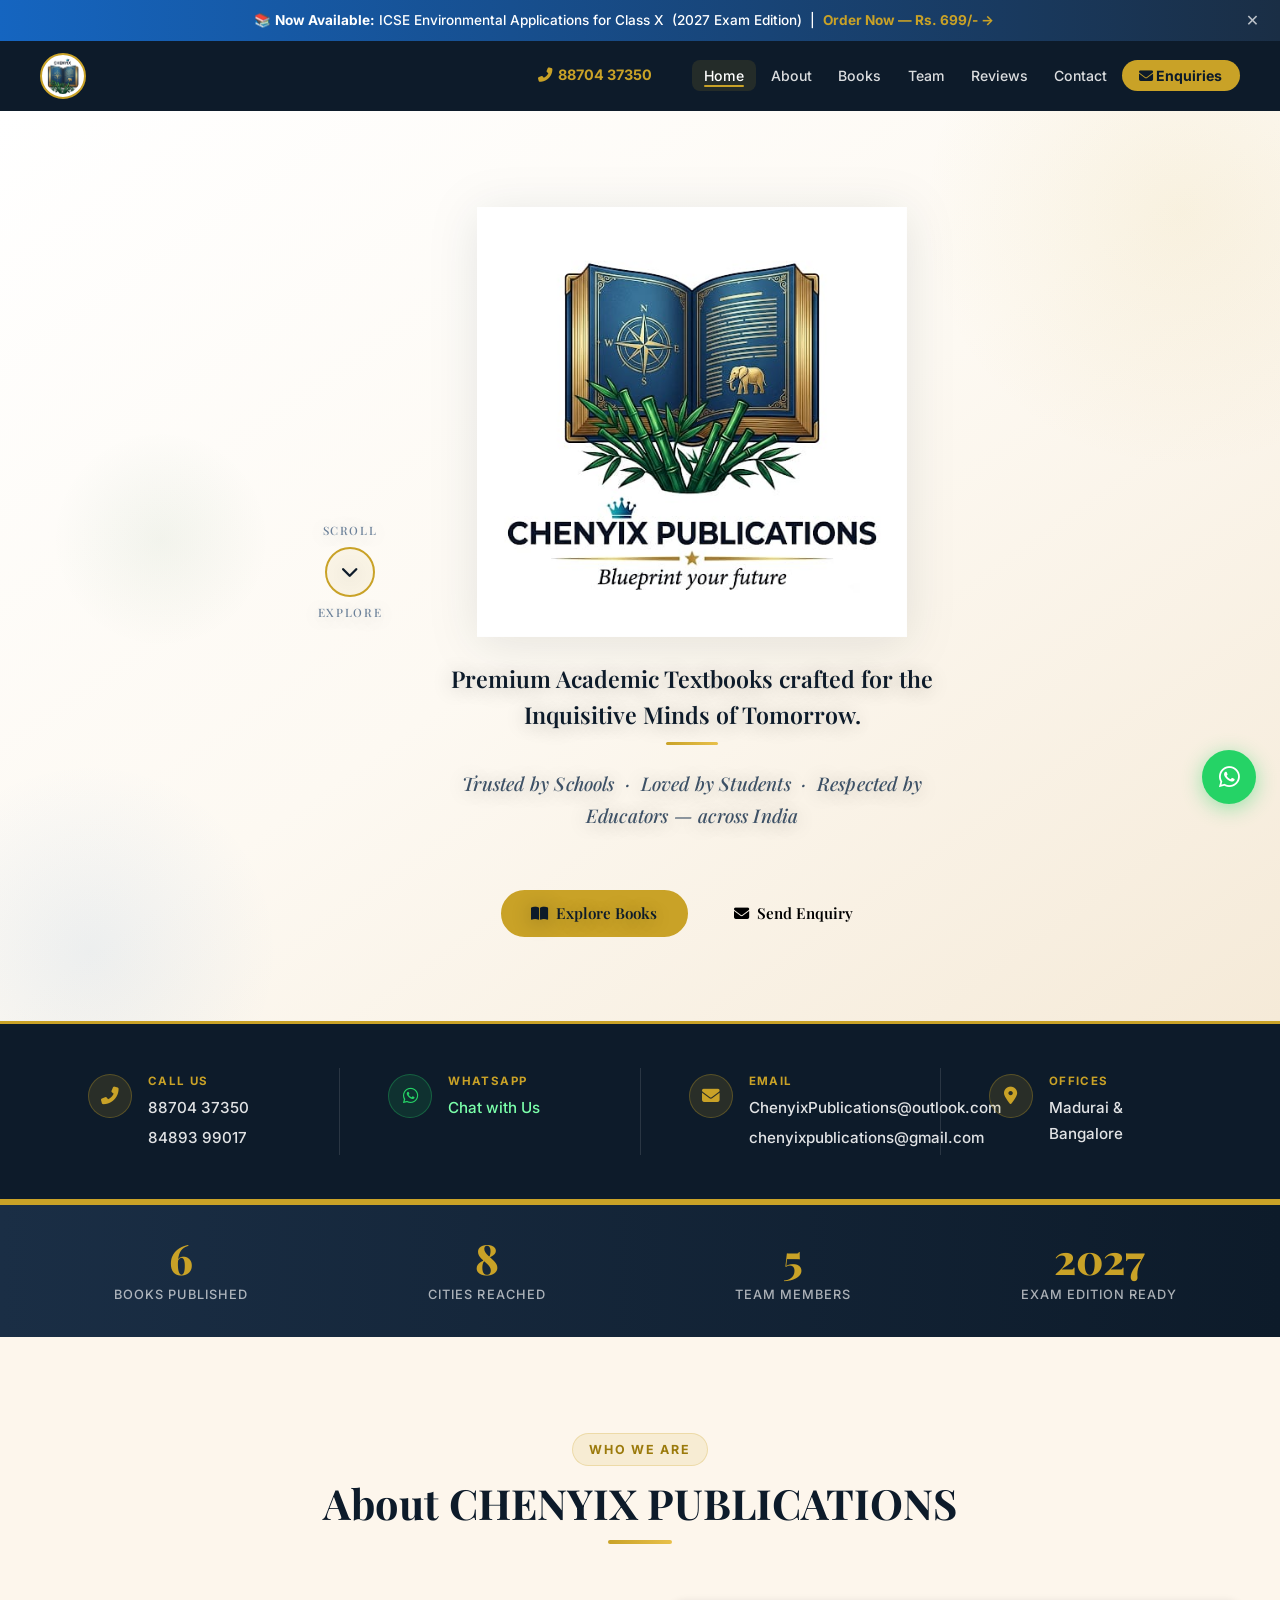
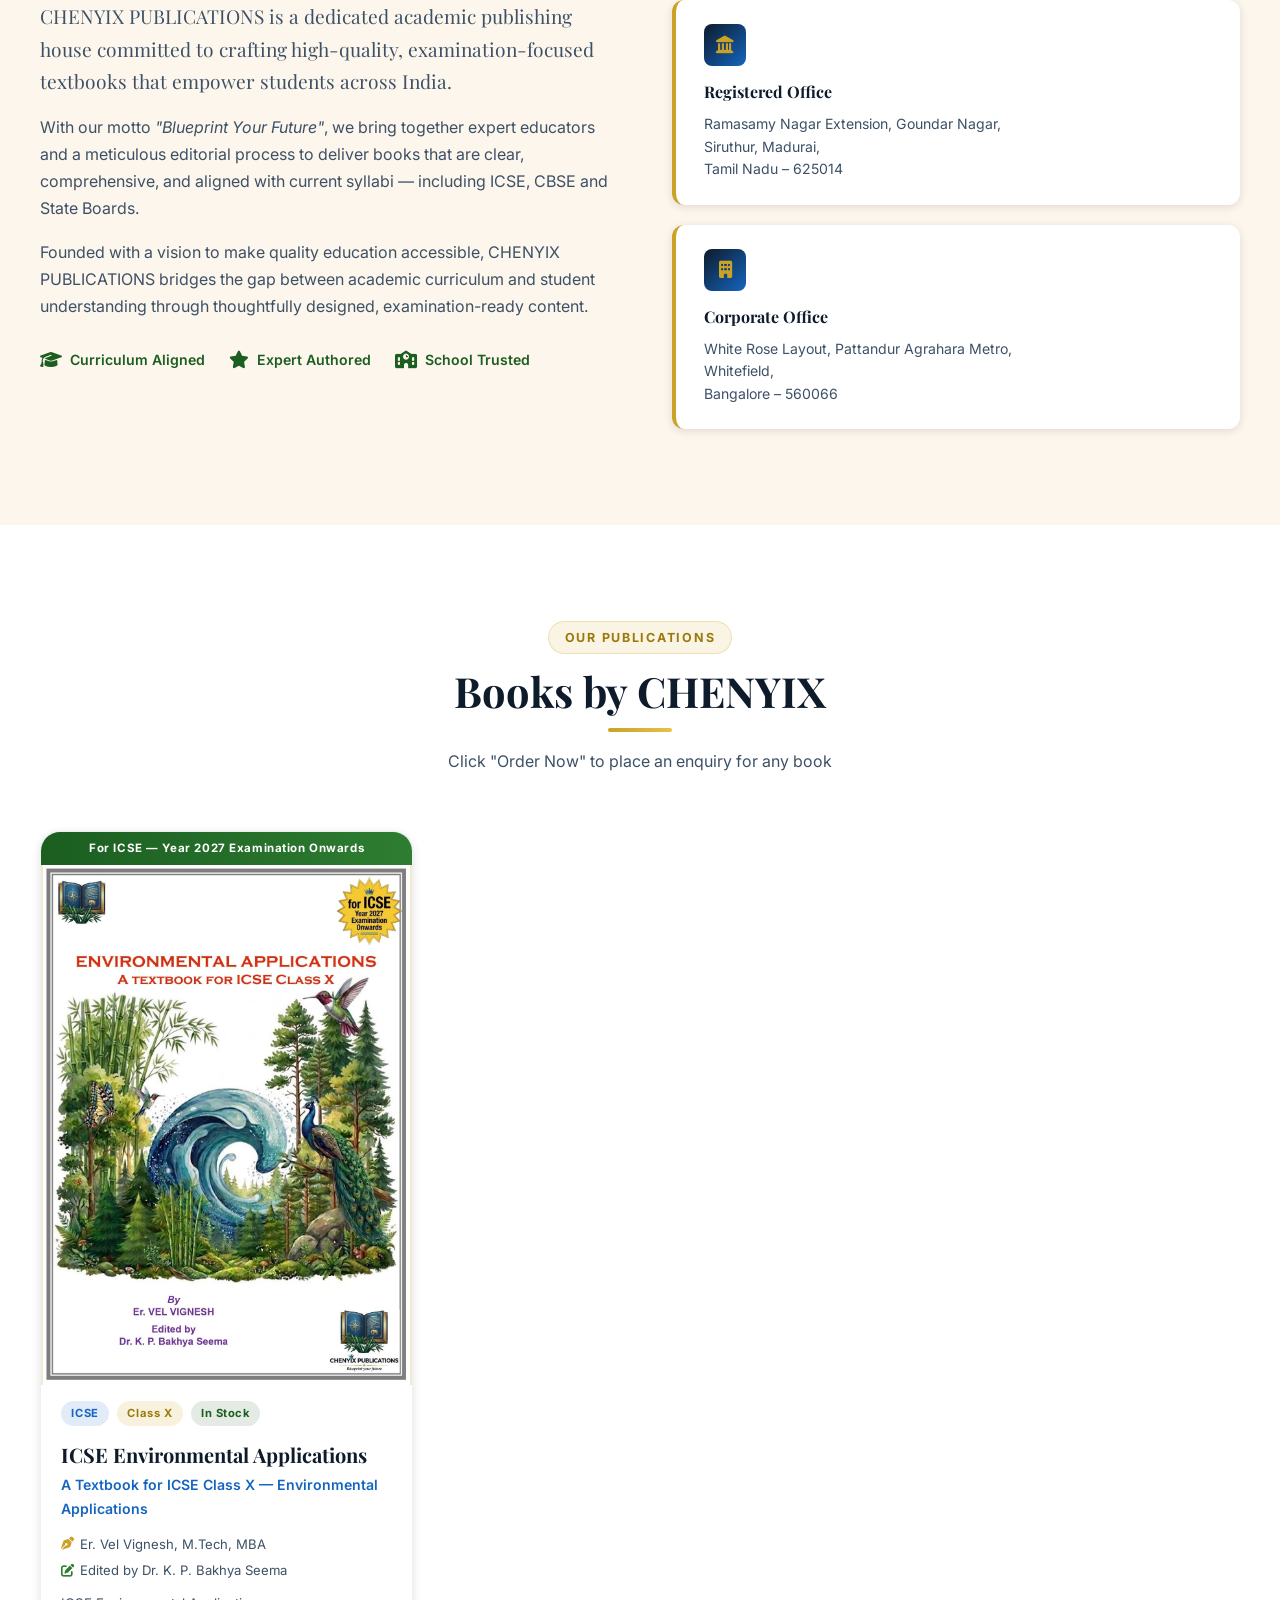
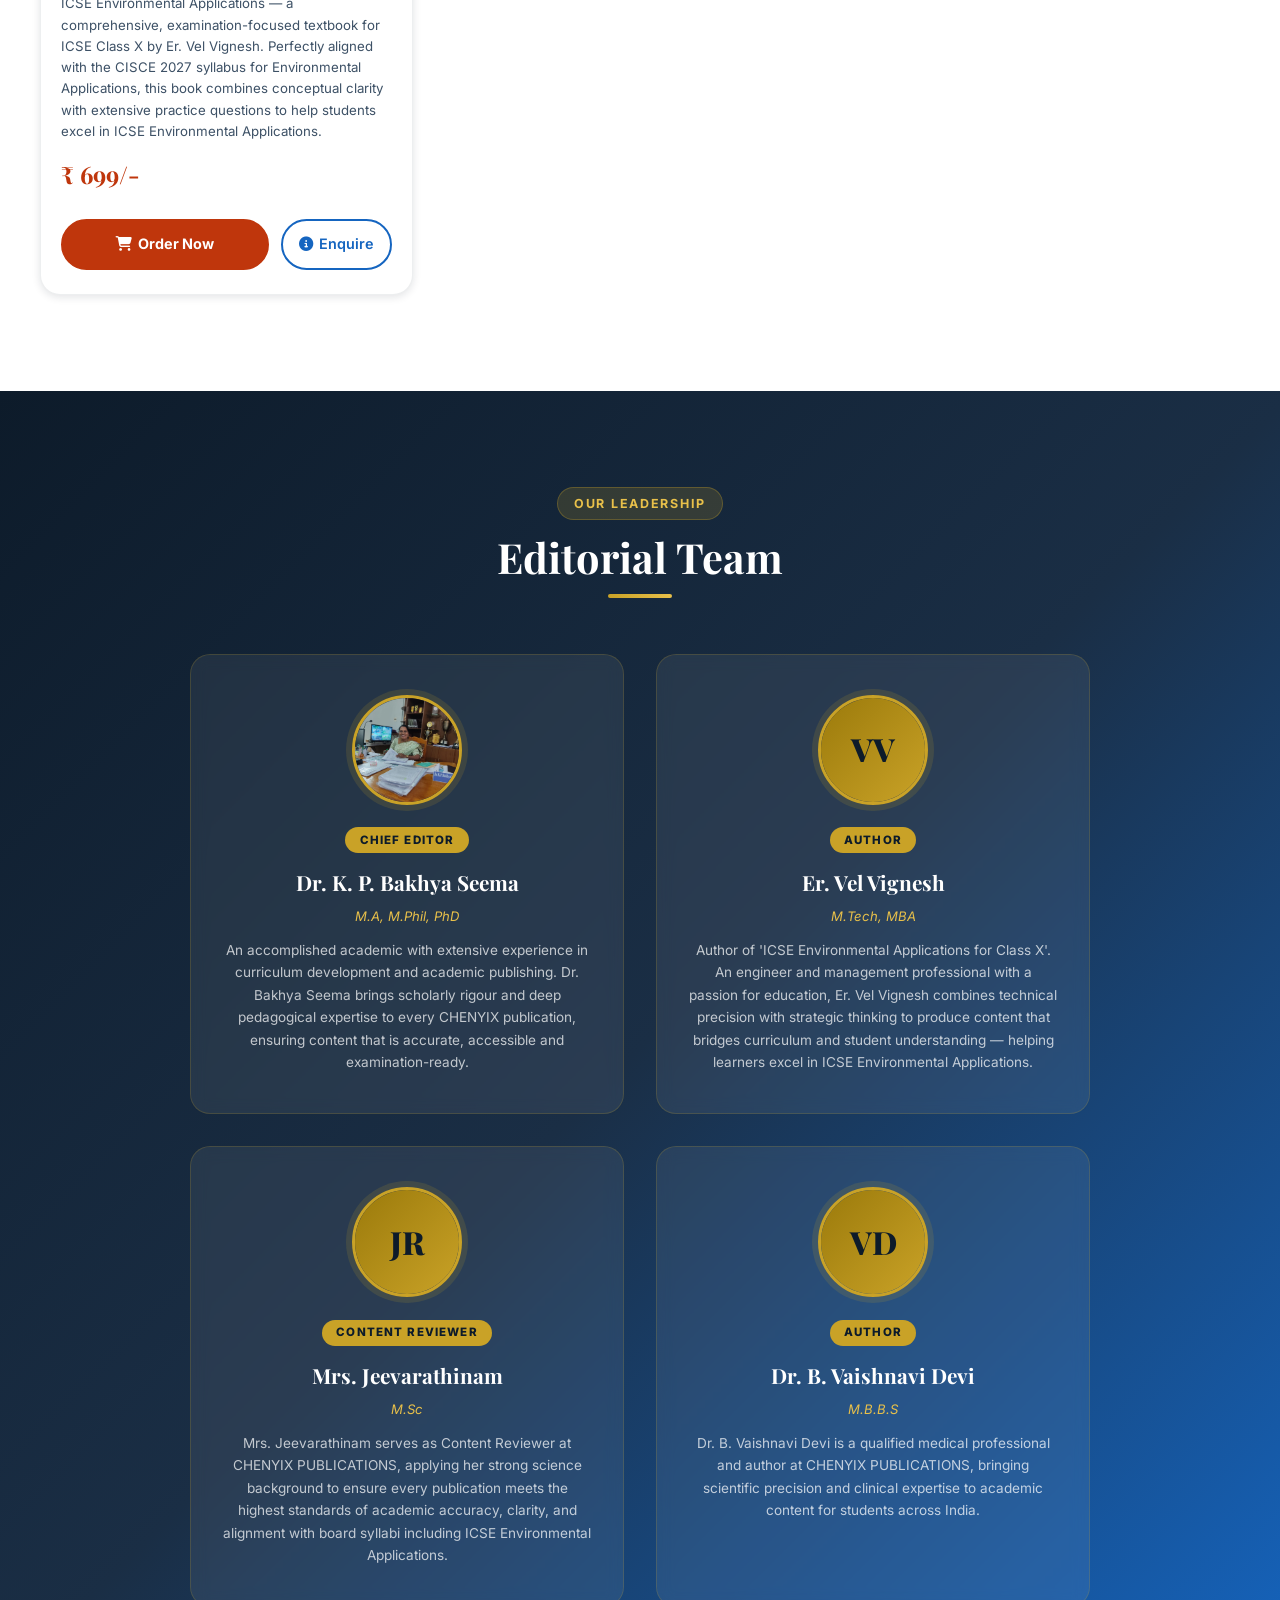
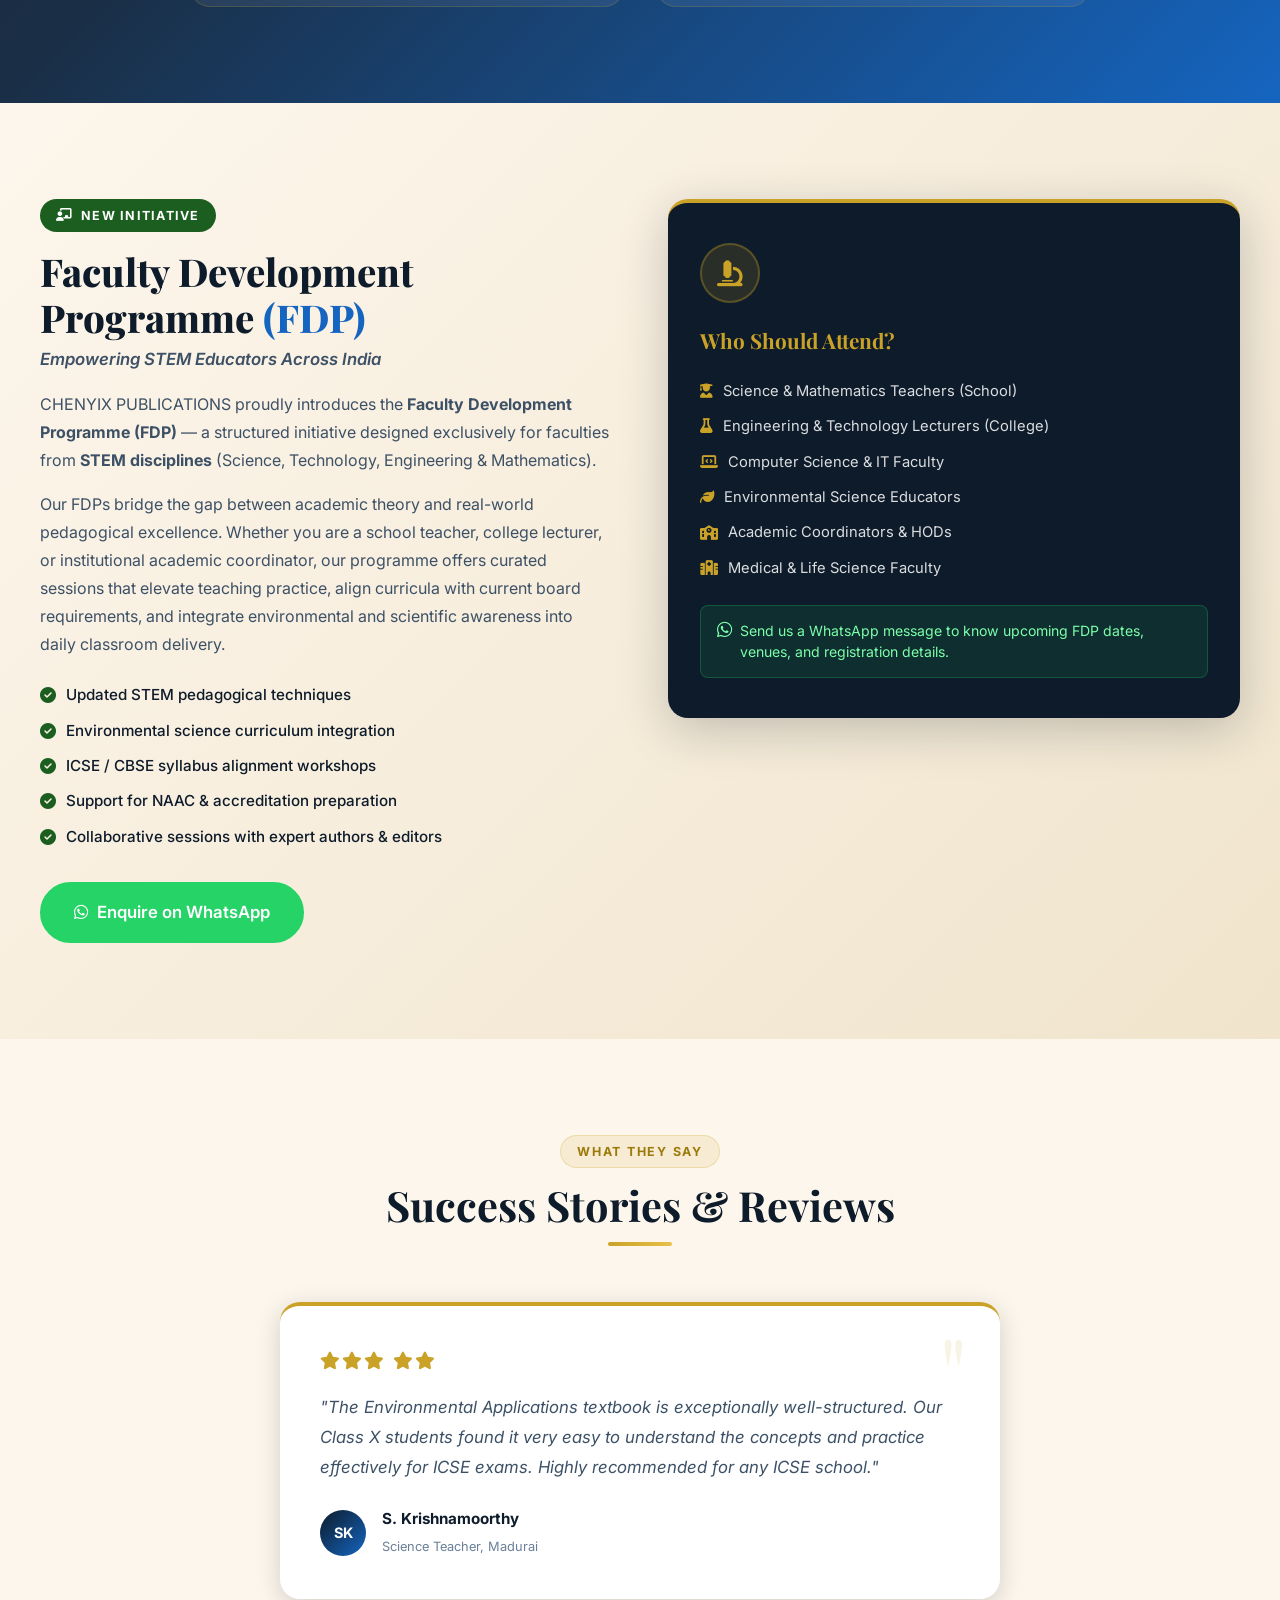
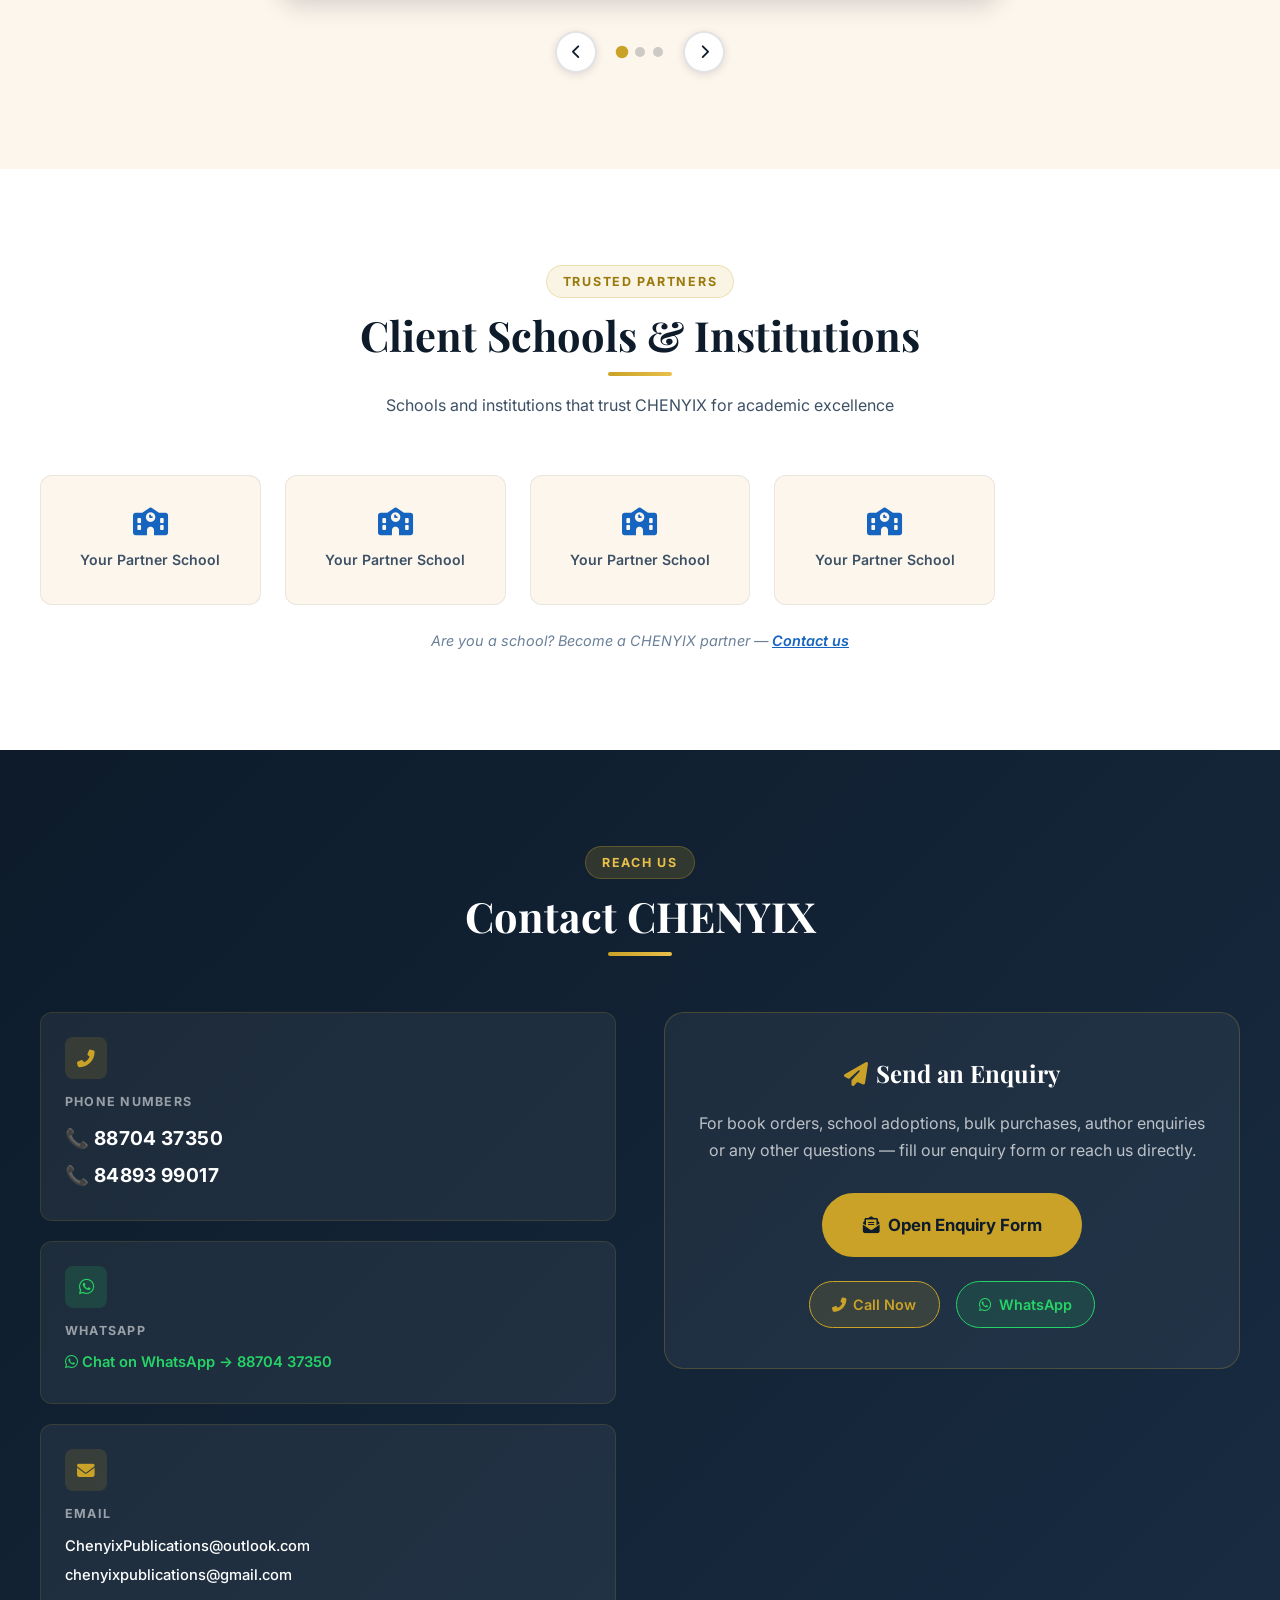
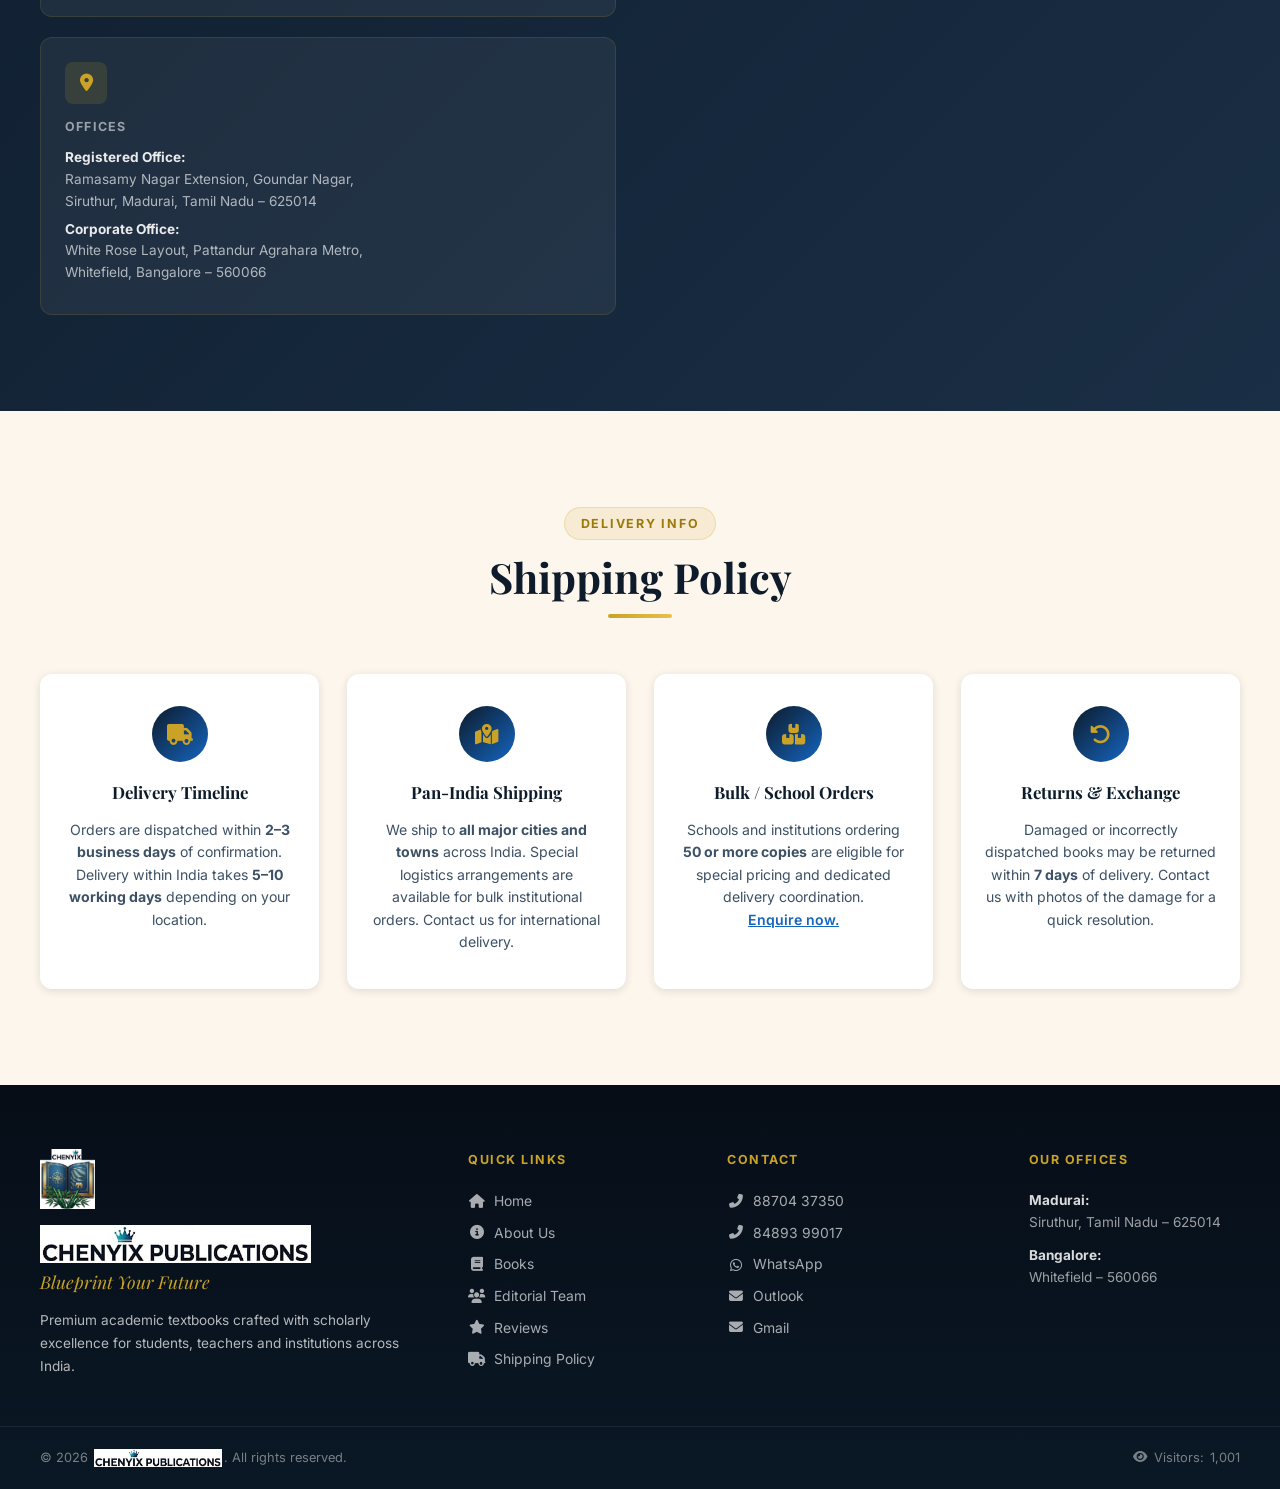
==== commit 8d5fdee0: "Add files via upload" ====
--- a/index.html
+++ b/index.html
@@ -107,78 +107,121 @@
 
   <div class="splash-content container">
 
-    <!-- FULL LOGO — save your complete brand image as assets/logo-full.png -->
-    <div class="splash-full-logo-wrap">
-      <img src="assets/logo-full.png"
-           alt="CHENYIX PUBLICATIONS Full Logo"
-           class="splash-full-logo"
-           onerror="this.style.display='none'; this.nextElementSibling.style.display='flex';">
-
-      <!-- FALLBACK: shows when logo-full.png is not yet uploaded -->
-      <div class="splash-fallback-logo" style="display:none;">
-        <div class="splash-logo-circle">
-          <img src="assets/logo.png" alt="CHENYIX Logo" class="splash-logo-img"
+    <!-- Two-column layout: LEFT = scroll arrow, CENTER = logo + content -->
+    <div class="splash-hero-row">
+
+      <!-- LEFT COLUMN: Animated scroll indicator -->
+      <div class="splash-left-indicator">
+        <span class="splash-scroll-label">Scroll</span>
+        <a href="#quick-contact" class="splash-scroll-btn" aria-label="Scroll down to explore">
+          <i class="fas fa-chevron-down"></i>
+        </a>
+        <span class="splash-scroll-label">Explore</span>
+      </div>
+
+      <!-- CENTER COLUMN: Logo + Tagline + CTAs -->
+      <div class="splash-center-col">
+
+        <!-- Full logo: save as assets/logo-full.png -->
+        <div class="splash-full-logo-wrap">
+          <img src="assets/logo-full.png"
+               alt="CHENYIX PUBLICATIONS Full Logo"
+               class="splash-full-logo"
                onerror="this.style.display='none'; this.nextElementSibling.style.display='flex';">
-          <div class="splash-logo-initial" style="display:none;">C</div>
-        </div>
-        <!-- Name with crown -->
-        <div class="splash-name-block">
-          <img src="assets/name-only.png" alt="CHENYIX PUBLICATIONS" class="splash-name-img"
-               onerror="this.style.display='none'; this.nextElementSibling.style.display='block';">
-          <div class="splash-name-plain" style="display:none;">
-            <span class="splash-company-name">CHENYIX</span>
-            <span class="splash-company-pub">PUBLICATIONS</span>
-          </div>
-          <span class="splash-company-tag">Blueprint Your Future</span>
-        </div>
-      </div>
-    </div>
-
-    <!-- TAGLINE — directly below the full logo -->
-    <div class="splash-tagline-block">
-      <p class="splash-tagline-main">
-        Premium Academic Textbooks crafted for the Inquisitive Minds of Tomorrow.
-      </p>
-      <p class="splash-tagline-sub">
-        Trusted by Schools &nbsp;&middot;&nbsp; Loved by Students &nbsp;&middot;&nbsp; Respected by Educators — across India
-      </p>
-    </div>
-
-    <!-- CTA BUTTONS -->
-    <div class="splash-ctas">
-      <a href="#books" class="btn btn-primary">
-        <i class="fas fa-book-open"></i> Explore Books
-      </a>
-      <button class="btn btn-outline-dark" onclick="openEnquiryModal()">
-        <i class="fas fa-envelope"></i> Send Enquiry
-      </button>
-    </div>
-
-    <!-- CONTACT STRIP -->
-    <div class="splash-contacts">
-      <a href="tel:+918870437350" class="splash-contact-item">
-        <i class="fas fa-phone-alt"></i> 88704 37350
-      </a>
-      <span class="splash-contact-sep">&middot;</span>
-      <a href="tel:+918489399017" class="splash-contact-item">
-        <i class="fas fa-phone-alt"></i> 84893 99017
-      </a>
-      <span class="splash-contact-sep">&middot;</span>
-      <a href="https://wa.me/918870437350" target="_blank" rel="noopener" class="splash-contact-item wa">
-        <i class="fab fa-whatsapp"></i> WhatsApp Us
-      </a>
-    </div>
-
-    <!-- SCROLL BUTTON — prominent, animated, clickable -->
-    <div class="splash-scroll">
-      <span class="splash-scroll-label">Scroll to explore</span>
-      <a href="#about" class="splash-scroll-btn" aria-label="Scroll down to explore more">
-        <i class="fas fa-chevron-down"></i>
-      </a>
-    </div>
-
-  </div>
-</section>
+          <!-- Fallback -->
+          <div class="splash-fallback-logo" style="display:none;">
+            <div class="splash-logo-circle">
+              <img src="assets/logo.png" alt="CHENYIX Logo" class="splash-logo-img"
+                   onerror="this.style.display='none'; this.nextElementSibling.style.display='flex';">
+              <div class="splash-logo-initial" style="display:none;">C</div>
+            </div>
+            <div class="splash-name-block">
+              <img src="assets/name-only.png" alt="CHENYIX PUBLICATIONS" class="splash-name-img"
+                   onerror="this.style.display='none'; this.nextElementSibling.style.display='block';">
+              <div class="splash-name-plain" style="display:none;">
+                <span class="splash-company-name">CHENYIX</span>
+                <span class="splash-company-pub">PUBLICATIONS</span>
+              </div>
+              <span class="splash-company-tag">Blueprint Your Future</span>
+            </div>
+          </div>
+        </div>
+
+        <!-- Tagline -->
+        <div class="splash-tagline-block">
+          <p class="splash-tagline-main">
+            Premium Academic Textbooks crafted for the Inquisitive Minds of Tomorrow.
+          </p>
+          <p class="splash-tagline-sub">
+            Trusted by Schools &nbsp;&middot;&nbsp; Loved by Students &nbsp;&middot;&nbsp; Respected by Educators — across India
+          </p>
+        </div>
+
+        <!-- CTA Buttons -->
+        <div class="splash-ctas">
+          <a href="#books" class="btn btn-primary">
+            <i class="fas fa-book-open"></i> Explore Books
+          </a>
+          <button class="btn btn-outline-dark" onclick="openEnquiryModal()">
+            <i class="fas fa-envelope"></i> Send Enquiry
+          </button>
+        </div>
+
+      </div><!-- /.splash-center-col -->
+    </div><!-- /.splash-hero-row -->
+
+  </div>
+</section>
+
+
+<!-- ════════════════════════════════════════════════════════════
+     QUICK CONTACT BAR — appears after scrolling from hero
+════════════════════════════════════════════════════════════ -->
+<div class="quick-contact-bar" id="quick-contact" aria-label="Contact Information">
+  <div class="container quick-contact-inner">
+
+    <div class="qc-item">
+      <div class="qc-icon"><i class="fas fa-phone-alt"></i></div>
+      <div class="qc-info">
+        <span class="qc-label">Call Us</span>
+        <a href="tel:+918870437350" class="qc-value">88704 37350</a>
+        <a href="tel:+918489399017" class="qc-value">84893 99017</a>
+      </div>
+    </div>
+
+    <div class="qc-divider" aria-hidden="true"></div>
+
+    <div class="qc-item">
+      <div class="qc-icon wa"><i class="fab fa-whatsapp"></i></div>
+      <div class="qc-info">
+        <span class="qc-label">WhatsApp</span>
+        <a href="https://wa.me/918870437350" target="_blank" rel="noopener" class="qc-value wa">Chat with Us</a>
+      </div>
+    </div>
+
+    <div class="qc-divider" aria-hidden="true"></div>
+
+    <div class="qc-item">
+      <div class="qc-icon"><i class="fas fa-envelope"></i></div>
+      <div class="qc-info">
+        <span class="qc-label">Email</span>
+        <a href="mailto:ChenyixPublications@outlook.com" class="qc-value">ChenyixPublications@outlook.com</a>
+        <a href="mailto:chenyixpublications@gmail.com" class="qc-value">chenyixpublications@gmail.com</a>
+      </div>
+    </div>
+
+    <div class="qc-divider" aria-hidden="true"></div>
+
+    <div class="qc-item">
+      <div class="qc-icon"><i class="fas fa-map-marker-alt"></i></div>
+      <div class="qc-info">
+        <span class="qc-label">Offices</span>
+        <span class="qc-value">Madurai &amp; Bangalore</span>
+      </div>
+    </div>
+
+  </div>
+</div>
 
 
 <!-- ════════════════════════════════════════════════════════════
@@ -312,6 +355,71 @@
     <!-- Populated dynamically from data/authors.js -->
     <div class="team-grid" id="team-grid" aria-label="Editorial team members"></div>
 
+  </div>
+</section>
+
+
+<!-- ════════════════════════════════════════════════════════════
+     FDP — FACULTY DEVELOPMENT PROGRAMME
+════════════════════════════════════════════════════════════ -->
+<section class="section fdp-section" id="fdp" aria-labelledby="fdp-title">
+  <div class="container">
+
+    <div class="fdp-grid">
+
+      <!-- Left: Badge + Title + Description -->
+      <div class="fdp-text animate-on-scroll">
+        <span class="fdp-badge"><i class="fas fa-chalkboard-teacher"></i> New Initiative</span>
+        <h2 class="fdp-title" id="fdp-title">Faculty Development Programme <span class="fdp-abbr">(FDP)</span></h2>
+        <p class="fdp-lead">Empowering STEM Educators Across India</p>
+        <p>
+          CHENYIX PUBLICATIONS proudly introduces the <strong>Faculty Development Programme (FDP)</strong>
+          — a structured initiative designed exclusively for faculties from
+          <strong>STEM disciplines</strong> (Science, Technology, Engineering &amp; Mathematics).
+        </p>
+        <p>
+          Our FDPs bridge the gap between academic theory and real-world pedagogical excellence.
+          Whether you are a school teacher, college lecturer, or institutional academic coordinator,
+          our programme offers curated sessions that elevate teaching practice, align curricula with
+          current board requirements, and integrate environmental and scientific awareness into
+          daily classroom delivery.
+        </p>
+
+        <div class="fdp-highlights">
+          <div class="fdp-point"><i class="fas fa-check-circle"></i> Updated STEM pedagogical techniques</div>
+          <div class="fdp-point"><i class="fas fa-check-circle"></i> Environmental science curriculum integration</div>
+          <div class="fdp-point"><i class="fas fa-check-circle"></i> ICSE / CBSE syllabus alignment workshops</div>
+          <div class="fdp-point"><i class="fas fa-check-circle"></i> Support for NAAC &amp; accreditation preparation</div>
+          <div class="fdp-point"><i class="fas fa-check-circle"></i> Collaborative sessions with expert authors &amp; editors</div>
+        </div>
+
+        <a href="https://wa.me/918870437350?text=Hello%20CHENYIX%20PUBLICATIONS%2C%20I%20am%20interested%20in%20the%20Faculty%20Development%20Programme%20(FDP)%20for%20STEM%20educators.%20Please%20share%20the%20details."
+           target="_blank" rel="noopener"
+           class="btn btn-whatsapp fdp-btn"
+           id="fdp-whatsapp-btn">
+          <i class="fab fa-whatsapp"></i> Enquire on WhatsApp
+        </a>
+      </div>
+
+      <!-- Right: Info card -->
+      <div class="fdp-card animate-on-scroll">
+        <div class="fdp-card-icon"><i class="fas fa-microscope"></i></div>
+        <h3>Who Should Attend?</h3>
+        <ul class="fdp-who">
+          <li><i class="fas fa-user-graduate"></i> Science &amp; Mathematics Teachers (School)</li>
+          <li><i class="fas fa-flask"></i> Engineering &amp; Technology Lecturers (College)</li>
+          <li><i class="fas fa-laptop-code"></i> Computer Science &amp; IT Faculty</li>
+          <li><i class="fas fa-leaf"></i> Environmental Science Educators</li>
+          <li><i class="fas fa-school"></i> Academic Coordinators &amp; HODs</li>
+          <li><i class="fas fa-hospital"></i> Medical &amp; Life Science Faculty</li>
+        </ul>
+        <div class="fdp-contact-note">
+          <i class="fab fa-whatsapp"></i>
+          Send us a WhatsApp message to know upcoming FDP dates, venues, and registration details.
+        </div>
+      </div>
+
+    </div>
   </div>
 </section>
 
--- a/css/style.css
+++ b/css/style.css
@@ -1619,3 +1619,161 @@
   flex-wrap: wrap;
   justify-content: center;
 }
+
+/* ── HERO TWO-COLUMN LAYOUT ─────────────────────────────────── */
+.splash-hero-row {
+  display: flex;
+  align-items: center;
+  justify-content: center;
+  gap: 2.5rem;
+  width: 100%;
+}
+.splash-left-indicator {
+  display: flex;
+  flex-direction: column;
+  align-items: center;
+  gap: 0.6rem;
+  flex-shrink: 0;
+}
+.splash-center-col {
+  display: flex;
+  flex-direction: column;
+  align-items: center;
+  gap: 1.5rem;
+  flex: 1;
+  max-width: 540px;
+}
+@media (max-width: 600px) {
+  .splash-hero-row  { flex-direction: column; }
+  .splash-left-indicator { display: none; }
+}
+
+/* ── QUICK CONTACT BAR ──────────────────────────────────────── */
+.quick-contact-bar {
+  background: var(--navy);
+  padding: 2.5rem 0;
+  border-top: 3px solid var(--gold);
+  border-bottom: 3px solid var(--gold);
+}
+.quick-contact-inner {
+  display: flex;
+  align-items: flex-start;
+  justify-content: center;
+  flex-wrap: wrap;
+}
+.qc-item {
+  display: flex;
+  align-items: flex-start;
+  gap: 1rem;
+  padding: 0.5rem 3rem;
+  flex: 1;
+  min-width: 180px;
+}
+.qc-icon {
+  width: 44px; height: 44px;
+  border-radius: 50%;
+  background: rgba(201,162,39,0.15);
+  border: 1.5px solid rgba(201,162,39,0.3);
+  display: flex; align-items: center; justify-content: center;
+  color: var(--gold);
+  font-size: 1.1rem;
+  flex-shrink: 0;
+  margin-top: 2px;
+}
+.qc-icon.wa { background: rgba(37,211,102,0.12); border-color: rgba(37,211,102,0.3); color: var(--whatsapp); }
+.qc-info { display: flex; flex-direction: column; gap: 0.25rem; }
+.qc-label {
+  font-size: 0.72rem; font-weight: 700;
+  letter-spacing: 0.12em; text-transform: uppercase; color: var(--gold);
+}
+.qc-value {
+  font-size: 0.95rem; font-weight: 500;
+  color: rgba(255,255,255,0.88);
+  display: block; transition: var(--transition);
+}
+.qc-value:hover { color: var(--gold); }
+.qc-value.wa { color: #7bffaa; }
+.qc-value.wa:hover { color: var(--whatsapp); }
+.qc-divider {
+  width: 1px;
+  background: rgba(255,255,255,0.12);
+  align-self: stretch;
+  margin: 0.25rem 0;
+}
+@media (max-width: 768px) {
+  .quick-contact-inner { flex-direction: column; padding: 0 1rem; }
+  .qc-item { padding: 0.75rem 0; border-bottom: 1px solid rgba(255,255,255,0.08); width: 100%; }
+  .qc-divider { display: none; }
+}
+
+/* ── FDP SECTION ─────────────────────────────────────────────── */
+.fdp-section { background: linear-gradient(135deg, var(--cream) 0%, #f0e4cc 100%); }
+.fdp-grid {
+  display: grid;
+  grid-template-columns: 1fr 1fr;
+  gap: 3.5rem;
+  align-items: start;
+}
+@media (max-width: 900px) { .fdp-grid { grid-template-columns: 1fr; gap: 2.5rem; } }
+
+.fdp-badge {
+  display: inline-flex;
+  align-items: center;
+  gap: 0.5rem;
+  background: var(--green);
+  color: white;
+  font-size: 0.78rem; font-weight: 700;
+  letter-spacing: 0.1em; text-transform: uppercase;
+  padding: 0.35rem 1rem;
+  border-radius: 999px;
+  margin-bottom: 1rem;
+}
+.fdp-title {
+  font-family: var(--font-head);
+  font-size: clamp(1.7rem, 3.5vw, 2.4rem);
+  font-weight: 800; color: var(--navy);
+  line-height: 1.2; margin-bottom: 0.3rem;
+}
+.fdp-abbr { color: var(--royal); }
+.fdp-lead {
+  font-size: 1.05rem; font-weight: 600;
+  color: var(--gold-dark); font-style: italic; margin-bottom: 1.2rem;
+}
+.fdp-text p { color: var(--text-mid); margin-bottom: 1rem; line-height: 1.75; }
+.fdp-highlights { display: flex; flex-direction: column; gap: 0.6rem; margin: 1.5rem 0 2rem; }
+.fdp-point { display: flex; align-items: center; gap: 0.6rem; font-size: 0.95rem; font-weight: 500; color: var(--navy); }
+.fdp-point i { color: var(--green); font-size: 1rem; flex-shrink: 0; }
+.fdp-btn { font-size: 1.05rem; padding: 0.9rem 2rem; }
+
+.fdp-card {
+  background: var(--navy);
+  border-radius: var(--radius-lg);
+  padding: 2.5rem 2rem;
+  color: var(--white);
+  box-shadow: var(--shadow-lg);
+  border-top: 4px solid var(--gold);
+}
+.fdp-card-icon {
+  width: 60px; height: 60px; border-radius: 50%;
+  background: rgba(201,162,39,0.15);
+  border: 2px solid rgba(201,162,39,0.3);
+  display: flex; align-items: center; justify-content: center;
+  font-size: 1.6rem; color: var(--gold);
+  margin-bottom: 1.25rem;
+}
+.fdp-card h3 {
+  font-family: var(--font-head);
+  font-size: 1.3rem; font-weight: 700; color: var(--gold); margin-bottom: 1.25rem;
+}
+.fdp-who { list-style: none; display: flex; flex-direction: column; gap: 0.65rem; margin-bottom: 1.5rem; }
+.fdp-who li { display: flex; align-items: center; gap: 0.6rem; font-size: 0.92rem; color: rgba(255,255,255,0.85); }
+.fdp-who li i { color: var(--gold); font-size: 0.9rem; flex-shrink: 0; }
+.fdp-contact-note {
+  background: rgba(37,211,102,0.1);
+  border: 1px solid rgba(37,211,102,0.25);
+  border-radius: var(--radius-sm);
+  padding: 0.9rem 1rem;
+  font-size: 0.88rem; color: #7bffaa;
+  display: flex; align-items: flex-start; gap: 0.5rem; line-height: 1.5;
+}
+.fdp-contact-note i { font-size: 1.1rem; margin-top: 1px; flex-shrink: 0; }
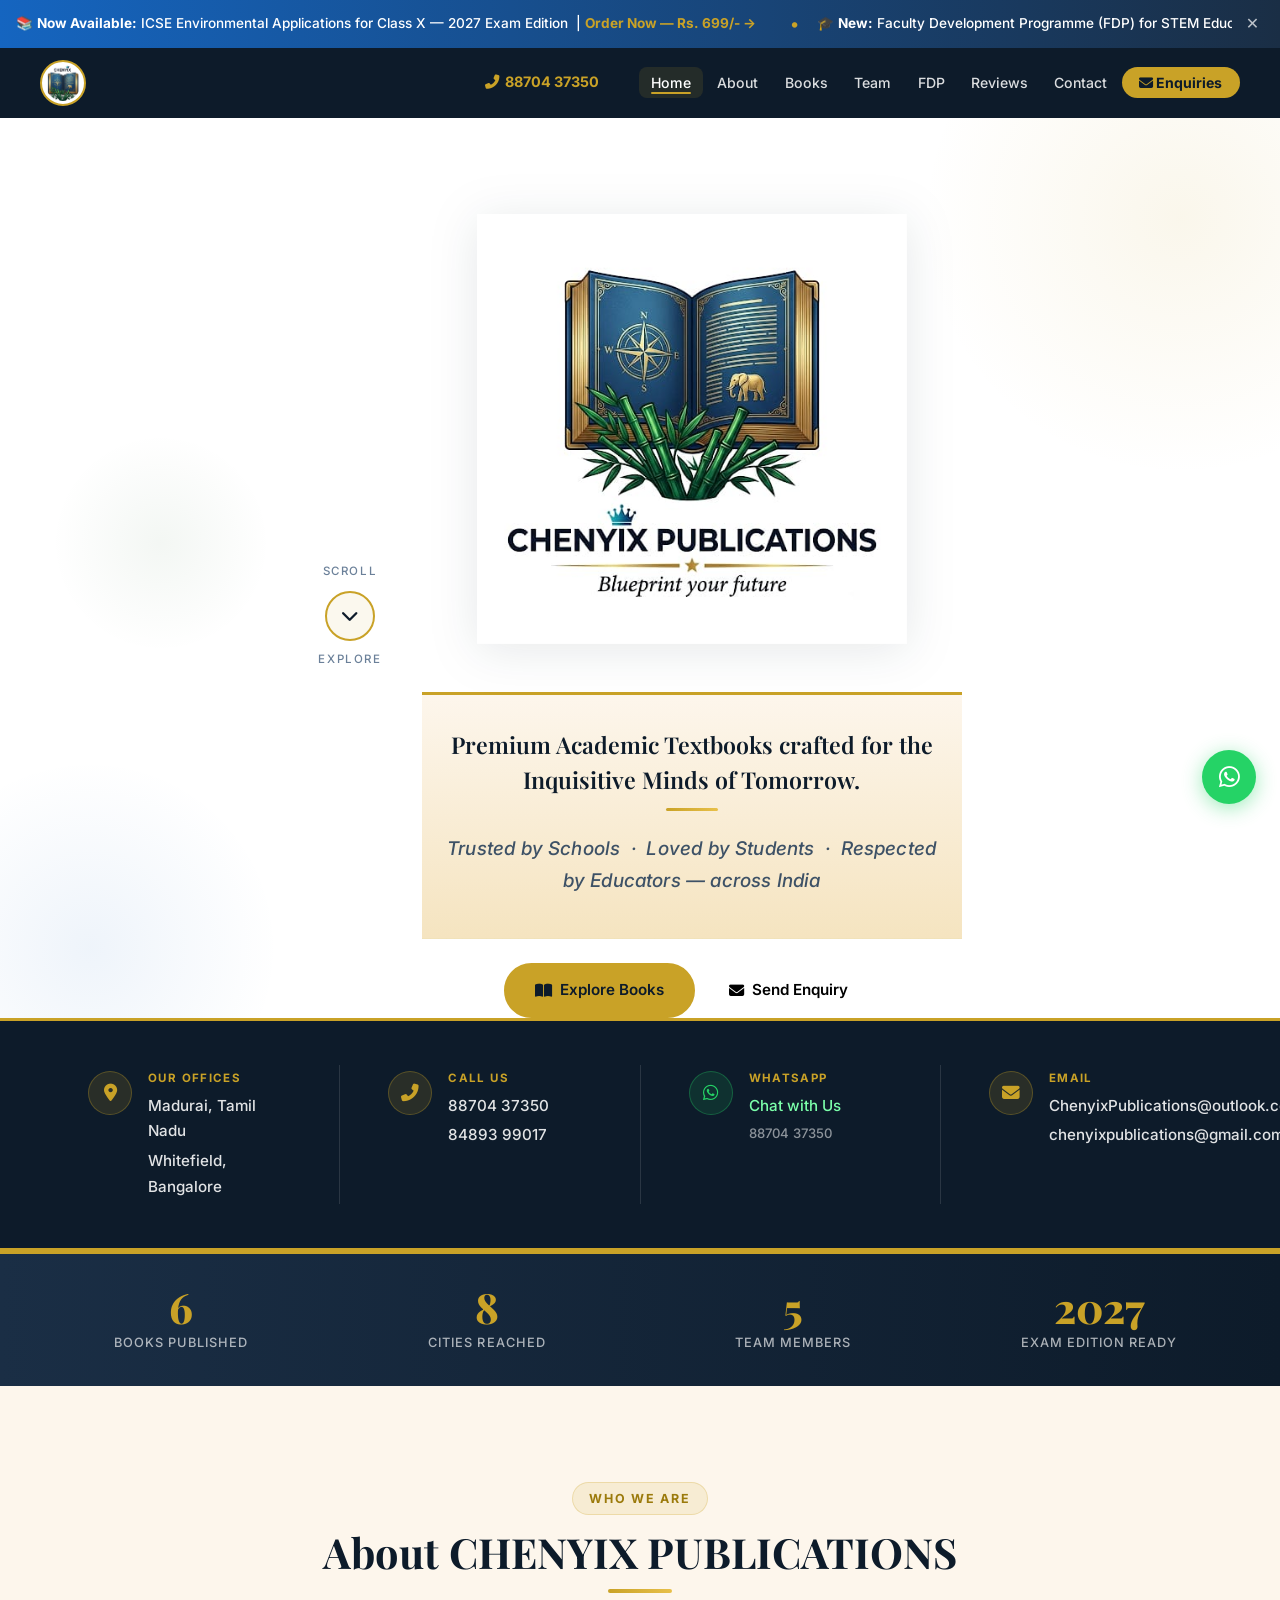
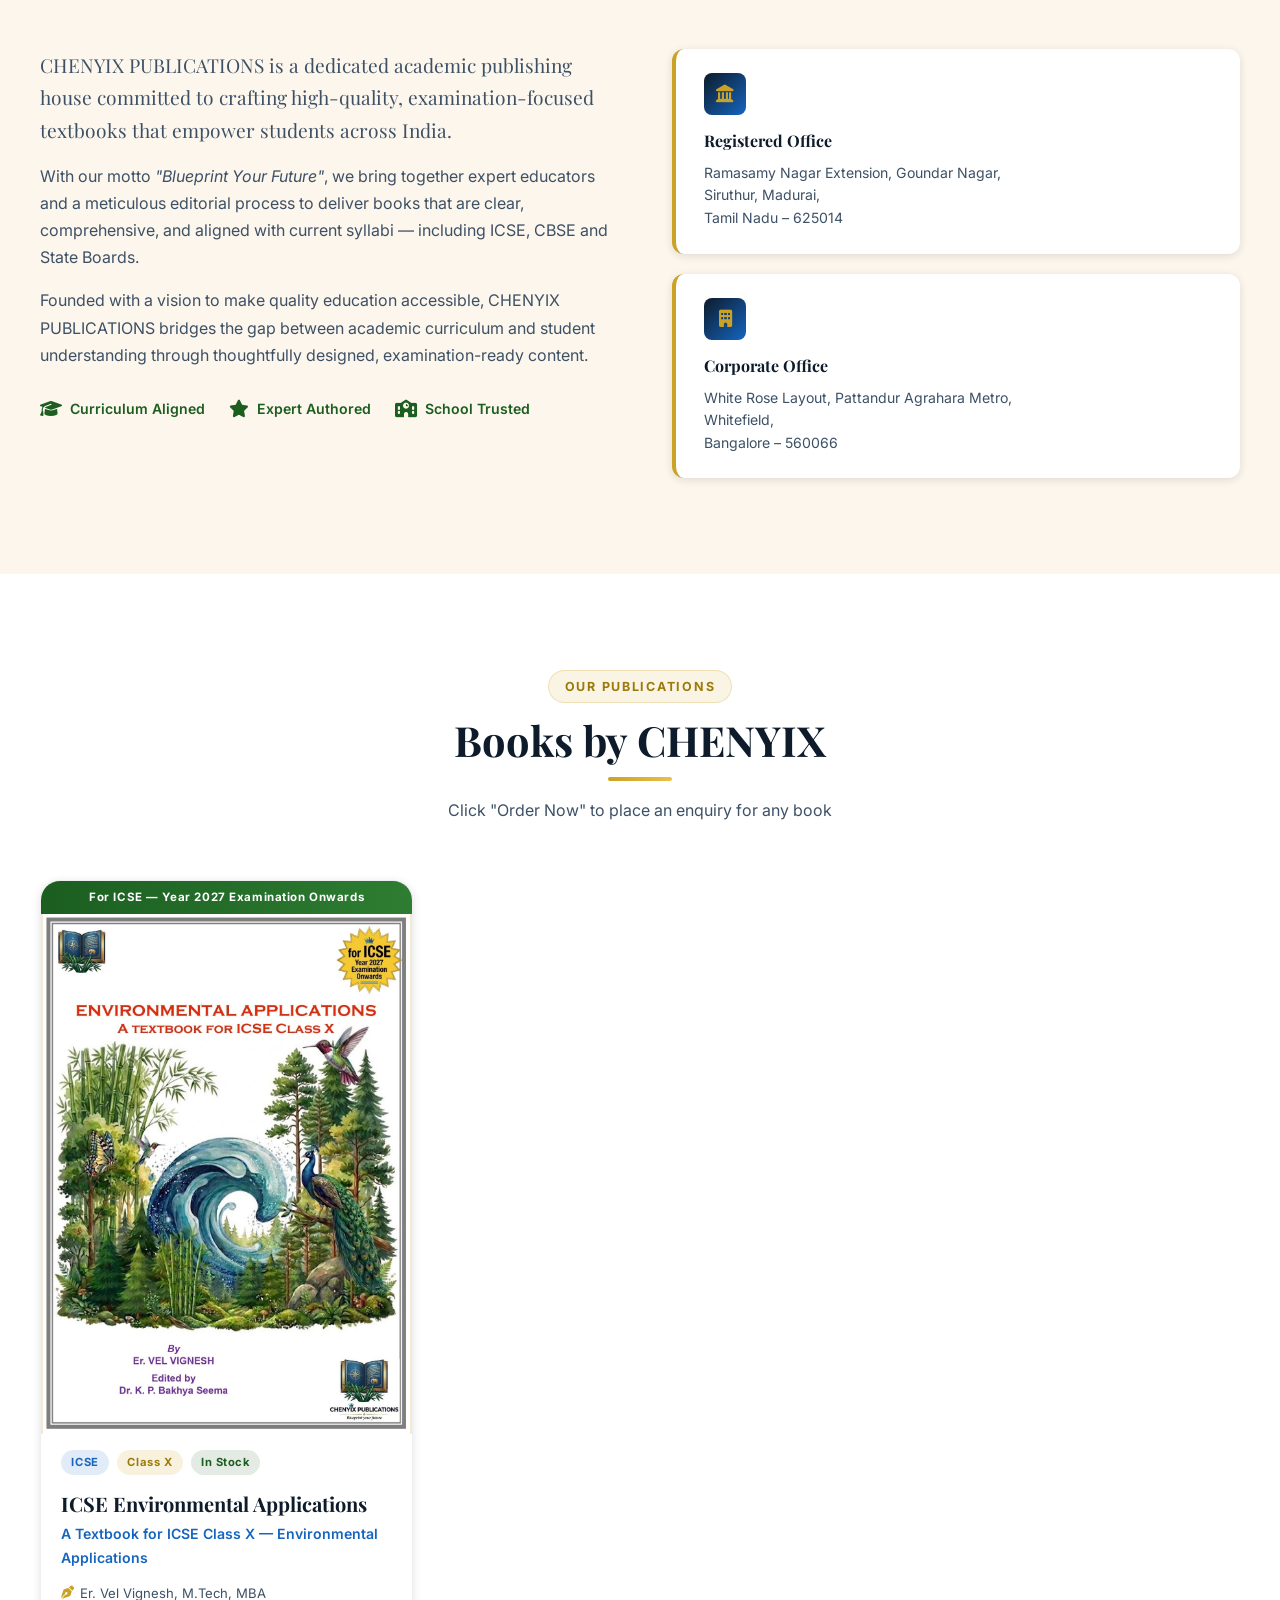
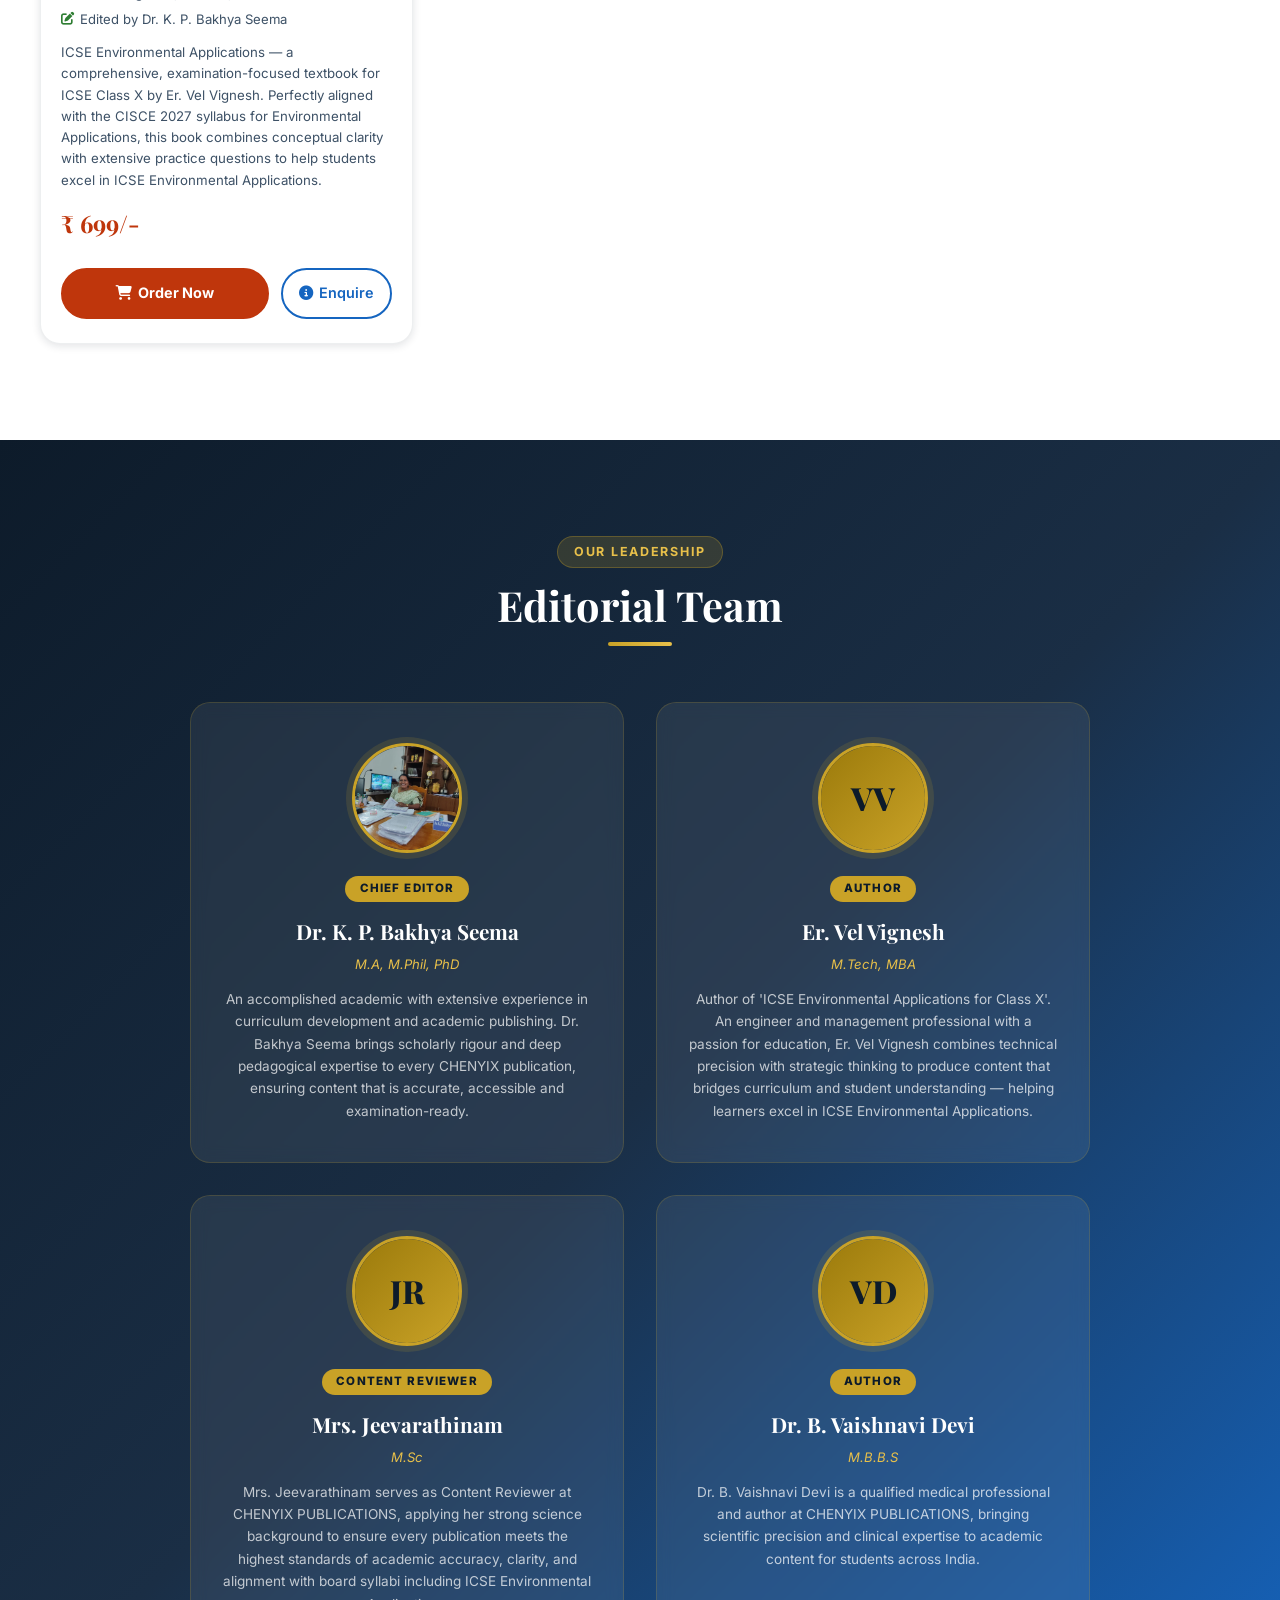
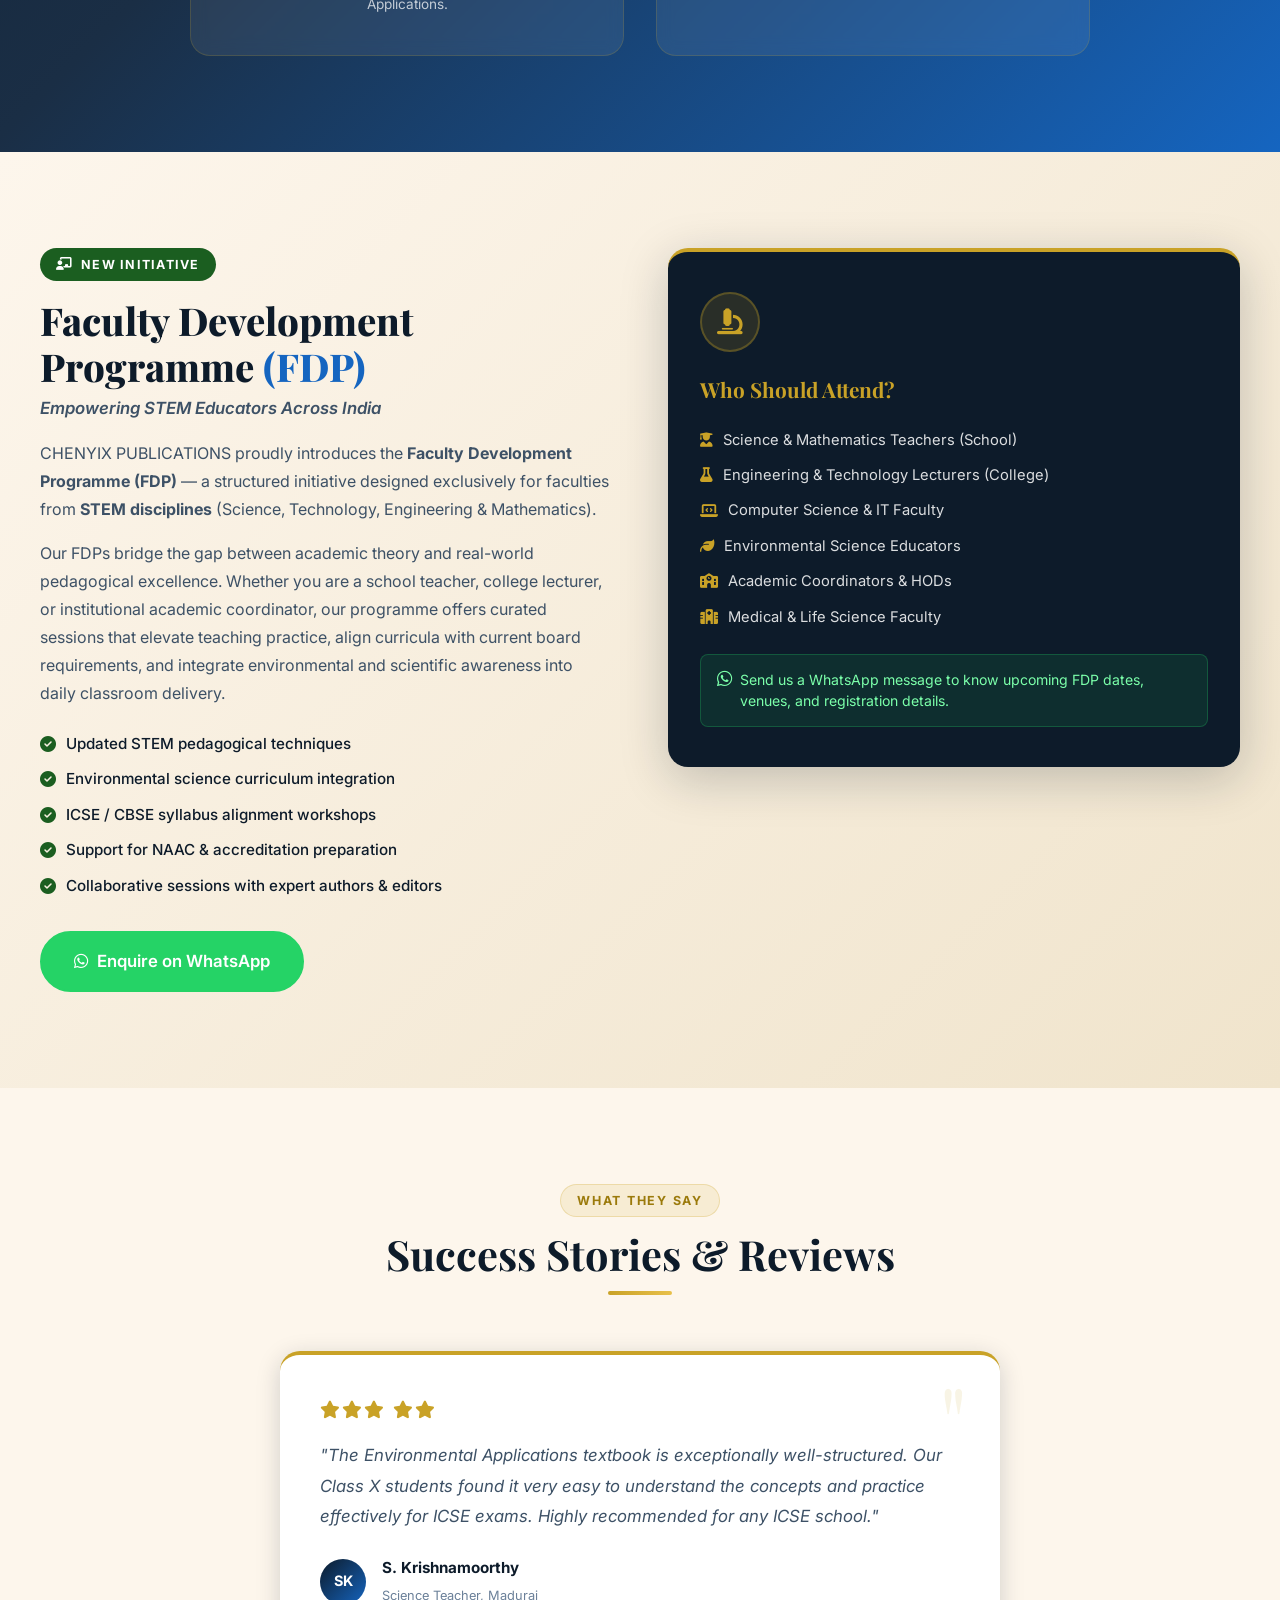
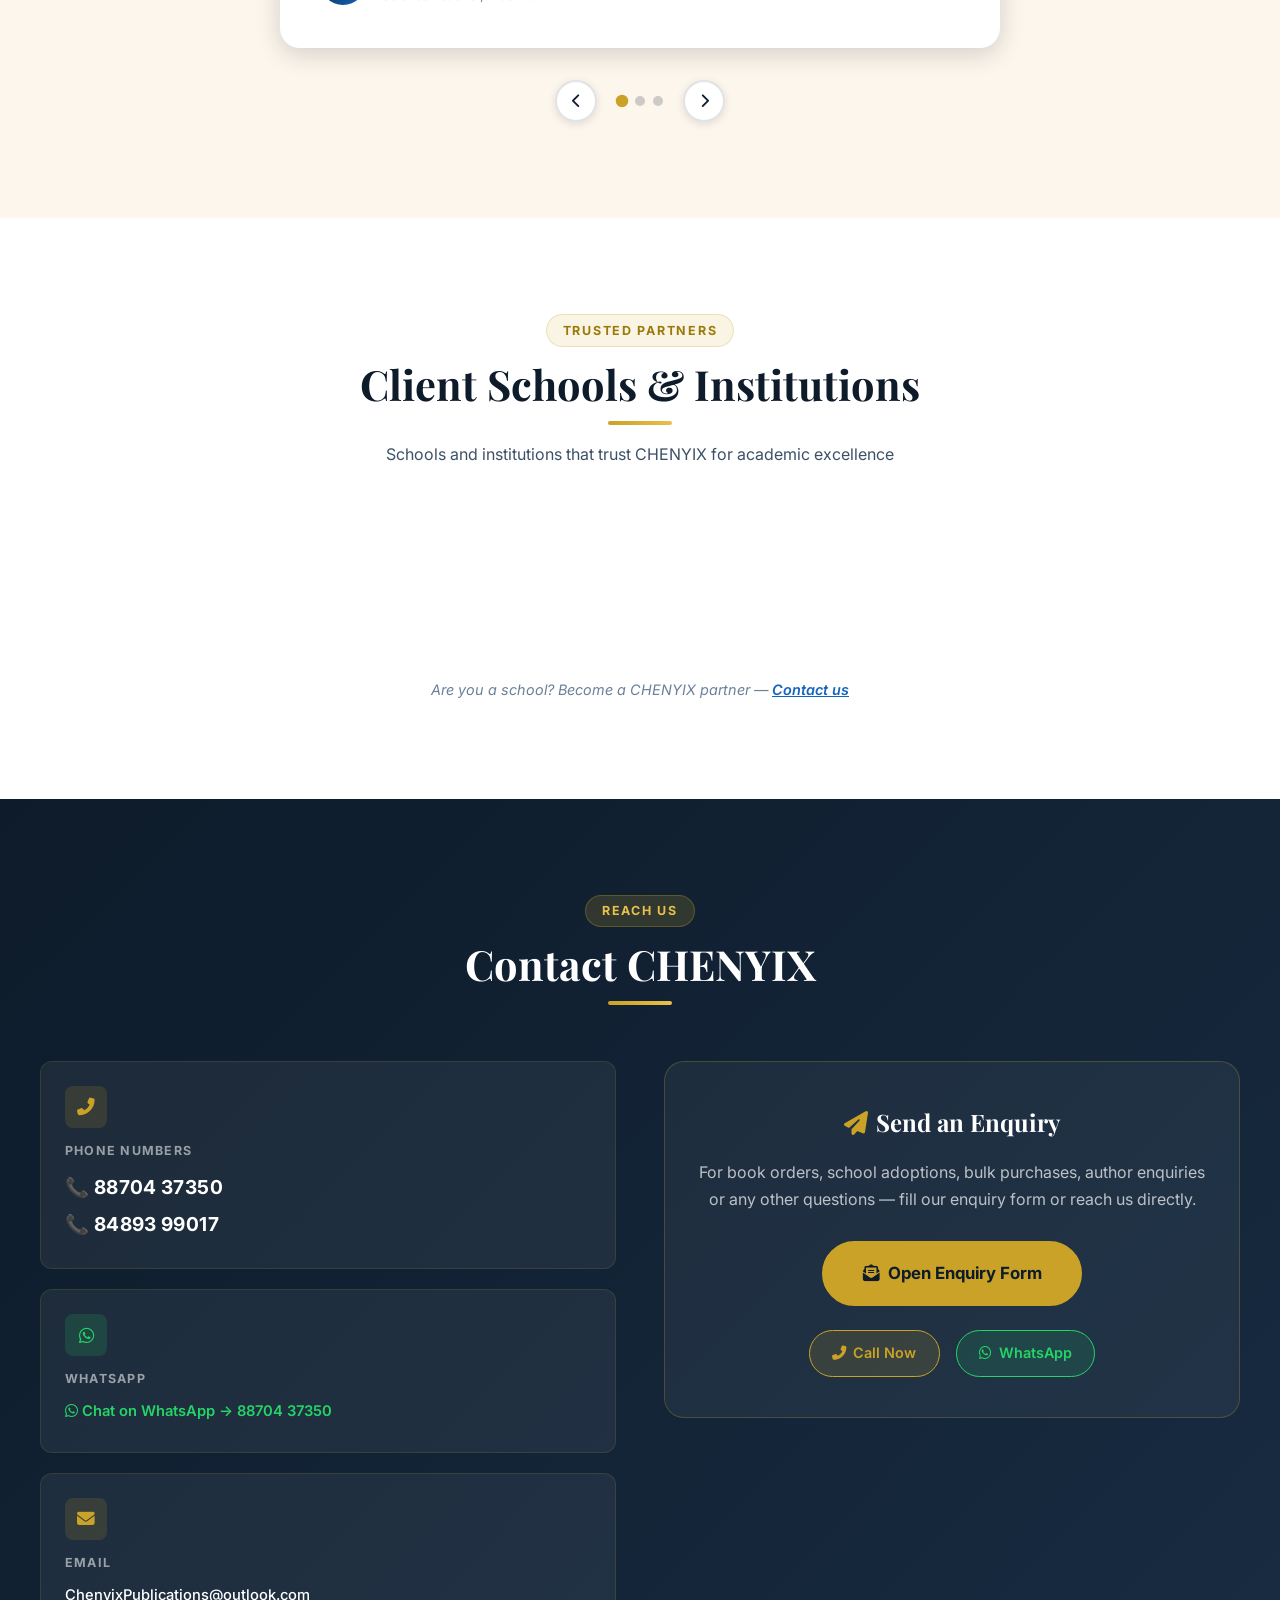
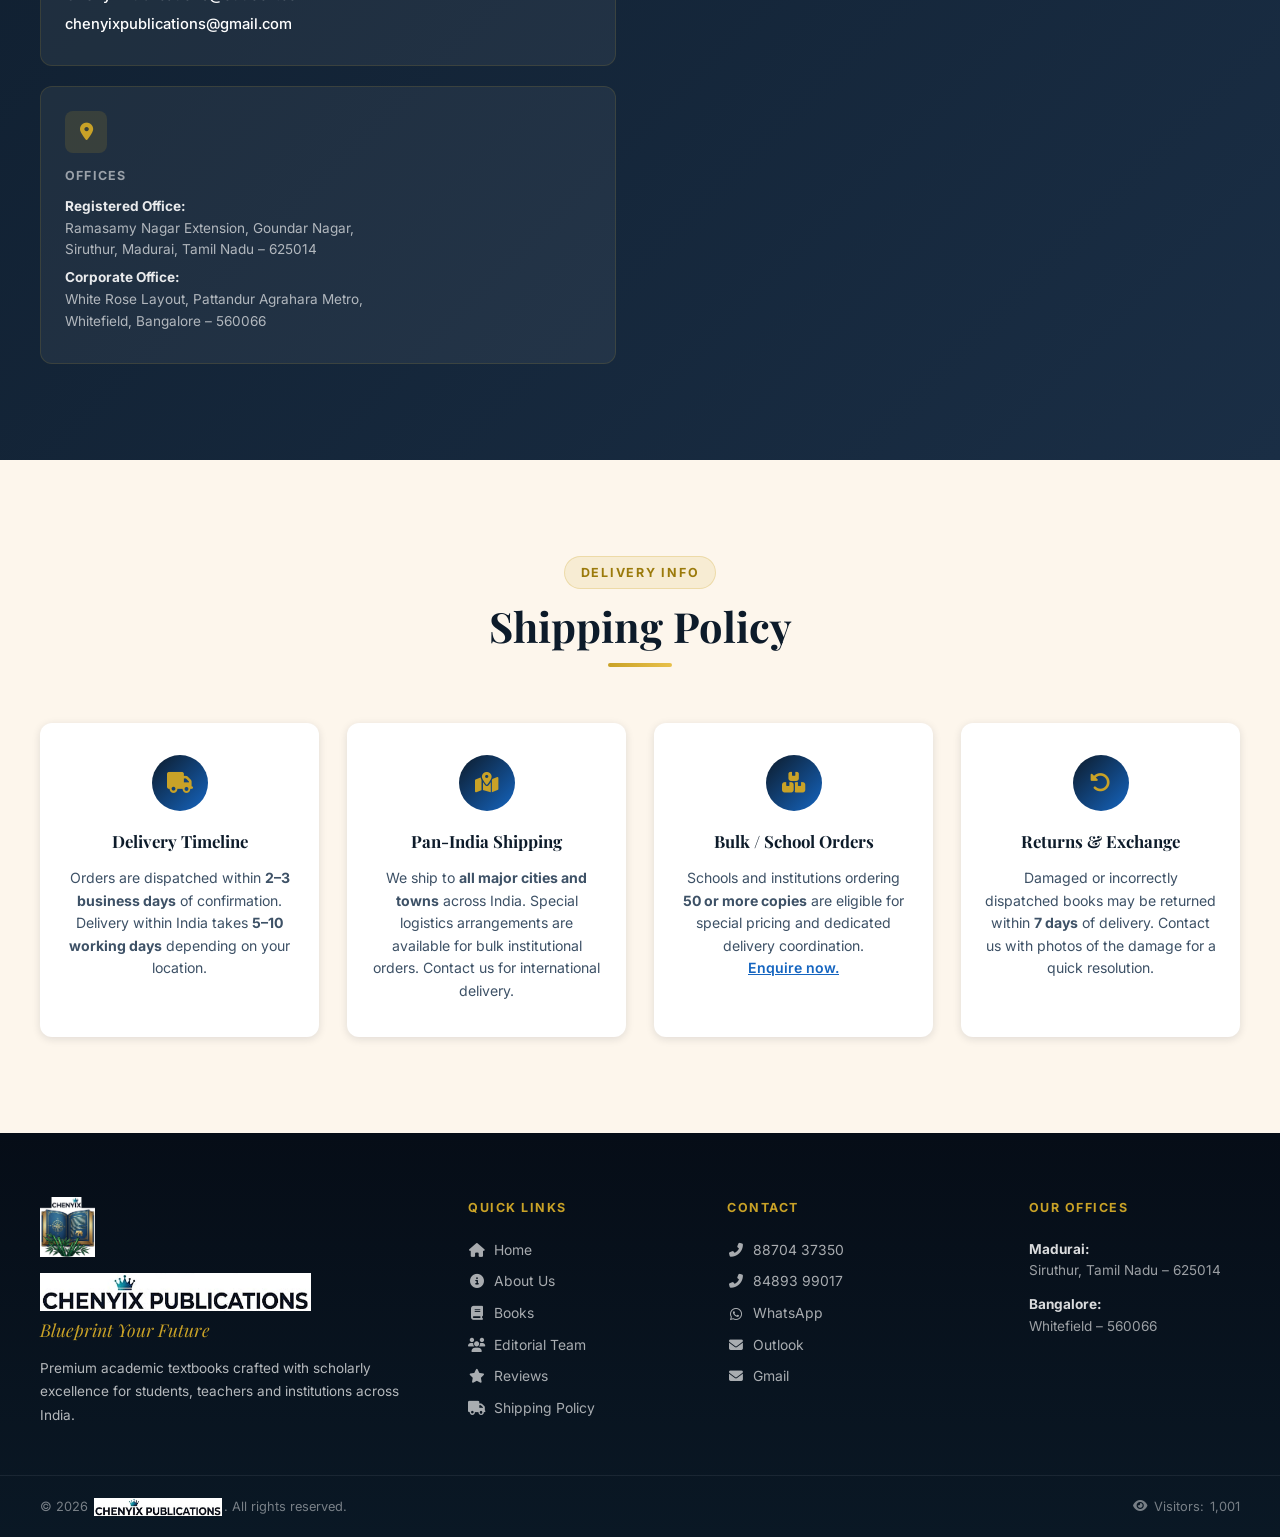
==== commit 0c74b847: "Add files via upload" ====
--- a/index.html
+++ b/index.html
@@ -38,8 +38,29 @@
      ANNOUNCEMENT BAR
 ════════════════════════════════════════════════════════════ -->
 <div class="ann-bar" id="ann-bar">
-  📚 <strong>Now Available:</strong> ICSE Environmental Applications for Class X &nbsp;(2027 Exam Edition) &nbsp;|&nbsp;
-  <a href="#books">Order Now — Rs. 699/- →</a>
+  <div class="ann-ticker-wrap">
+    <div class="ann-ticker">
+      <span class="ann-item">
+        📚 <strong>Now Available:</strong> ICSE Environmental Applications for Class X — 2027 Exam Edition &nbsp;|
+        <a href="#books">Order Now — Rs. 699/- &rarr;</a>
+      </span>
+      <span class="ann-sep" aria-hidden="true">&nbsp;&nbsp;&bull;&nbsp;&nbsp;</span>
+      <span class="ann-item">
+        🎓 <strong>New:</strong> Faculty Development Programme (FDP) for STEM Educators &nbsp;|
+        <a href="#fdp">Know More &rarr;</a>
+      </span>
+      <!-- duplicate for seamless loop -->
+      <span class="ann-item">
+        📚 <strong>Now Available:</strong> ICSE Environmental Applications for Class X — 2027 Exam Edition &nbsp;|
+        <a href="#books">Order Now — Rs. 699/- &rarr;</a>
+      </span>
+      <span class="ann-sep" aria-hidden="true">&nbsp;&nbsp;&bull;&nbsp;&nbsp;</span>
+      <span class="ann-item">
+        🎓 <strong>New:</strong> Faculty Development Programme (FDP) for STEM Educators &nbsp;|
+        <a href="#fdp">Know More &rarr;</a>
+      </span>
+    </div>
+  </div>
   <button class="ann-close" id="ann-close" aria-label="Close announcement">✕</button>
 </div>
 
@@ -75,6 +96,7 @@
       <li><a href="#about"        >About</a></li>
       <li><a href="#books"        >Books</a></li>
       <li><a href="#team"         >Team</a></li>
+      <li><a href="#fdp"          >FDP</a></li>
       <li><a href="#testimonials" >Reviews</a></li>
       <li><a href="#contact"      >Contact</a></li>
       <li>
@@ -180,6 +202,19 @@
 <div class="quick-contact-bar" id="quick-contact" aria-label="Contact Information">
   <div class="container quick-contact-inner">
 
+    <!-- 1. Location (left) -->
+    <div class="qc-item">
+      <div class="qc-icon"><i class="fas fa-map-marker-alt"></i></div>
+      <div class="qc-info">
+        <span class="qc-label">Our Offices</span>
+        <span class="qc-value">Madurai, Tamil Nadu</span>
+        <span class="qc-value">Whitefield, Bangalore</span>
+      </div>
+    </div>
+
+    <div class="qc-divider" aria-hidden="true"></div>
+
+    <!-- 2. Phone (center) -->
     <div class="qc-item">
       <div class="qc-icon"><i class="fas fa-phone-alt"></i></div>
       <div class="qc-info">
@@ -191,32 +226,25 @@
 
     <div class="qc-divider" aria-hidden="true"></div>
 
+    <!-- 3. WhatsApp -->
     <div class="qc-item">
       <div class="qc-icon wa"><i class="fab fa-whatsapp"></i></div>
       <div class="qc-info">
         <span class="qc-label">WhatsApp</span>
         <a href="https://wa.me/918870437350" target="_blank" rel="noopener" class="qc-value wa">Chat with Us</a>
+        <span class="qc-value" style="font-size:0.82rem;opacity:0.6;">88704 37350</span>
       </div>
     </div>
 
     <div class="qc-divider" aria-hidden="true"></div>
 
+    <!-- 4. Email (right) -->
     <div class="qc-item">
       <div class="qc-icon"><i class="fas fa-envelope"></i></div>
       <div class="qc-info">
         <span class="qc-label">Email</span>
         <a href="mailto:ChenyixPublications@outlook.com" class="qc-value">ChenyixPublications@outlook.com</a>
         <a href="mailto:chenyixpublications@gmail.com" class="qc-value">chenyixpublications@gmail.com</a>
-      </div>
-    </div>
-
-    <div class="qc-divider" aria-hidden="true"></div>
-
-    <div class="qc-item">
-      <div class="qc-icon"><i class="fas fa-map-marker-alt"></i></div>
-      <div class="qc-info">
-        <span class="qc-label">Offices</span>
-        <span class="qc-value">Madurai &amp; Bangalore</span>
       </div>
     </div>
 
--- a/css/style.css
+++ b/css/style.css
@@ -109,19 +109,46 @@
   margin-inline: auto;
 }
 
-/* ── ANNOUNCEMENT BAR ──────────────────────────────────────── */
+/* \u2500\u2500 ANNOUNCEMENT BAR (scrolling ticker) \u2500\u2500\u2500\u2500\u2500\u2500\u2500\u2500\u2500\u2500\u2500\u2500\u2500\u2500\u2500\u2500\u2500 */
 .ann-bar {
   background: linear-gradient(90deg, var(--royal) 0%, var(--navy-mid) 100%);
   color: var(--white);
-  text-align: center;
   padding: 0.55rem 3rem 0.55rem 1rem;
   font-size: 0.85rem;
   font-weight: 500;
   position: relative;
   z-index: 1000;
-  transition: var(--transition);
+  overflow: hidden;          /* clip the scrolling text */
+  display: flex;
+  align-items: center;
 }
 .ann-bar.hidden { display: none; }
+
+/* Ticker wrapper clips the content */
+.ann-ticker-wrap {
+  flex: 1;
+  overflow: hidden;
+  white-space: nowrap;
+}
+
+/* The inner ticker scrolls left */
+.ann-ticker {
+  display: inline-flex;
+  align-items: center;
+  gap: 0;
+  animation: tickerScroll 30s linear infinite;
+  white-space: nowrap;
+}
+.ann-ticker:hover { animation-play-state: paused; } /* pause on hover */
+
+.ann-item { display: inline; padding-right: 1rem; }
+.ann-sep  { color: var(--gold); font-size: 1.1rem; padding: 0 0.5rem; }
+
+@keyframes tickerScroll {
+  0%   { transform: translateX(0); }
+  100% { transform: translateX(-50%); } /* moves exactly half (2 copies) */
+}
+
 .ann-bar a { color: var(--gold); font-weight: 700; }
 .ann-bar a:hover { text-decoration: underline; }
 .ann-close {
@@ -133,6 +160,7 @@
   opacity: 0.7;
   font-size: 1rem;
   padding: 0.2rem 0.5rem;
+  flex-shrink: 0;
 }
 .ann-close:hover { opacity: 1; }
 
@@ -290,13 +318,13 @@
 /* ── HERO SPLASH (Clean White Logo Opening) ─────────────────── */
 .hero-splash {
   min-height: 100vh;
-  background: linear-gradient(145deg, #ffffff 0%, #fdf9f2 50%, #f5ead8 100%);
+  background: #ffffff;       /* pure white — blends with logo */
   display: flex;
   align-items: center;
   justify-content: center;
   position: relative;
   overflow: hidden;
-  padding: 6rem 0 4rem;
+  padding: 6rem 0 0;         /* no bottom pad — tagline block handles it */
 }
 
 /* Soft decorative background circles */
@@ -326,13 +354,7 @@
   text-align: center;
   position: relative;
   z-index: 2;
-  font-family: var(--font-head);
-  font-size: clamp(2.4rem, 5vw, 4rem);
-  font-weight: 800;
-  color: var(--white);
-  line-height: 1.15;
-  margin-bottom: 1.25rem;
-  text-shadow: 0 2px 20px rgba(0,0,0,0.3);
+  width: 100%;
 }
 .hero-accent { color: var(--gold); display: block; }
 
@@ -478,12 +500,15 @@
   user-select: none;
 }
 
-/* ── TAGLINE BLOCK ──────────────────────────────────────────── */
+/* ── TAGLINE BLOCK — gold divider line + cream background ──── */
 .splash-tagline-block {
   text-align: center;
-  max-width: 640px;
-  margin: 0 auto;
-  padding: 0 1rem;
+  width: 100%;                       /* full width */
+  padding: 2rem 1.5rem 2.5rem;
+  margin-top: 1.5rem;
+  background: linear-gradient(180deg, #fdf6ec 0%, #f5e4c0 100%); /* warm cream */
+  border-top: 3px solid var(--gold); /* the gold divider line */
+  border-bottom: 1px solid rgba(201,162,39,0.25);
 }
 .splash-tagline-main {
   font-family: var(--font-head);
